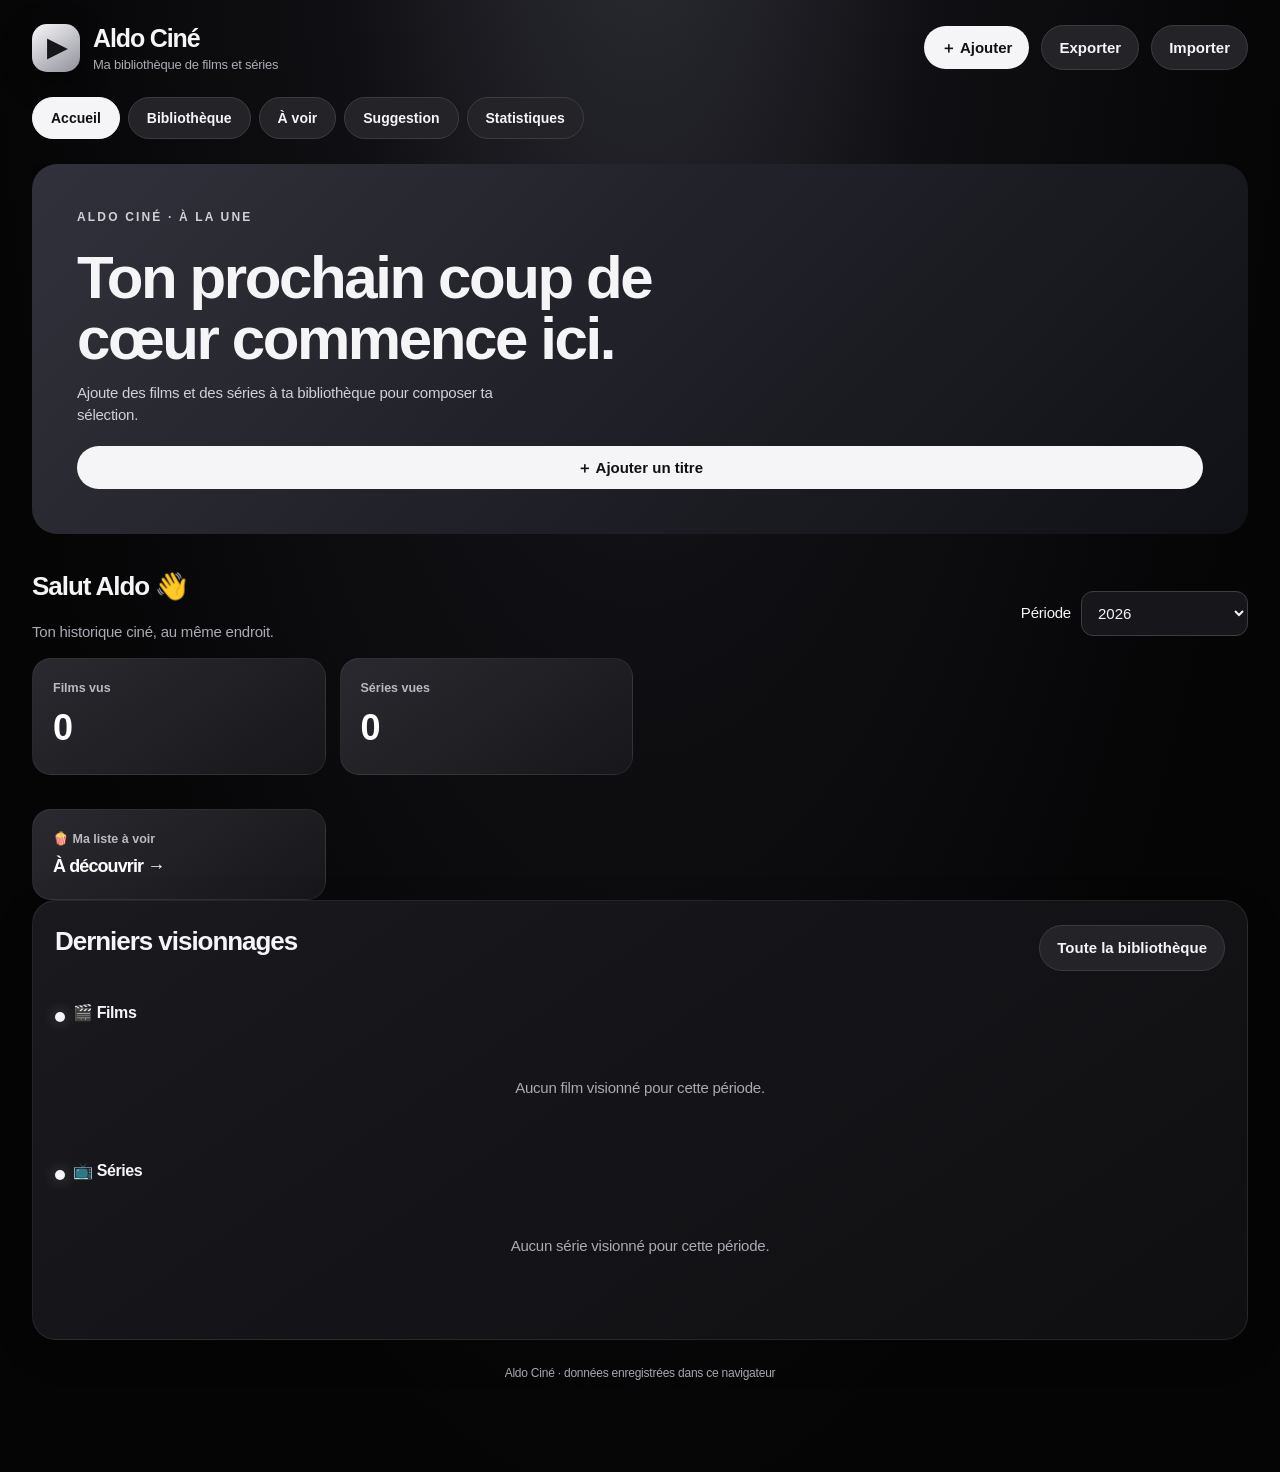
==== index.html @ 4f254c63 "Fix Aldo Cine JSON import and export" ====
<!doctype html>
<html lang="fr"><head><meta charset="utf-8"><meta name="viewport" content="width=device-width,initial-scale=1"><meta name="theme-color" content="#7f102b"><meta name="description" content="Bibliothèque personnelle de films et séries"><link rel="manifest" href="/manifest.json"><title>Aldo Ciné</title>
<style>
:root{color-scheme:dark;--bg:#100b0e;--panel:#21151b;--panel2:#302029;--text:#fff4f6;--muted:#c9aeb8;--line:#57303d;--red:#f04462;--red2:#9e1234}*{box-sizing:border-box}body{margin:0;background:radial-gradient(ellipse at top,#421b2b,#100b0e 62%);color:var(--text);font:15px/1.45 system-ui,sans-serif;min-height:100vh}button,input,select{font:inherit}button{border:0;border-radius:11px;padding:10px 14px;background:linear-gradient(135deg,var(--red),var(--red2));color:white;font-weight:750;cursor:pointer}button.secondary{background:var(--panel2);border:1px solid var(--line);color:var(--text)}.app{max-width:1150px;margin:auto;padding:18px 15px 65px}.top,.row{display:flex;align-items:center;justify-content:space-between;gap:12px;flex-wrap:wrap}.top{margin-bottom:20px}.brand{display:flex;align-items:center;gap:12px}.logo{width:48px;height:48px;border-radius:15px;background:linear-gradient(135deg,var(--red),var(--red2));display:grid;place-items:center;color:white;font-size:25px;font-weight:900}.brand h1{font-size:23px;margin:0}.brand p{margin:0;color:var(--muted);font-size:12px}.nav{display:flex;gap:7px;flex-wrap:wrap;margin-bottom:20px}.nav button{background:transparent;border:1px solid var(--line);color:var(--muted)}.nav button.active{background:linear-gradient(135deg,var(--red),var(--red2));color:white}.panel{background:#21151bea;border:1px solid var(--line);border-radius:18px;padding:17px;margin-bottom:16px}h2{font-size:21px;margin:0 0 12px}h3{font-size:16px;margin:0 0 8px}.muted{color:var(--muted)}.stats{display:grid;grid-template-columns:repeat(2,minmax(0,1fr));gap:12px}.counter{width:100%;text-align:left;background:linear-gradient(145deg,#472130,#28171f);border:1px solid #713447;padding:17px;border-radius:16px}.counter small{display:block;color:#efbdca;font-weight:600}.counter strong{display:block;font-size:34px;margin-top:5px}.filters{display:grid;grid-template-columns:repeat(auto-fit,minmax(145px,1fr));gap:10px;margin:14px 0}.field label{display:block;font-size:12px;color:var(--muted);margin:0 0 5px}.field input,.field select{width:100%;background:#120d10;border:1px solid var(--line);border-radius:10px;padding:10px;color:var(--text)}.cards{display:grid;grid-template-columns:repeat(auto-fill,minmax(230px,1fr));gap:12px}.item{display:flex;gap:12px;padding:12px;background:#171015;border:1px solid var(--line);border-radius:14px;min-width:0}.poster{width:66px;height:98px;object-fit:cover;background:var(--panel2);border-radius:8px;flex-shrink:0}.itembody{min-width:0;flex:1}.item h3{overflow-wrap:anywhere}.pill{display:inline-block;border-radius:99px;padding:3px 8px;font-size:11px;font-weight:800;margin:2px 3px 4px 0;background:#462331;color:#ffbac7}.pill.todo{background:#26374b;color:#b9ddff}.pill.rewatch{background:#44304d;color:#e9c6ff}.itemactions{display:flex;gap:6px;flex-wrap:wrap;margin-top:8px}.itemactions button{font-size:12px;padding:7px 9px}.section{margin:18px 0}.sectionhead{display:flex;align-items:center;gap:8px;margin-bottom:10px}.dot{width:10px;height:10px;border-radius:50%;background:var(--red);flex-shrink:0}.empty{padding:28px;text-align:center;color:var(--muted)}.calendar{display:grid;grid-template-columns:repeat(7,minmax(0,1fr));gap:5px}.day{min-height:64px;border:1px solid var(--line);border-radius:9px;padding:5px;font-size:12px;background:#171116}.day.today{outline:2px solid var(--red)}.day .mark{display:block;color:#ff9daf;overflow:hidden;white-space:nowrap;text-overflow:ellipsis}.monthbar{display:flex;align-items:center;justify-content:space-between;margin-bottom:12px}.check{display:flex;gap:7px;align-items:center;color:var(--muted);font-size:13px;margin-top:8px}.check input{accent-color:var(--red)}.hidden{display:none!important}.toast{position:fixed;bottom:18px;left:50%;transform:translateX(-50%);background:#351c28;border:1px solid var(--red);padding:11px 17px;border-radius:12px;z-index:10}.yearrow{display:flex;align-items:center;gap:10px;flex-wrap:wrap}.yearrow select{background:#120e12;border:1px solid var(--line);border-radius:10px;padding:8px;color:var(--text)}@media(min-width:700px){.stats{grid-template-columns:repeat(4,minmax(0,1fr))}}@media(max-width:430px){.app{padding:12px 10px 60px}.panel{padding:13px}.counter strong{font-size:29px}.nav{display:grid;grid-template-columns:repeat(3,1fr)}.nav button{padding:9px 5px;font-size:13px}.item{gap:9px}.poster{width:55px;height:82px}}
/* High contrast */:root{color-scheme:dark;--panel:#202127;--panel2:#30333c;--text:#fff;--muted:#e0e2e8;--line:#666a75;--red:#ff3658;--red2:#c20f37}body{background:#101116;color:#fff}.panel{background:#202127;border-color:#686b76}button{background:#e51f45;color:#fff}button.secondary,.nav button{background:#30333c;border:1px solid #858894;color:#fff}.nav button.active{background:#e51f45;border-color:#ff7188;color:#fff}.brand p,.muted,.field label,.check{color:#e0e2e8}.logo{background:#e51f45;color:#fff}.counter{background:#292b33;border:1px solid #858894;color:#fff}.counter small{color:#fff}.counter:hover,button.secondary:hover,.nav button:hover{background:#444752}.field input,.field select,.yearrow select{background:#111217;border:1px solid #858894;color:#fff}.item{background:#17181e;border-color:#686b76}.pill{background:#8b1832;color:#fff;border:1px solid #ff6b88}.pill.todo{background:#164c78;color:#fff;border:1px solid #77c6ff}.pill.rewatch{background:#593078;color:#fff;border:1px solid #d6a5ff}.day{background:#191a20;border-color:#686b76;color:#fff}.day .mark{color:#ff91a7}.toast{background:#292b33;border-color:#ff3658;color:#fff}

.viewing-dialog{position:fixed;z-index:30;inset:0;background:#000b;display:flex;align-items:center;justify-content:center;padding:16px}.edit-poster-preview{width:90px;height:135px;object-fit:cover;border-radius:9px}.edit-poster-fallback{margin-top:12px}.edit-poster-results{display:grid;grid-template-columns:repeat(auto-fit,minmax(125px,1fr));gap:10px;margin-top:12px}.edit-poster-option{background:#17181e;border:1px solid #686b76;border-radius:10px;padding:8px;color:#fff}.edit-poster-option img{width:72px;height:108px;object-fit:cover;display:block;margin:0 auto 8px}.edit-poster-option.selected{border:2px solid #ff3658}
.viewing-dialog.hidden{display:none!important}.viewing-card{width:min(100%,520px);max-height:90vh;overflow:auto;background:#202127;border:1px solid #858894;border-radius:18px;padding:18px;box-shadow:0 20px 70px #0009}
.viewing-card h2{margin-bottom:14px}.viewing-card .field{margin:12px 0}.viewing-card input,.viewing-card select{width:100%;background:#111217;border:1px solid #858894;border-radius:10px;padding:10px;color:#fff}.viewing-card textarea{width:100%;min-height:120px;resize:vertical;background:#111217;border:1px solid #858894;border-radius:10px;padding:10px;color:#fff;font:inherit;line-height:1.5}
.viewing-card .check{margin:12px 0}.pill.episodes{background:#6b4a12;color:#fff;border:1px solid #ffd36a}.release-info{font-size:12px;line-height:1.4;margin-top:5px;color:#fff}

#searchPanel:not(.hidden){position:fixed;z-index:25;inset:16px auto auto 50%;transform:translateX(-50%);width:min(850px,calc(100% - 32px));max-height:calc(100dvh - 32px);overflow:auto;margin:0;box-shadow:0 0 0 100vmax #000b,0 18px 70px #000c}

/* Apple TV inspired redesign */
:root{color-scheme:dark;--bg:#050506;--panel:#141416;--panel2:#232326;--text:#f5f5f7;--muted:#a1a1aa;--line:#303036;--red:#e6e6eb;--red2:#bfc1ca}
html{background:#050506;scroll-behavior:smooth}body{background:radial-gradient(ellipse at 50% -18%,#303039 0%,#101014 34%,#050506 72%);color:#f5f5f7;font-family:-apple-system,BlinkMacSystemFont,"SF Pro Display","Segoe UI",sans-serif;letter-spacing:-.015em}
.app{max-width:1440px;padding:20px 32px 90px}.top{margin-bottom:22px}.brand{gap:13px}.logo{background:linear-gradient(145deg,#f8f8fa,#8f909a);color:#17171a;border-radius:15px;box-shadow:0 8px 26px #0008}.brand h1{font-size:25px;font-weight:750;letter-spacing:-.045em}.brand p{font-size:13px;color:#aaaab3}
button{background:#f5f5f7;color:#111114;border-radius:999px;padding:11px 17px;transition:transform .18s,background .18s,opacity .18s;box-shadow:none}button:hover{transform:scale(1.025);background:#fff}button.secondary,.nav button{background:#242428;border:1px solid #3b3b42;color:#f5f5f7}.nav{gap:8px;margin:0 0 25px}.nav button{border-radius:999px;padding:10px 18px;font-size:14px}.nav button.active{background:#f5f5f7;border-color:#f5f5f7;color:#101012}
.panel{background:linear-gradient(145deg,#1b1b20ef,#101013f2);border:1px solid #ffffff14;border-radius:24px;padding:22px;box-shadow:0 12px 40px #0002;backdrop-filter:blur(20px)}h2{font-size:26px;font-weight:750;letter-spacing:-.04em}h3{letter-spacing:-.025em}.muted,.brand p,.field label,.check{color:#aaaab4}.stats{gap:14px}.counter{background:linear-gradient(145deg,#29292f,#17171b);border:1px solid #ffffff12;border-radius:19px;padding:20px}.counter small{color:#b9b9c2}.counter strong{font-size:36px;letter-spacing:-.05em}
.filters{gap:12px}.field input,.field select,.yearrow select{background:#17171b;border:1px solid #3c3c43;border-radius:12px;padding:12px;color:#f5f5f7}.field input:focus,.field select:focus{outline:2px solid #bdbdc8;outline-offset:1px}
.section{margin:28px 0}.sectionhead{margin-bottom:13px}.sectionhead .dot{background:#f5f5f7!important;box-shadow:0 0 15px #fff5}.cards{display:flex;overflow-x:auto;gap:15px;padding:3px 2px 18px;scroll-snap-type:x mandatory;scrollbar-width:thin;scrollbar-color:#55555f transparent}.cards::-webkit-scrollbar{height:5px}.cards::-webkit-scrollbar-thumb{background:#55555f;border-radius:8px}.item{display:flex;flex-direction:column;gap:0;flex:0 0 190px;width:190px;padding:0;background:#17171b;border:1px solid #ffffff16;border-radius:16px;overflow:hidden;scroll-snap-align:start;transition:transform .22s,border-color .22s,box-shadow .22s}.item:hover{transform:translateY(-5px);border-color:#ffffff55;box-shadow:0 15px 35px #0008}.poster{width:100%;height:270px;object-fit:cover;border-radius:0;background:#242429}.itembody{padding:12px;display:flex;flex-direction:column;flex:1}.item h3{font-size:15px;line-height:1.3;margin-bottom:5px}.item .muted{font-size:12px}.itemactions{gap:6px;margin-top:auto;padding-top:10px}.itemactions button{font-size:11px;padding:7px 10px}.pill{background:#33333b;color:#f5f5f7;border:1px solid #55555e}.pill.todo{background:#25384a;color:#d2e8ff;border-color:#38516a}.pill.rewatch{background:#3b2e48;color:#f0dcff;border-color:#5c466c}.pill.episodes{background:#514222;color:#ffe4a3;border-color:#786337}
.empty{padding:32px 16px;color:#aaaab4}.calendar{gap:6px}.day{background:#17171b;border:1px solid #303036;border-radius:12px}.day.today{outline:2px solid #f5f5f7}.day .mark{color:#f5f5f7}.toast{background:#26262c;border:1px solid #656570;color:#fff;border-radius:999px;box-shadow:0 10px 30px #0009}.viewing-card{background:#19191e;border:1px solid #414149;border-radius:24px}.viewing-card input,.viewing-card select{background:#101014;border:1px solid #414149;border-radius:12px;color:#fff}.edit-poster-option{background:#202026;border-color:#3e3e46;border-radius:12px}.edit-poster-option.selected{border-color:#f5f5f7}
#searchPanel:not(.hidden){background:#151519;border-color:#ffffff2b;border-radius:24px;box-shadow:0 0 0 100vmax #000c,0 22px 90px #000e}
#appleHero{position:relative;isolation:isolate;min-height:350px;display:flex;align-items:flex-end;overflow:hidden;margin:0 0 24px;padding:clamp(24px,5vw,56px);border-radius:28px;border:1px solid #ffffff19;background:#17171b center 30%/cover no-repeat;box-shadow:0 25px 65px #0008}
#appleHero:before{content:"";position:absolute;z-index:-1;inset:0;background:linear-gradient(90deg,#050506f2 0%,#050506c9 42%,#05050625 100%),linear-gradient(0deg,#050506ef 0%,transparent 70%)}
#appleHero .hero-copy{max-width:620px}#appleHero .hero-kicker{font-size:12px;letter-spacing:.18em;font-weight:800;color:#d4d4dc;margin:0 0 12px;text-transform:uppercase}#appleHero h2{font-size:clamp(32px,5vw,60px);line-height:1.02;margin:0 0 13px;max-width:700px}#appleHero p{color:#d0d0d7;margin:0 0 20px;max-width:470px}#appleHero .hero-actions{display:flex;gap:10px;flex-wrap:wrap}#appleHero .hero-empty{color:#d0d0d7}
#home> .panel:first-of-type{background:transparent;border:0;box-shadow:none;padding:4px 0 18px}
@media(min-width:850px){.item{flex-basis:205px;width:205px}.poster{height:292px}}
@media(max-width:650px){.app{padding:13px 12px 70px}.top{align-items:flex-start}.top .row{gap:6px}.top .row button{padding:9px 11px;font-size:12px}.brand h1{font-size:22px}.nav{display:flex;overflow-x:auto;flex-wrap:nowrap;padding-bottom:4px}.nav button{flex:0 0 auto;padding:9px 14px}.panel{padding:16px;border-radius:20px}h2{font-size:22px}.stats{grid-template-columns:repeat(2,minmax(0,1fr))}.counter{padding:15px}.counter strong{font-size:30px}.item{flex-basis:155px;width:155px}.poster{height:225px}#appleHero{min-height:320px;padding:24px 20px;border-radius:22px;background-position:58% center}#appleHero:before{background:linear-gradient(0deg,#050506f7 0%,#050506a8 58%,#05050628 100%)}#appleHero h2{font-size:35px}.section{margin:22px 0}}

.tmdb-poster-link{display:block;flex-shrink:0;line-height:0;cursor:pointer}.tmdb-poster-link:focus-visible{outline:3px solid var(--red);outline-offset:3px;border-radius:8px}.tmdb-poster-link .poster{display:block}.suggestion-grid{display:grid;grid-template-columns:repeat(auto-fit,minmax(min(100%,330px),1fr));gap:16px;margin-top:12px}.suggestion-card{display:flex;flex-direction:row;align-items:stretch;min-width:0;width:auto;flex:initial;scroll-snap-align:unset}.suggestion-card .poster{width:116px;height:174px;flex:0 0 116px;border-radius:12px;margin:12px 0 12px 12px}.suggestion-card .itembody{min-width:0;padding:14px}.suggestion-card .itembody>p{font-size:13px;line-height:1.4}.suggestion-card .itemactions{padding-top:12px}.suggestion-card .itemactions button{font-size:12px;padding:9px 12px}@media(max-width:480px){.suggestion-card .poster{width:88px;height:132px;flex-basis:88px}.suggestion-card .itembody{padding:10px}.suggestion-card h3{font-size:14px}}</style>
<style>#stats .counter{cursor:pointer;position:relative;transition:transform .12s,box-shadow .12s}#stats .counter:hover,#stats .counter:focus-visible{transform:translateY(-2px);box-shadow:0 4px 16px #0003;outline:2px solid var(--red);outline-offset:2px}#stats .counter:after{content:"↗";position:absolute;right:10px;top:8px;font-size:12px;opacity:.65}
/* Aldo Ciné — animations légères (branche de test uniquement) */
@keyframes acPageIn{from{opacity:0;transform:translateY(9px)}to{opacity:1;transform:translateY(0)}}
@keyframes acCardIn{from{opacity:0;transform:translateY(12px) scale(.985)}to{opacity:1;transform:translateY(0) scale(1)}}
@keyframes acOverlayIn{from{opacity:0}to{opacity:1}}
@keyframes acDialogIn{from{opacity:0;transform:translateY(12px) scale(.975)}to{opacity:1;transform:translateY(0) scale(1)}}
@keyframes acToastIn{from{opacity:0;transform:translate(-50%,12px) scale(.96)}to{opacity:1;transform:translate(-50%,0) scale(1)}}
.page:not(.hidden){animation:acPageIn .34s cubic-bezier(.2,.7,.2,1) both}
.item{animation:acCardIn .42s cubic-bezier(.2,.7,.2,1) both}
.item:nth-child(2){animation-delay:.035s}.item:nth-child(3){animation-delay:.07s}.item:nth-child(4){animation-delay:.105s}.item:nth-child(5){animation-delay:.14s}.item:nth-child(6){animation-delay:.175s}
.item .poster{transition:transform .48s cubic-bezier(.2,.7,.2,1)}
.item:hover .poster{transform:scale(1.035)}
.viewing-dialog:not(.hidden){animation:acOverlayIn .2s ease both}
.viewing-dialog:not(.hidden) .viewing-card{animation:acDialogIn .28s cubic-bezier(.2,.7,.2,1) both}
#searchPanel:not(.hidden){animation:acDialogIn .28s cubic-bezier(.2,.7,.2,1) both}
.toast:not(.hidden){animation:acToastIn .28s cubic-bezier(.2,.7,.2,1) both}
button:active{transform:scale(.97)}
.nav button{transition:background .22s ease,color .22s ease,border-color .22s ease,transform .18s ease}
@media(prefers-reduced-motion:reduce){.page:not(.hidden),.item,.viewing-dialog:not(.hidden),.viewing-dialog:not(.hidden) .viewing-card,#searchPanel:not(.hidden),.toast:not(.hidden){animation:none!important}.item .poster,button,.nav button{transition:none!important}button:active{transform:none}}
</style>

<style id="aldo-disney-hero">
#appleHero{position:relative;isolation:isolate;margin:0 0 30px;padding:0;overflow:visible;background:none;border:0;box-shadow:none;min-height:0;display:block}
.ac-hero-stage{display:grid;grid-template-columns:minmax(0,1fr) minmax(0,10fr) minmax(0,1fr);gap:14px;align-items:center;width:calc(100% + 100px);margin-left:-50px}
.ac-hero-main,.ac-hero-side{height:clamp(420px,42vw,590px);border:1px solid #ffffff20;border-radius:25px;overflow:hidden;background-color:#22232a;background-position:center 28%;background-size:cover;box-shadow:0 20px 55px #0008}
.ac-hero-main{position:relative;display:flex;align-items:flex-end;background-image:linear-gradient(0deg,#08090df5 0%,#08090d80 42%,#08090d08 78%);min-width:0}
.ac-hero-shade{position:absolute;inset:0;background:linear-gradient(90deg,#08090d4d,transparent 65%);pointer-events:none}
.ac-hero-copy{position:relative;z-index:1;padding:clamp(22px,4vw,52px);max-width:760px}
.ac-hero-kicker{font-size:12px;font-weight:850;letter-spacing:.18em;color:#e1e2e9;margin:0 0 13px}
.ac-hero-copy h2{font-size:clamp(32px,5vw,62px);line-height:1.02;letter-spacing:-.045em;margin:0 0 12px;text-shadow:0 3px 22px #0009}
.ac-hero-meta{font-size:15px;color:#e1e2e9;margin:0 0 22px;text-shadow:0 2px 10px #000}
.ac-hero-description{max-width:590px;margin:0 0 22px;color:#f0f0f4;font-size:clamp(14px,1.35vw,17px);line-height:1.55;text-shadow:0 2px 12px #000;display:-webkit-box;-webkit-line-clamp:3;-webkit-box-orient:vertical;overflow:hidden}
 @media(max-width:650px){.ac-hero-description{font-size:13px;line-height:1.45;-webkit-line-clamp:3;margin-bottom:17px}}
.ac-hero-actions{display:flex;align-items:center;gap:12px;flex-wrap:wrap}
.ac-hero-actions button{padding:12px 20px}
.ac-hero-link{color:#fff;text-decoration:none;font-weight:700;padding:11px 15px;border-radius:999px;background:#ffffff20;border:1px solid #ffffff50}
.ac-hero-side{display:block;width:100%;min-width:0;padding:0;opacity:.68;filter:saturate(.78);cursor:pointer;transition:opacity .25s,transform .25s}
.ac-hero-side:hover{opacity:.9;transform:scale(1.015)}
.ac-hero-controls{display:flex;align-items:center;justify-content:center;gap:18px;margin-top:15px}
.ac-hero-controls>button{width:34px;height:34px;padding:0;border-radius:50%;font-size:23px;line-height:1;background:#292a31;color:#fff;border:1px solid #ffffff30}
.ac-hero-dots{display:flex;align-items:center;justify-content:center;gap:7px}
.ac-hero-dots button{width:7px;height:7px;min-width:7px;padding:0;border-radius:50%;background:#686a74;border:0;transition:width .2s,background .2s}
.ac-hero-dots button.active{width:23px;background:#fff}
.ac-hero-empty{min-height:330px;border-radius:25px;padding:45px;background:linear-gradient(135deg,#30313a,#101116);display:flex;flex-direction:column;justify-content:flex-end}
.ac-hero-empty h2{font-size:clamp(30px,5vw,54px);margin:0 0 10px}
.ac-hero-empty p:not(.ac-hero-kicker){color:#d0d1d8;max-width:480px}
@media(max-width:650px){
 #appleHero{margin:0 -12px 25px;overflow:hidden}
 .ac-hero-stage{grid-template-columns:minmax(0,1fr) 86vw minmax(0,1fr);gap:9px;width:calc(100% + 18vw);margin-left:-9vw}
 .ac-hero-main,.ac-hero-side{height:min(118vw,690px);border-radius:22px}
 .ac-hero-main{background-position:center 24%}
 .ac-hero-copy{padding:25px 21px}
 .ac-hero-copy h2{font-size:clamp(32px,9vw,46px)}
 .ac-hero-meta{font-size:13px;margin-bottom:16px}
 .ac-hero-kicker{font-size:10px}
 .ac-hero-side{opacity:.55}
 .ac-hero-controls{margin-top:12px}
 .ac-hero-empty{margin:0 12px;min-height:300px;padding:25px}
}
@media(prefers-reduced-motion:reduce){.ac-hero-side,.ac-hero-dots button{transition:none!important}}
</style>
</head><body><main class="app">
<header class="top"><div class="brand"><div class="logo">▶</div><div><h1>Aldo Ciné</h1><p>Ma bibliothèque de films et séries</p></div></div><div class="row"><button id="searchOpen">＋ Ajouter</button><button class="secondary" id="exportBtn">Exporter</button><button class="secondary" id="importBtn">Importer</button><input id="importFile" type="file" accept="application/json" class="hidden"></div></header>
<nav class="nav" id="nav"><button data-page="home" class="active">Accueil</button><button data-page="library">Bibliothèque</button><button data-page="todo">À voir</button><button data-page="suggestions">Suggestion</button><button data-page="stats">Statistiques</button></nav>
<section id="home" class="page"><div class="panel"><div class="row"><div><h2>Salut Aldo 👋</h2><p class="muted">Ton historique ciné, au même endroit.</p></div><div class="yearrow"><label for="homeYear">Période</label><select id="homeYear"><option value="all">Toutes les années</option></select></div></div><div class="stats" id="counters"></div></div><div class="stats"><button class="counter" id="todoShortcut"><small>🍿 Ma liste à voir</small><strong style="font-size:18px">À découvrir →</strong></button></div><div class="panel"><div class="row"><h2>Derniers visionnages</h2><button class="secondary" data-goto="library">Toute la bibliothèque</button></div><div class="section"><div class="sectionhead"><span class="dot"></span><h3>🎬 Films</h3></div><div id="recentMovies"></div></div><div class="section"><div class="sectionhead"><span class="dot" style="background:#df7b91"></span><h3>📺 Séries</h3></div><div id="recentSeries"></div></div></div></section>
<section id="library" class="page hidden"><div class="panel"><div class="row"><h2>Bibliothèque</h2><strong id="resultCount">0 résultat</strong></div><div class="filters"><div class="field"><label for="filterType">Type</label><select id="filterType"><option value="all">Films et séries (0)</option><option value="movie">Films (0)</option><option value="tv">Séries (0)</option></select></div><div class="field"><label for="filterStatus">Catégorie</label><select id="filterStatus"><option value="all">Toutes les catégories (0)</option><option value="watched">Découvertes (0)</option><option value="rewatch">Revisionnages (0)</option><option value="episodes">Nouveaux épisodes (0)</option><option value="todo">À voir (0)</option></select></div><div class="field"><label for="filterYear">Année du visionnage</label><select id="filterYear"><option value="all">Toutes les années</option></select></div><div class="field"><label for="filterCinema">Cinéma</label><select id="filterCinema"><option value="all">Tous</option><option value="yes">Vu au cinéma</option><option value="no">Pas au cinéma</option></select></div><div class="field"><label for="filterCompany">Avec qui ?</label><select id="filterCompany"><option value="all">Solo et à deux</option><option value="solo">Solo</option><option value="duo">À deux</option></select></div><div class="field"><label for="filterSearch">Rechercher un titre</label><input id="filterSearch" placeholder="Titre…"></div></div><div class="row"><span class="muted" id="filterSummary">Tous les éléments</span><button class="secondary" id="resetFilters">Réinitialiser</button></div></div><div id="libraryList"></div></section>
<section id="todo" class="page hidden"><div class="panel"><div class="row"><h2>Ma liste à voir</h2><button id="addTodo">＋ Ajouter un titre</button></div><p class="muted">Les films et séries que tu veux découvrir.</p><div id="todoList"></div></div></section>

<section id="suggestions" class="page hidden"><div class="panel"><div class="row"><h2>Suggestions du jour</h2><span class="muted" id="suggestionsDate"></span></div><p class="muted">Un film et une série choisis à partir des œuvres de ta bibliothèque. Les suggestions restent les mêmes toute la journée.</p><div id="suggestionsStatus" class="muted" style="padding:10px 0">Préparation de tes suggestions…</div><div id="suggestionsGrid" class="suggestion-grid"></div></div></section><section id="stats" class="page hidden"><div class="panel"><h2>Statistiques</h2><div class="yearrow"><label for="statsYear">Année</label><select id="statsYear"><option value="all">Toutes les années</option></select></div><div class="stats" id="statsCards"></div></div><div class="panel"><h2>Répartition</h2><div id="statsDetails"></div></div></section>
<section id="searchPanel" class="panel hidden"><div class="row"><h2>Ajouter un titre</h2><button class="secondary" id="closeSearch">Fermer</button></div><div class="filters"><div class="field"><label for="searchQuery">Rechercher sur TMDB</label><input id="searchQuery" placeholder="Titre d'un film ou d'une série"></div><div class="field"><label for="searchKind">Type</label><select id="searchKind"><option value="multi">Films et séries</option><option value="movie">Films</option><option value="tv">Séries</option></select></div><div style="align-self:end"><button id="searchBtn">Rechercher</button></div></div><div id="searchResults"></div><hr style="border-color:var(--line);margin:18px 0"><h3>Ou ajouter manuellement</h3><div class="filters"><div class="field"><label for="manualTitle">Titre</label><input id="manualTitle" placeholder="Titre du film ou de la série"></div><div class="field"><label for="manualType">Type</label><select id="manualType"><option value="movie">Film</option><option value="tv">Série</option></select></div><div class="field"><label for="manualYear">Année de sortie</label><input id="manualYear" type="number" placeholder="2026"></div><div class="field"><label for="manualStatus">Catégorie</label><select id="manualStatus"><option value="watched">Découverte</option><option value="rewatch">Revisionnage</option><option value="episodes">Nouveaux épisodes</option><option value="todo">À voir</option></select></div><div class="field"><label for="manualRelease">Date de sortie</label><input id="manualRelease" type="date"></div></div><button id="manualAdd">Ajouter ce titre</button></section>

<div id="viewingDialog" class="viewing-dialog hidden" role="dialog" aria-modal="true" aria-labelledby="viewingTitle"><div class="viewing-card">
<h2 id="viewingTitle">Enregistrer l’œuvre</h2><p id="viewingWorkTitle" class="muted"></p>
<div class="field"><label for="viewingStatus">Catégorie</label><select id="viewingStatus"><option value="watched">Découverte</option><option value="rewatch">Revisionnage</option><option value="episodes">Nouveaux épisodes</option><option value="todo">À voir</option></select></div>
<div class="field"><label for="viewingDate">Date du visionnage</label><input id="viewingDate" type="date"></div>
<div class="field"><label for="viewingRelease">Date de sortie (utile pour « À voir »)</label><input id="viewingRelease" type="date"></div>
<label class="check"><input id="viewingCinema" type="checkbox"> Vu au cinéma</label>
<div class="field"><label for="viewingCompany">Avec qui ?</label><select id="viewingCompany"><option value="solo">En solo</option><option value="duo">À deux</option></select></div>
<div class="row"><button id="confirmViewing">Enregistrer</button><button class="secondary" id="cancelViewing">Annuler</button></div>
</div></div><div id="editDialog" class="viewing-dialog hidden" role="dialog" aria-modal="true"><div class="viewing-card"><h2>Modifier un titre</h2><div class="field"><label for="editTitle">Titre</label><input id="editTitle"></div><div class="field"><label for="editYear">Année</label><input id="editYear" inputmode="numeric" maxlength="4"></div><div class="field"><label for="editOverview">Description / Synopsis</label><textarea id="editOverview" rows="5" placeholder="Ajoute ou modifie le synopsis de cette œuvre…"></textarea></div><div class="field"><label for="editStatus">Catégorie</label><select id="editStatus"><option value="watched">Découverte</option><option value="rewatch">Revisionnage</option><option value="episodes">Nouveaux épisodes</option><option value="todo">À voir</option></select></div><div class="field"><label for="editWatchedAt">Date du visionnage</label><input id="editWatchedAt" type="date"></div><div class="field"><label for="editCompany">Avec qui ?</label><select id="editCompany"><option value="solo">En solo</option><option value="duo">À deux</option></select></div><div class="row"><img id="editPosterPreview" class="edit-poster-preview" alt="Affiche actuelle"><button id="editPosterSearch" type="button">🔄 Rechercher l’affiche sur TMDB</button></div><p id="editPosterMessage" class="muted"></p><div id="editPosterResults" class="edit-poster-results"></div><div id="editPosterFallback" class="hidden"><p class="muted">TMDB n’a rien trouvé ? Essaie Google Images, puis colle ici l’adresse directe de l’image.</p><button id="editGoogleImages" type="button" class="secondary">🔎 Chercher sur Google Images</button><div class="field" style="margin-top:10px"><label for="editPosterUrl">Lien direct vers l’affiche</label><input id="editPosterUrl" type="url" placeholder="https://…"></div><button id="editUsePosterUrl" type="button" class="secondary">Utiliser ce lien comme affiche</button></div><div class="row"><button id="editSave">Enregistrer les modifications</button><button class="secondary" id="editCancel">Annuler</button></div></div></div><div id="toast" class="toast hidden"></div><footer class="muted" style="text-align:center;font-size:12px;margin-top:25px">Aldo Ciné · données enregistrées dans ce navigateur</footer></main>
<script>
const $=id=>document.getElementById(id), labels={watched:"Découverte",rewatch:"Revisionnage",episodes:"Nouveaux épisodes",todo:"À voir"};let entries=[],toastTimer;
try{entries=JSON.parse(localStorage.getItem("aldoCineEntriesV2")||"[]");if(!Array.isArray(entries))entries=[]}catch{entries=[]}
function save(){localStorage.setItem("aldoCineEntriesV2",JSON.stringify(entries));render()}
function notify(s){$("toast").textContent=s;$("toast").classList.remove("hidden");clearTimeout(toastTimer);toastTimer=setTimeout(()=>$("toast").classList.add("hidden"),2400)}
function esc(s){return String(s??"").replace(/[&<>"']/g,c=>({"&":"&amp;","<":"&lt;",">":"&gt;",'"':"&quot;","'":"&#39;"}[c]))}
function year(e){return e.watchedAt?e.watchedAt.slice(0,4):""}
function fillYears(){for(const id of ["homeYear","filterYear","statsYear"]){const el=$(id),old=el.value,ys=[...new Set([...entries.map(year).filter(Boolean),String(new Date().getFullYear())])].sort((a,b)=>b-a);el.innerHTML='<option value="all">Toutes les années</option>'+ys.map(y=>'<option value="'+y+'">'+y+'</option>').join("");if([...el.options].some(o=>o.value===old))el.value=old;else if(id==="homeYear")el.value=String(new Date().getFullYear())}}
function go(page){document.querySelectorAll(".page").forEach(x=>x.classList.add("hidden"));$(page).classList.remove("hidden");document.querySelectorAll("#nav button").forEach(b=>b.classList.toggle("active",b.dataset.page===page));if(page==="library")drawLibrary();if(page==="todo")drawTodo();if(page==="stats")drawStats();if(page==="suggestions")drawSuggestions();window.scrollTo({top:0,behavior:"smooth"})}
document.querySelectorAll("#nav button").forEach(b=>b.addEventListener("click",()=>go(b.dataset.page)));document.querySelectorAll("[data-goto]").forEach(b=>b.addEventListener("click",()=>go(b.dataset.goto)));
$("todoShortcut").addEventListener("click",()=>go("todo"));
function counter(label,num,type){return '<button class="counter" data-counter="'+type+'"><small>'+label+'</small><strong>'+num+'</strong></button>'}
function renderHome(){const yr=$("homeYear").value,seen=entries.filter(e=>e.status!=="todo"&&(yr==="all"||year(e)===yr));$("counters").innerHTML=counter("Films vus",seen.filter(e=>e.type==="movie").length,"movie")+counter("Séries vues",seen.filter(e=>e.type==="tv").length,"tv");$("counters").querySelectorAll("[data-counter]").forEach(b=>b.onclick=()=>{$("filterType").value=b.dataset.counter;$("filterStatus").value="all";$("filterYear").value=yr;$("filterCinema").value="all";$("filterCompany").value="all";$("filterSearch").value="";go("library");drawLibrary()});const recent=entries.filter(e=>e.status!=="todo"&&e.watchedAt&&(yr==="all"||year(e)===yr)).sort((a,b)=>b.watchedAt.localeCompare(a.watchedAt));for(const [type,target,label] of [["movie","recentMovies","film"],["tv","recentSeries","série"]]){const list=recent.filter(e=>e.type===type).slice(0,4);$(target).innerHTML=list.length?'<div class="cards">'+list.map(card).join("")+'</div>':'<div class="empty">Aucun '+label+' visionné pour cette période.</div>';bindCards($(target))}}function card(e){const release=e.releaseDate||"",future=release&&release>new Date().toISOString().slice(0,10),days=future?Math.ceil((new Date(release+"T12:00:00")-new Date(new Date().toISOString().slice(0,10)+"T12:00:00"))/86400000):0;return '<article class="item"><a class="tmdb-poster-link" href="'+tmdbUrl(e)+'" target="_blank" rel="noopener noreferrer" aria-label="Ouvrir '+esc(e.title)+' sur The Movie Database"><img class="poster" src="'+(e.poster?posterSrc(e.poster):'')+'" alt="" onerror="this.style.visibility=\'hidden\'"></a><div class="itembody"><h3>'+esc(e.title)+'</h3><div class="muted">'+(e.type==="movie"?"Film":"Série")+(e.year?" · "+esc(e.year):"")+'</div><span class="pill '+e.status+'">'+labels[e.status]+'</span>'+(e.status!=="todo"&&e.company?'<span class="pill">'+(e.company==="duo"?"👥 À deux":"👤 En solo")+'</span>':'')+(e.watchedAt?'<div class="muted" style="font-size:12px">Vu le '+esc(e.watchedAt.split("-").reverse().join("/"))+'</div>':'')+(e.status==="todo"&&release?'<div class="release-info">Sortie : '+esc(release.split("-").reverse().join("/"))+(future?' · <b>dans '+days+' jour(s)</b>':' · déjà sorti')+'</div>':'')+'<label class="check"><input type="checkbox" data-cinema="'+e.id+'" '+(e.cinema?"checked":"")+'> Vu au cinéma</label><div class="itemactions">'+(e.status==="todo"?'<button data-action="watched" data-id="'+e.id+'">Marquer vu</button>':'<button class="secondary" data-action="toggleCategory" data-id="'+e.id+'">'+(e.status==="rewatch"?"Découverte":"Revisionnage")+'</button>')+'<button class="secondary" data-action="edit" data-id="'+e.id+'">Modifier</button><button class="secondary" data-action="delete" data-id="'+e.id+'">Supprimer</button></div></div></article>'}function bindCards(root){root.querySelectorAll("[data-cinema]").forEach(c=>c.onchange=()=>{const e=entries.find(x=>x.id===c.dataset.cinema);if(e){e.cinema=c.checked;save();notify(c.checked?"Marqué comme vu au cinéma":"Mention cinéma retirée")}});root.querySelectorAll("[data-action]").forEach(b=>b.onclick=()=>{const e=entries.find(x=>x.id===b.dataset.id);if(!e)return;const a=b.dataset.action;if(a==="delete"&&confirm("Supprimer « "+e.title+" » ?")){entries=entries.filter(x=>x.id!==e.id);save();notify("Titre supprimé")}if(a==="watched"){pendingEntry=e;pendingExistingId=e.id;$("viewingWorkTitle").textContent=e.title+" · "+(e.type==="tv"?"Série":"Film");$("viewingStatus").value="watched";$("viewingDate").value=new Date().toISOString().slice(0,10);$("viewingRelease").value=e.releaseDate||"";$("viewingCinema").checked=!!e.cinema;$("viewingCompany").value=e.company==="solo"?"solo":"duo";syncViewingFields();$("viewingDialog").classList.remove("hidden")}if(a==="rewatch"){e.status="rewatch";e.watchedAt=new Date().toISOString().slice(0,10);save();notify("Revisionnage enregistré")}if(a==="toggleCategory"){e.status=e.status==="rewatch"?"watched":"rewatch";save();notify(e.status==="watched"?"Catégorie changée en Découverte":"Catégorie changée en Revisionnage")}if(a==="edit"){openEdit(e)}})}
function drawLibrary(){const type=$("filterType").value,status=$("filterStatus").value,yr=$("filterYear").value,cinema=$("filterCinema").value,company=$("filterCompany").value,q=$("filterSearch").value.toLowerCase().trim();const list=entries.filter(e=>(type==="all"||e.type===type)&&(status==="all"||e.status===status)&&(yr==="all"||year(e)===yr)&&(cinema==="all"||(cinema==="yes"?!!e.cinema:!e.cinema))&&(company==="all"||e.company===company)&&(!q||e.title.toLowerCase().includes(q)));$("resultCount").textContent=list.length+" résultat"+(list.length>1?"s":"");$("filterSummary").textContent=list.length+" titre(s) correspondent aux filtres";const opts=[["filterType",[["all","Films et séries"],["movie","Films"],["tv","Séries"]]],["filterStatus",[["all","Toutes les catégories"],["watched","Découvertes"],["rewatch","Revisionnages"],["episodes","Nouveaux épisodes"],["todo","À voir"]]]];opts.forEach(([id,items])=>{const el=$(id),v=el.value;el.innerHTML=items.map(([val,label])=>{const n=entries.filter(e=>(id==="filterType"?(val==="all"||e.type===val):(val==="all"||e.status===val))&&(id==="filterType"?(status==="all"||e.status===status):(type==="all"||e.type===type))&&(yr==="all"||year(e)===yr)).length;return '<option value="'+val+'">'+label+' ('+n+')</option>'}).join("");el.value=v});if(!list.length){$("libraryList").innerHTML='<div class="panel empty">Aucun titre ne correspond à ces filtres.</div>';return}const types=[["movie","🎬 Films"],["tv","📺 Séries"]],statuses=[["watched","Découvertes"],["rewatch","Revisionnages"],["episodes","Nouveaux épisodes"],["todo","À voir"]];$("libraryList").innerHTML=types.map(([tp,tn])=>{const arr=list.filter(e=>e.type===tp);if(!arr.length)return "";return '<div class="section"><div class="sectionhead"><span class="dot" style="background:'+(tp==="movie"?"var(--red)":"#df7b91")+'"></span><h2>'+tn+' ('+arr.length+')</h2></div>'+statuses.map(([st,label])=>{const g=arr.filter(e=>e.status===st);return g.length?'<div class="section"><div class="sectionhead"><span class="dot" style="background:'+(st==="todo"?"#79b9ff":st==="rewatch"?"#c08aff":st==="episodes"?"#ffd36a":"var(--red)")+'"></span><h3>'+label+' ('+g.length+')</h3></div><div class="cards">'+g.map(card).join("")+'</div></div>':""}).join("")+'</div>'}).join("");bindCards($("libraryList"))}
function drawTodo(){const arr=entries.filter(e=>e.status==="todo");$("todoList").innerHTML=arr.length?["movie","tv"].map(tp=>{const group=arr.filter(e=>e.type===tp);return group.length?'<div class="section"><div class="sectionhead"><span class="dot"></span><h3>'+(tp==="movie"?"🎬 Films":"📺 Séries")+' ('+group.length+')</h3></div><div class="cards">'+group.map(card).join("")+'</div></div>':""}).join(""):'<div class="empty">Ta liste est vide pour le moment. Ajoute un film ou une série à découvrir.</div>';bindCards($("todoList"))}
function drawStats(){const yr=$("statsYear").value,list=entries.filter(e=>e.status!=="todo"&&(yr==="all"||year(e)===yr)),movies=list.filter(e=>e.type==="movie"),series=list.filter(e=>e.type==="tv"),solo=list.filter(e=>e.company==="solo"),duo=list.filter(e=>e.company==="duo");$("statsCards").innerHTML='<div class="counter"><small>Films vus</small><strong>'+movies.length+'</strong></div><div class="counter"><small>Séries suivies</small><strong>'+series.length+'</strong></div><div class="counter"><small>En solo</small><strong>'+solo.length+'</strong></div><div class="counter"><small>À deux</small><strong>'+duo.length+'</strong></div>';const block=(title,items,isMovie)=>'<div class="panel"><h3>'+title+' ('+items.length+')</h3><div class="stats"><div class="counter"><small>✨ Découvertes</small><strong>'+items.filter(e=>e.status==="watched").length+'</strong></div><div class="counter"><small>🔁 Revisionnages</small><strong>'+items.filter(e=>e.status==="rewatch").length+'</strong></div>'+(isMovie?"":'<div class="counter"><small>🆕 Nouveaux épisodes</small><strong>'+items.filter(e=>e.status==="episodes").length+'</strong></div>')+'<div class="counter"><small>👤 En solo</small><strong>'+items.filter(e=>e.company==="solo").length+'</strong></div><div class="counter"><small>👥 À deux</small><strong>'+items.filter(e=>e.company==="duo").length+'</strong></div>'+(isMovie?'<div class="counter"><small>🎬 Vu au cinéma</small><strong>'+items.filter(e=>e.cinema).length+'</strong></div>':'')+'</div></div>';$("statsDetails").innerHTML=block("🎬 Films",movies,true)+block("📺 Séries",series,false)+'<div class="panel"><h3>🍿 Liste à voir</h3><div class="stats"><div class="counter"><small>🎬 Films à voir</small><strong>'+entries.filter(e=>e.status==="todo"&&e.type==="movie").length+'</strong></div><div class="counter"><small>📺 Séries à voir</small><strong>'+entries.filter(e=>e.status==="todo"&&e.type==="tv").length+'</strong></div></div></div>'}
function render(){fillYears();if(!window.aldocineHomeYearInitialized){$("homeYear").value=String(new Date().getFullYear());window.aldocineHomeYearInitialized=true}renderHome();drawLibrary();drawTodo();drawStats()}
$("homeYear").onchange=renderHome;$("statsYear").onchange=drawStats;["filterType","filterStatus","filterYear","filterCinema","filterCompany","filterSearch"].forEach(id=>$(id).addEventListener("input",drawLibrary));$("resetFilters").onclick=()=>{["filterType","filterStatus","filterYear","filterCinema","filterCompany"].forEach(id=>$(id).value="all");$("filterSearch").value="";drawLibrary()};
function openSearch(){$("searchPanel").classList.remove("hidden");$("searchQuery").focus();window.scrollTo({top:0,behavior:"smooth"})}$("searchOpen").onclick=openSearch;$("addTodo").onclick=openSearch;$("closeSearch").onclick=()=>$("searchPanel").classList.add("hidden");
let pendingEntry=null,pendingExistingId=null;let editingEntryId=null,editSelectedPoster="",editSelectedTmdbId="";
function posterSrc(p){return /^https?:\/\//i.test(p||"")?p:"https://image.tmdb.org/t/p/w185"+(p||"")}function tmdbUrl(e){const id=String(e.tmdbId||"").trim();if(/^\d+$/.test(id))return "https://www.themoviedb.org/"+(e.type==="tv"?"tv/":"movie/")+id;return "https://www.themoviedb.org/search?query="+encodeURIComponent(e.title||"")}

function copyWorkTitle(value){
 const title=String(value||"").trim();
 if(!title)return;
 try{
  if(navigator.clipboard&&navigator.clipboard.writeText){
   navigator.clipboard.writeText(title).then(()=>notify("Titre copié dans le presse-papiers")).catch(()=>copyWorkTitleFallback(title));
   return;
  }
 }catch(_){}
 copyWorkTitleFallback(title);
}
function copyWorkTitleFallback(value){
 const field=document.createElement("textarea");
 field.value=value;field.setAttribute("readonly","");
 field.style.position="fixed";field.style.opacity="0";
 document.body.appendChild(field);field.select();
 try{if(!document.execCommand("copy"))notify("Copie du titre impossible automatiquement");}
 catch(_){notify("Copie du titre impossible automatiquement");}
 field.remove();
}
function confirmOpenBetaSeries(entry){
 if(!window.confirm("L’œuvre a bien été enregistrée. Veux-tu l’ouvrir sur BetaSeries ?"))return;
 copyWorkTitle(entry.title);
 openBetaSeriesFiche(entry);
}

async function openBetaSeriesFiche(entry){
 const title=String(entry.title||"").trim();
 const tab=window.open("about:blank","_blank");
 if(!tab){notify("Autorise les fenêtres pop-up pour ouvrir la fiche BetaSeries.");return;}
 const fallback="https://www.betaseries.com/";
 try{
  const kind=entry.type==="tv"?"show":"movie";
  const response=await fetch("/api/betaseries-search?title="+encodeURIComponent(title)+"&type="+kind);
  const data=await response.json();
  if(!response.ok)throw new Error(data.error||"Recherche BetaSeries impossible");
  const normalize=s=>String(s||"").normalize("NFD").replace(/[\u0300-\u036f]/g,"").toLowerCase().replace(/[^a-z0-9]+/g," ").trim();
  const target=normalize(title),year=String(entry.year||"").trim();
  const results=(data.results||[]).filter(x=>x&&x.url);
  const score=x=>{
   const t=normalize(x.title);
   let n=!t?0:(t===target?100:(t.includes(target)||target.includes(t)?80:0));
   if(n&&year&&/^\d{4}$/.test(String(x.year||"")))n+=Math.max(0,100-Math.abs(Number(x.year)-Number(year))*6);
   return n;
  };
  const match=results.map((x,i)=>({x,i,n:score(x)})).filter(item=>item.n>0).sort((a,b)=>b.n-a.n||a.i-b.i)[0]?.x;
  tab.location.replace(match?match.url:fallback);
 }catch(error){tab.location.replace(fallback);}
}
function openEdit(e){editingEntryId=e.id;editSelectedPoster=e.poster||"";editSelectedTmdbId=e.tmdbId||"";$("editTitle").value=e.title||"";$("editYear").value=e.year||"";$("editOverview").value=e.overview||e.description||"";$("editStatus").value=e.status||"todo";$("editWatchedAt").value=e.watchedAt||((e.status==="todo")?"":new Date().toISOString().slice(0,10));$("editWatchedAt").disabled=$("editStatus").value==="todo";$("editCompany").value=e.company==="duo"?"duo":"solo";$("editPosterResults").innerHTML="";$("editPosterFallback").classList.add("hidden");$("editPosterUrl").value="";$("editPosterMessage").textContent="";$("editPosterPreview").src=editSelectedPoster?posterSrc(editSelectedPoster):"";$("editPosterPreview").style.visibility=editSelectedPoster?"visible":"hidden";$("editDialog").classList.remove("hidden")}
$("editCancel").onclick=()=>{$("editDialog").classList.add("hidden");editingEntryId=null};
$("editPosterSearch").onclick=async()=>{const q=$("editTitle").value.trim();if(!q)return notify("Saisis un titre avant de rechercher");const e=entries.find(x=>x.id===editingEntryId);if(!e)return;$("editPosterMessage").textContent="Recherche en cours sur TMDB…";try{const query=q+($("editYear").value.trim()?" "+$("editYear").value.trim():"");const r=await fetch("/api/search?q="+encodeURIComponent(query)+"&type="+encodeURIComponent(e.type||"movie"));const d=await r.json();if(!r.ok)throw Error(d.error||"Recherche impossible");const arr=d.results||[];if(!arr.length){$("editPosterMessage").textContent="Aucun résultat sur TMDB. Tu peux essayer Google Images ci-dessous.";$("editPosterFallback").classList.remove("hidden");return}const root=$("editPosterResults");root.innerHTML=arr.map((x,i)=>'<button type="button" class="edit-poster-option" data-poster-index="'+i+'">'+(x.poster?'<img src="https://image.tmdb.org/t/p/w185'+esc(x.poster)+'" alt="">':'<span>Pas d’affiche</span>')+'<span><b>'+esc(x.title)+'</b>'+(x.year?' · '+esc(x.year):'')+'</span></button>').join("");$("editPosterMessage").textContent="Choisis une affiche, puis enregistre pour l’appliquer.";root.querySelectorAll("[data-poster-index]").forEach((b,i)=>b.onclick=()=>{const x=arr[i];if(!x.poster)return notify("Ce résultat ne possède pas d’affiche");editSelectedPoster=x.poster;editSelectedTmdbId=x.tmdbId||"";root.querySelectorAll("button").forEach(y=>y.classList.remove("selected"));b.classList.add("selected");$("editPosterPreview").src=posterSrc(x.poster);$("editPosterPreview").style.visibility="visible";$("editPosterMessage").textContent="Affiche sélectionnée : "+x.title})}catch(err){$("editPosterMessage").textContent=err.message||"Erreur TMDB"}};
$("editGoogleImages").onclick=()=>{const q=$("editTitle").value.trim()+($("editYear").value.trim()?" "+$("editYear").value.trim():"")+" affiche film série";window.open("https://www.google.com/search?tbm=isch&q="+encodeURIComponent(q),"_blank","noopener")};$("editUsePosterUrl").onclick=()=>{const url=$("editPosterUrl").value.trim();if(!/^https?:\/\//i.test(url))return notify("Colle une adresse d’image commençant par https:// ou http://");editSelectedPoster=url;editSelectedTmdbId="";$("editPosterPreview").src=url;$("editPosterPreview").style.visibility="visible";$("editPosterMessage").textContent="Lien d’affiche sélectionné. Enregistre pour l’appliquer."};$("editStatus").onchange=()=>{const todo=$("editStatus").value==="todo";$("editWatchedAt").disabled=todo;if(todo)$("editWatchedAt").value="";else if(!$("editWatchedAt").value)$("editWatchedAt").value=new Date().toISOString().slice(0,10)};$("editSave").onclick=()=>{const e=entries.find(x=>x.id===editingEntryId);if(!e)return;const title=$("editTitle").value.trim(),yearValue=$("editYear").value.trim(),status=$("editStatus").value;if(!title)return notify("Le titre ne peut pas être vide");if(yearValue&&!/^\d{4}$/.test(yearValue))return notify("L’année doit comporter 4 chiffres");if(status!=="todo"&&!$("editWatchedAt").value)return notify("Choisis la date du visionnage");e.title=title;e.year=yearValue;e.overview=$("editOverview").value.trim();e.status=status;e.watchedAt=status==="todo"?"":$("editWatchedAt").value;e.company=$("editCompany").value;if(editSelectedPoster)e.poster=editSelectedPoster;if(editSelectedTmdbId)e.tmdbId=editSelectedTmdbId;$("editDialog").classList.add("hidden");editingEntryId=null;save();notify("Fiche mise à jour");confirmOpenBetaSeries(e)};

function syncViewingFields(){const todo=$("viewingStatus").value==="todo";$("viewingDate").disabled=todo;$("viewingCinema").disabled=todo;$("viewingCompany").disabled=todo;if(todo){$("viewingDate").value="";$("viewingCinema").checked=false}}
function findDuplicateEntry(data){
 const type=data.type||"movie";
 const normalize=s=>String(s||"").normalize("NFD").replace(/[\u0300-\u036f]/g,"").toLocaleLowerCase().replace(/[^a-z0-9]+/g," ").trim();
 return entries.find(e=>{
  if((e.type||"movie")!==type)return false;
  const sameId=String(e.tmdbId||"").trim()&&String(data.tmdbId||"").trim()&&String(e.tmdbId)===String(data.tmdbId);
  const sameTitle=normalize(e.title)===normalize(data.title)&&normalize(data.title)!=="";
  const sameYear=!e.year||!data.year||String(e.year)===String(data.year);
  return sameId||(sameTitle&&sameYear);
 });
}
function confirmDuplicateEntry(existing,data){
 const where=existing.status==="todo"?"dans ta liste « À voir »":"dans ta bibliothèque";
 return window.confirm("« "+(data.title||"Ce titre")+" » est déjà présent "+where+" dans Aldo Ciné.\n\nVeux-tu quand même l’ajouter ?");
}
function addEntry(data,status="todo"){const existing=findDuplicateEntry(data);if(existing&&!confirmDuplicateEntry(existing,data))return;pendingEntry={...data};$("viewingWorkTitle").textContent=(data.title||"Nouvelle œuvre")+" · "+(data.type==="tv"?"Série":"Film");$("viewingStatus").value=status;$("viewingDate").value=status==="todo"?"":(data.watchedAt||new Date().toISOString().slice(0,10));$("viewingRelease").value=data.releaseDate||"";$("viewingCinema").checked=!!data.cinema;$("viewingCompany").value=data.company||"duo";syncViewingFields();$("viewingDialog").classList.remove("hidden")}
$("viewingStatus").onchange=syncViewingFields;
$("cancelViewing").onclick=()=>{$("viewingDialog").classList.add("hidden");pendingEntry=null;pendingExistingId=null};
$("confirmViewing").onclick=()=>{if(!pendingEntry)return;const status=$("viewingStatus").value,watchedAt=status==="todo"?"":$("viewingDate").value;if(status!=="todo"&&!watchedAt)return notify("Choisis la date du visionnage");const data=pendingEntry,record={tmdbId:data.tmdbId||"",type:data.type||"movie",title:data.title,year:data.year||"",poster:data.poster||"",releaseDate:$("viewingRelease").value||data.releaseDate||"",status,watchedAt,cinema:status==="todo"?false:$("viewingCinema").checked,company:status==="todo"?"":$("viewingCompany").value};const wasEditing=!!pendingExistingId;if(pendingExistingId){const existing=entries.find(e=>e.id===pendingExistingId);if(existing)Object.assign(existing,record)}else{entries.unshift({id:crypto.randomUUID?crypto.randomUUID():String(Date.now()+Math.random()),...record})}pendingEntry=null;pendingExistingId=null;$("viewingDialog").classList.add("hidden");save();confirmOpenBetaSeries(record);if(!wasEditing){notify("Fiche enregistrée")}else{notify(status==="rewatch"?"Revisionnage modifié":status==="episodes"?"Nouveaux épisodes modifiés":status==="watched"?"Visionnage modifié":"Titre modifié")}};
$("searchBtn").onclick=async()=>{const q=$("searchQuery").value.trim();if(!q)return notify("Saisis un titre à rechercher");$("searchResults").innerHTML='<p class="muted">Recherche en cours…</p>';try{const r=await fetch("/api/search?q="+encodeURIComponent(q)+"&type="+$("searchKind").value),d=await r.json();if(!r.ok)throw Error(d.error||"Recherche impossible");const arr=d.results||[];$("searchResults").innerHTML=arr.length?'<div class="cards">'+arr.map(x=>'<article class="item"><img class="poster" src="'+(x.poster?posterSrc(x.poster):'')+'" alt=""><div class="itembody"><h3>'+esc(x.title)+'</h3><p class="muted">'+(x.type==="movie"?"Film":"Série")+(x.year?" · "+esc(x.year):"")+'</p><div class="itemactions"><button data-add="'+esc(JSON.stringify(x))+'">＋ Découverte</button><button class="secondary" data-rewatch="'+esc(JSON.stringify(x))+'">Revisionnage</button><button class="secondary" data-todo="'+esc(JSON.stringify(x))+'">Ajouter à voir</button></div></div></article>').join("")+'</div>':'<div class="empty">Aucun résultat trouvé.</div>';document.querySelectorAll("[data-add],[data-rewatch],[data-todo]").forEach(b=>b.onclick=()=>{let x;try{x=JSON.parse(b.dataset.add||b.dataset.rewatch||b.dataset.todo)}catch{return}addEntry(x,b.hasAttribute("data-todo")?"todo":b.hasAttribute("data-rewatch")?"rewatch":"watched");$("searchPanel").classList.add("hidden")})}catch(e){$("searchResults").innerHTML='<div class="empty">'+esc(e.message||"Erreur de recherche")+'</div>'}};
$("manualAdd").onclick=()=>{const title=$("manualTitle").value.trim();if(!title)return notify("Saisis un titre");addEntry({title,type:$("manualType").value,year:$("manualYear").value,releaseDate:$("manualRelease").value},$("manualStatus").value);$("manualTitle").value="";$("manualYear").value="";$("manualRelease").value="";$("searchPanel").classList.add("hidden")};
$("exportBtn").onclick=()=>{
 const blob=new Blob([JSON.stringify(entries,null,2)],{type:"application/json"});
 const url=URL.createObjectURL(blob),a=document.createElement("a");
 a.href=url;a.download="aldo-cine-bibliotheque.json";
 document.body.appendChild(a);a.click();a.remove();
 setTimeout(()=>URL.revokeObjectURL(url),1000);
 notify("Export téléchargé")
};
$("importBtn").onclick=()=>$("importFile").click();
$("importFile").onchange=async ev=>{
 const f=ev.target.files[0];if(!f)return;
 try{
  const data=JSON.parse(await f.text());
  if(!Array.isArray(data))throw Error("format");
  const valid=data.filter(item=>item&&typeof item==="object"&&!Array.isArray(item)&&String(item.title||"").trim());
  if(!valid.length)throw Error("empty");
  if(confirm("Fusionner "+valid.length+" éléments avec ta bibliothèque actuelle ? Les titres déjà présents seront conservés, sans changer leur catégorie.")){
   let added=0,updated=0;
   const key=s=>String(s||"").normalize("NFD").replace(/[\u0300-\u036f]/g,"").toLocaleLowerCase().replace(/[^a-z0-9]+/g," ").trim();
   const makeId=()=>((crypto.randomUUID&&crypto.randomUUID())||String(Date.now()+Math.random()));
   for(const item of valid){
    const type=item.type||"movie";
    const tmdbId=String(item.tmdbId||"").trim();
    const exists=entries.find(e=>{
     if((e.type||"movie")!==type)return false;
     const existingTmdbId=String(e.tmdbId||"").trim();
     if(tmdbId&&existingTmdbId)return tmdbId===existingTmdbId;
     const sameTitle=key(e.title)===key(item.title)&&key(item.title)!=="";
     return sameTitle&&(!e.year||!item.year||String(e.year)===String(item.year));
    });
    if(!exists){
     let id=item.id||makeId();
     if(entries.some(e=>String(e.id)===String(id)))id=makeId();
     entries.push({...item,id,type,status:item.status||"todo",watchedAt:item.watchedAt||"",cinema:typeof item.cinema==="boolean"?item.cinema:false,company:item.company||""});
     added++;
     continue;
    }
    const hasViewingData=(item.status&&item.status!=="todo")||!!item.watchedAt||item.cinema===true||!!item.company;
    if(!hasViewingData)continue;
    let changed=false;
    if(item.status&&exists.status!==item.status){exists.status=item.status;changed=true}
    if(Object.prototype.hasOwnProperty.call(item,"watchedAt")&&exists.watchedAt!==(item.watchedAt||"")){exists.watchedAt=item.watchedAt||"";changed=true}
    if(typeof item.cinema==="boolean"&&exists.cinema!==item.cinema){exists.cinema=item.cinema;changed=true}
    if(Object.prototype.hasOwnProperty.call(item,"company")&&exists.company!==(item.company||"")){exists.company=item.company||"";changed=true}
    if(changed)updated++;
   }
   save();
   notify(added+" titre(s) ajouté(s), "+updated+" fiche(s) mise(s) à jour")
  }
 }catch{notify("Fichier JSON invalide ou vide")}
 ev.target.value="";
};
 
/* Disney+-inspired featured carousel: 8 works, with the existing library as its source. */
let aldoHeroItems=[];
let aldoHeroIndex=0;
let aldoHeroTimer=null;
function getHeroItems(){
 const yr=$("homeYear")?.value||"all";
 const pool=(entries||[]).filter(e=>e.title&&(yr==="all"||year(e)===yr));
 const sorted=pool.slice().sort((a,b)=>{
  const aDate=a.watchedAt||a.releaseDate||"";
  const bDate=b.watchedAt||b.releaseDate||"";
  if(a.status==="todo"&&b.status!=="todo")return 1;
  if(b.status==="todo"&&a.status!=="todo")return -1;
  return bDate.localeCompare(aDate);
 });
 return sorted.slice(0,8);
}
function heroArtwork(item){
 return item&&item.poster?posterSrc(item.poster):"";
}
function renderHeroCarousel(){
 const home=document.getElementById("home");if(!home)return;
 let hero=document.getElementById("appleHero");
 if(!hero){hero=document.createElement("section");hero.id="appleHero";hero.setAttribute("aria-label","À la une");home.insertBefore(hero,home.firstChild);}
 aldoHeroItems=getHeroItems();
 if(!aldoHeroItems.length){
  hero.innerHTML='<div class="ac-hero-empty"><p class="ac-hero-kicker">ALDO CINÉ · À LA UNE</p><h2>Ton prochain coup de cœur commence ici.</h2><p>Ajoute des films et des séries à ta bibliothèque pour composer ta sélection.</p><button id="appleHeroExplore">＋ Ajouter un titre</button></div>';
  const add=document.getElementById("appleHeroExplore");if(add)add.onclick=()=>document.getElementById("searchOpen").click();
  return;
 }
 aldoHeroIndex=((aldoHeroIndex%aldoHeroItems.length)+aldoHeroItems.length)%aldoHeroItems.length;
 const count=aldoHeroItems.length;
 const current=aldoHeroItems[aldoHeroIndex];
 const previous=aldoHeroItems[(aldoHeroIndex-1+count)%count];
 const next=aldoHeroItems[(aldoHeroIndex+1)%count];
 const side=(item,direction)=>'<button class="ac-hero-side ac-hero-'+direction+'" type="button" data-hero-step="'+(direction==="prev"?-1:1)+'" aria-label="'+(direction==="prev"?"Œuvre précédente":"Œuvre suivante")+'" style="background-image:linear-gradient(0deg,#08090de8,transparent 70%),url(&quot;'+heroArtwork(item).replace(/&/g,"%26").replace(/"/g,"%22")+'&quot;)"></button>';
 const poster=heroArtwork(current);
 const status=current.status==="todo"?"À découvrir":current.status==="rewatch"?"À revoir":current.status==="episodes"?"Nouveaux épisodes":"Dans ta collection";
 hero.innerHTML='<div class="ac-hero-stage">'+side(previous,"prev")+'<article class="ac-hero-main" style="'+(poster?'background-image:linear-gradient(0deg,#08090df5 0%,#08090d8c 38%,#08090d08 78%),url(&quot;'+poster.replace(/&/g,"%26").replace(/"/g,"%22")+'&quot;)':'')+'"><div class="ac-hero-shade"></div><div class="ac-hero-copy"><p class="ac-hero-kicker">✦ TA SÉLECTION · '+(aldoHeroIndex+1)+' / '+count+'</p><h2>'+esc(current.title||"À découvrir")+'</h2><p class="ac-hero-meta">'+(current.type==="tv"?"Série":"Film")+(current.year?" · "+esc(String(current.year)):"")+' · '+status+'</p>'+(current.overview||current.description?'<p class="ac-hero-description">'+esc(current.overview||current.description)+'</p>':'')+'<div class="ac-hero-actions"><button type="button" id="appleHeroLibrary">Explorer ma bibliothèque</button>'+(current.tmdbId?'<a class="ac-hero-link" href="'+tmdbUrl(current)+'" target="_blank" rel="noopener noreferrer">Fiche TMDB ↗</a>':'')+'</div></div></article>'+side(next,"next")+'</div><div class="ac-hero-controls"><button type="button" data-hero-step="-1" aria-label="Œuvre précédente">‹</button><div class="ac-hero-dots">'+aldoHeroItems.map((item,i)=>'<button type="button" data-hero-index="'+i+'" class="'+(i===aldoHeroIndex?"active":"")+'" aria-label="Afficher '+esc(item.title)+'"></button>').join("")+'</div><button type="button" data-hero-step="1" aria-label="Œuvre suivante">›</button></div>';
 const lib=document.getElementById("appleHeroLibrary");if(lib)lib.onclick=()=>document.querySelector('[data-page="library"]').click();
 hero.querySelectorAll("[data-hero-step]").forEach(b=>b.addEventListener("click",()=>{aldoHeroIndex=(aldoHeroIndex+Number(b.dataset.heroStep)+count)%count;renderHeroCarousel();}));
 hero.querySelectorAll("[data-hero-index]").forEach(b=>b.addEventListener("click",()=>{aldoHeroIndex=Number(b.dataset.heroIndex);renderHeroCarousel();}));
 if(!aldoHeroTimer)aldoHeroTimer=setInterval(()=>{if(document.hidden||document.getElementById("home")?.classList.contains("hidden"))return;aldoHeroIndex=(aldoHeroIndex+1)%Math.max(1,aldoHeroItems.length);renderHeroCarousel();},6500);
}
const appleOriginalRender=render;
render=function(){appleOriginalRender();renderHeroCarousel();};


const SUGGESTIONS_STORAGE_KEY="aldoCineDailySuggestionsV1";
function localDateKey(){const d=new Date();return d.getFullYear()+"-"+String(d.getMonth()+1).padStart(2,"0")+"-"+String(d.getDate()).padStart(2,"0")}
function suggestionHash(value){let h=2166136261;for(let i=0;i<value.length;i++){h^=value.charCodeAt(i);h=Math.imul(h,16777619)}return h>>>0}
function readSuggestionHistory(){try{const x=JSON.parse(localStorage.getItem(SUGGESTIONS_STORAGE_KEY)||"{}");return x&&typeof x==="object"?x:{}}catch{return {}}}
function suggestionCard(item,label,index){const poster=item.poster?posterSrc(item.poster):"";return '<article class="item suggestion-card">'+(poster?'<img class="poster" src="'+esc(poster)+'" alt="" loading="lazy">':'<div class="poster" aria-hidden="true"></div>')+'<div class="itembody"><span class="pill">'+label+'</span><h3>'+esc(item.title||"Sans titre")+'</h3><p class="muted">'+(item.year?esc(item.year)+" · ":"")+(item.type==="tv"?"Série":"Film")+'</p>'+(item.overview?'<p class="muted">'+esc(item.overview)+'</p>':'<p class="muted">Une découverte à explorer.</p>')+'<div class="itemactions"><button type="button" data-daily-suggestion="'+index+'">＋ Ajouter dans À voir</button></div></div></article>'}
function addSuggestionToTodo(item){const exists=findDuplicateEntry(item);if(exists&&!confirmDuplicateEntry(exists,item))return;const record={id:crypto.randomUUID?crypto.randomUUID():String(Date.now()+Math.random()),tmdbId:item.tmdbId||"",type:item.type||"movie",title:item.title||"",year:item.year||"",poster:item.poster||"",releaseDate:item.releaseDate||"",status:"todo",watchedAt:"",cinema:false,company:""};entries.unshift(record);save();notify(exists?"Ajouté malgré le doublon dans À voir":"Ajouté dans À voir")}
async function drawSuggestions(){const status=$("suggestionsStatus"),grid=$("suggestionsGrid"),date=$("suggestionsDate");if(!status||!grid)return;const today=localDateKey();if(date)date.textContent=new Date().toLocaleDateString("fr-FR",{weekday:"long",day:"numeric",month:"long"});grid.innerHTML="";status.textContent="Recherche de deux idées à partir de ta bibliothèque…";const history=readSuggestionHistory(),cached=history[today];if(cached&&cached.movie&&cached.tv){renderDailySuggestions(cached);return}const library=entries.filter(e=>e.tmdbId&&/^\d+$/.test(String(e.tmdbId))).slice(0,18).map(e=>({id:String(e.tmdbId),type:e.type==="tv"?"tv":"movie",status:e.status||"todo"}));const excluded=entries.filter(e=>e.tmdbId).map(e=>(e.type==="tv"?"tv":"movie")+":"+String(e.tmdbId));Object.keys(history).sort().slice(-30).forEach(day=>{const p=history[day]||{};["movie","tv"].forEach(type=>{if(p[type]&&p[type].tmdbId)excluded.push(type+":"+p[type].tmdbId)})});try{const url="/api/suggestions?items="+encodeURIComponent(JSON.stringify(library))+"&exclude="+encodeURIComponent([...new Set(excluded)].join(","));const response=await fetch(url);const data=await response.json();if(!response.ok)throw new Error(data.error||"Impossible de préparer les suggestions");const pick=(arr,type)=>{if(!Array.isArray(arr)||!arr.length)return null;const unique=arr.filter((x,i,a)=>x&&x.tmdbId&&!a.slice(0,i).some(y=>String(y.tmdbId)===String(x.tmdbId)));if(!unique.length)return null;const seed=suggestionHash(today+":"+type+":"+entries.map(e=>(e.type||"")+":"+(e.tmdbId||e.title)).join("|"));return unique[seed%unique.length]};const pair={date:today,movie:pick(data.movie,"movie"),tv:pick(data.tv,"tv")};if(!pair.movie||!pair.tv)throw new Error("Je n’ai pas trouvé assez de suggestions. Réessaie un peu plus tard.");history[today]=pair;const keys=Object.keys(history).sort();while(keys.length>45)delete history[keys.shift()];localStorage.setItem(SUGGESTIONS_STORAGE_KEY,JSON.stringify(history));renderDailySuggestions(pair)}catch(error){status.textContent=error.message||"Erreur pendant la recherche.";grid.innerHTML='<button class="secondary" id="retrySuggestions" type="button">Réessayer</button>';const retry=$("retrySuggestions");if(retry)retry.onclick=drawSuggestions}}
function renderDailySuggestions(pair){const status=$("suggestionsStatus"),grid=$("suggestionsGrid");if(!grid)return;if(status)status.textContent="Tes deux idées du jour";grid.innerHTML=suggestionCard(pair.movie,"🎬 Film du jour","movie")+suggestionCard(pair.tv,"📺 Série du jour","tv");grid.querySelectorAll("[data-daily-suggestion]").forEach(button=>button.onclick=()=>addSuggestionToTodo(button.dataset.dailySuggestion==="movie"?pair.movie:pair.tv))}

render();
if("serviceWorker"in navigator)window.addEventListener("load",()=>navigator.serviceWorker.register("/sw.js").catch(()=>{}));
</script>
<script>(()=>{const root=document.getElementById("stats");if(!root||root.dataset.statsLinksReady)return;root.dataset.statsLinksReady="1";const m={"Films vus":{type:"movie"},"Séries suivies":{type:"tv"},"En solo":{company:"solo"},"À deux":{company:"duo"},"✨ Découvertes":{status:"watched"},"🔁 Revisionnages":{status:"rewatch"},"🆕 Nouveaux épisodes":{status:"episodes"},"👤 En solo":{company:"solo"},"👥 À deux":{company:"duo"},"🎬 Vu au cinéma":{cinema:"yes"},"🎬 Films à voir":{type:"movie",status:"todo"},"📺 Séries à voir":{type:"tv",status:"todo"}};function goCard(c){const k=(c.querySelector("small")?.textContent||"").trim().replace(/\s+/g," "),r=m[k];if(!r)return;const y=document.getElementById("statsYear")?.value||"all";const s=(id,v)=>{const e=document.getElementById(id);if(e)e.value=v};s("filterType",r.type||"all");s("filterStatus",r.status||"all");s("filterCompany",r.company||"all");s("filterCinema",r.cinema||"all");s("filterYear",y);s("filterSearch","");go("library")}const a=()=>root.querySelectorAll(".counter").forEach(c=>{c.setAttribute("role","button");c.setAttribute("tabindex","0")});root.addEventListener("click",e=>{const c=e.target.closest(".counter");if(c)goCard(c)});root.addEventListener("keydown",e=>{const c=e.target.closest(".counter");if(c&&(e.key==="Enter"||e.key===" ")){e.preventDefault();goCard(c)}});a();new MutationObserver(a).observe(root,{childList:true,subtree:true})})();</script>
</body></html>
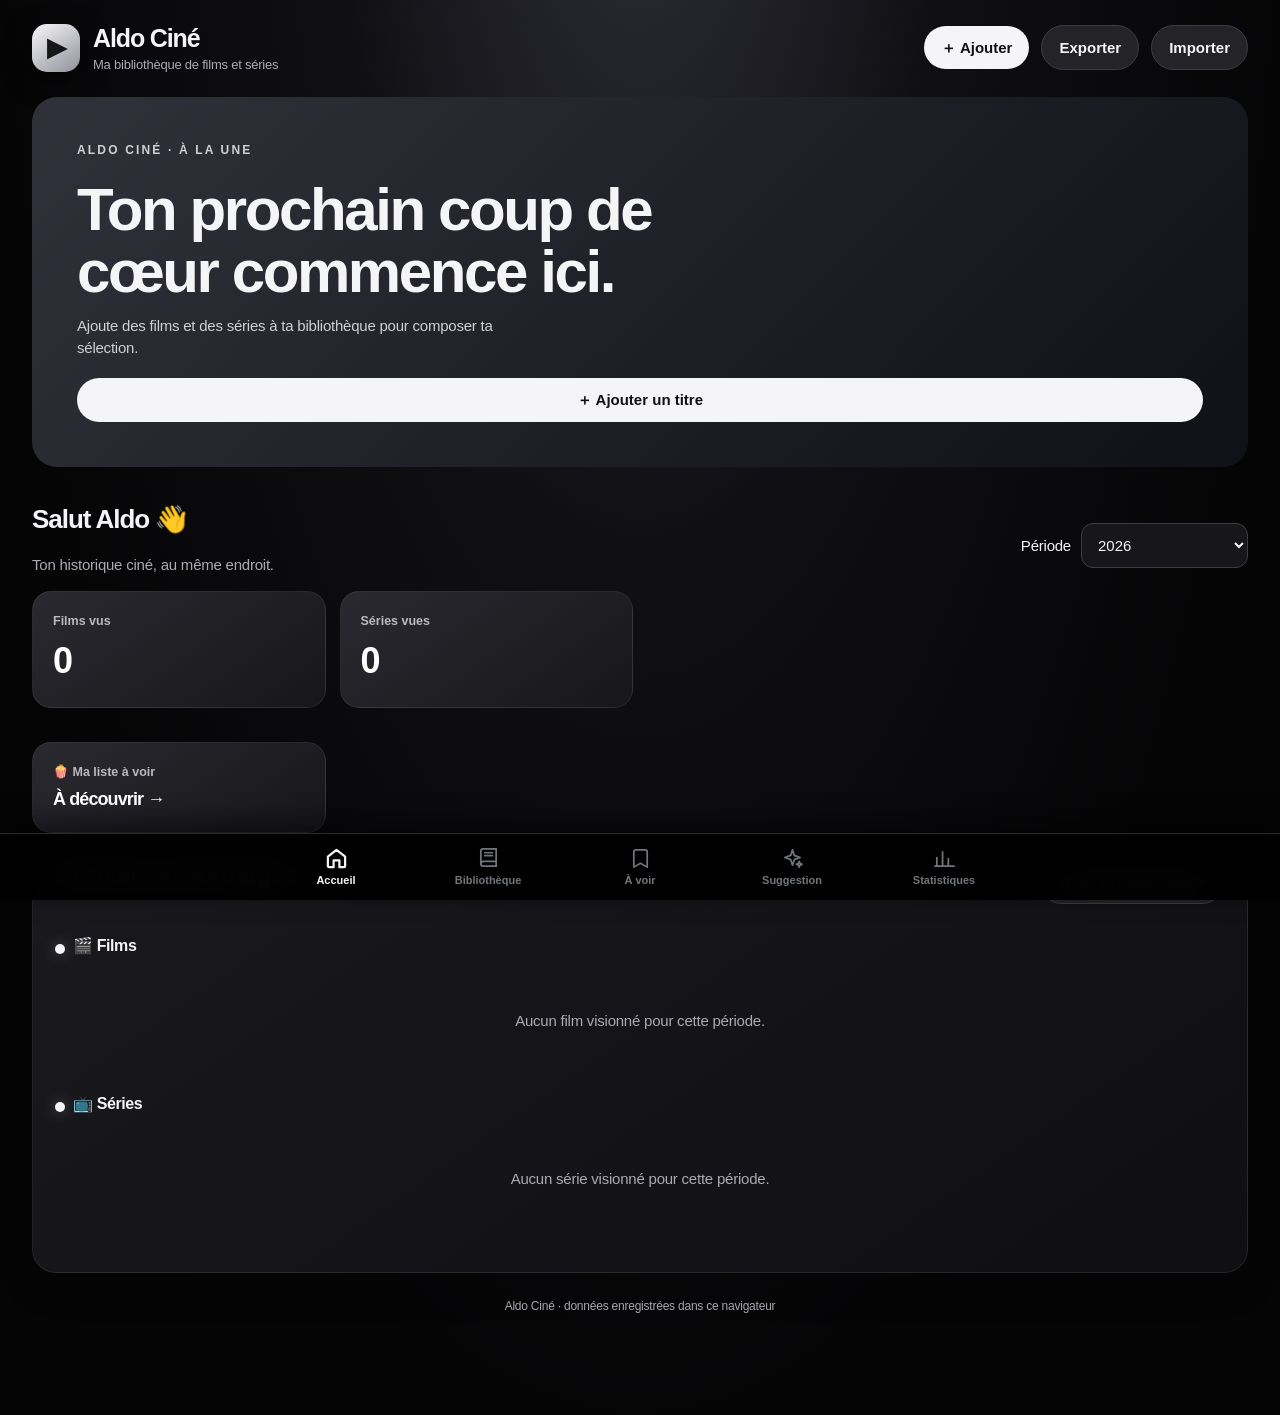
==== commit 716ba555: "Fix import/export library merge without losing viewing metadata" ====
--- a/index.html
+++ b/index.html
@@ -90,15 +90,40 @@
 }
 @media(prefers-reduced-motion:reduce){.ac-hero-side,.ac-hero-dots button{transition:none!important}}
 </style>
-</head><body><main class="app">
+<style id="mobile-add-modal-fix">@media(max-width:650px){#searchPanel:not(.hidden){inset:8px 8px auto!important;transform:none!important;width:auto!important;max-height:calc(100dvh - 16px)!important;overflow-y:auto!important;overscroll-behavior:contain;padding:14px!important;border-radius:18px!important}.viewing-dialog{padding:8px;align-items:flex-start}.viewing-card{width:100%;max-height:calc(100dvh - 16px);overflow-y:auto;padding:14px;border-radius:18px}.viewing-card .field{margin:9px 0}.viewing-card textarea{min-height:76px}#searchPanel .filters{grid-template-columns:minmax(0,1fr);gap:9px;margin:10px 0}#searchPanel .filters .field{margin:0}#searchPanel .filters .field input,#searchPanel .filters .field select{padding:10px}.manual-add{border-top:1px solid var(--line);margin-top:14px;padding-top:12px}.manual-add summary{cursor:pointer;font-weight:700;color:var(--muted);padding:5px 0 8px}.manual-add[open] summary{margin-bottom:8px}#searchResults .cards{max-height:42dvh;overflow-y:auto;display:flex;flex-direction:column;scroll-snap-type:none}#searchResults .item{width:100%;flex-direction:row;flex:0 0 auto}#searchResults .poster{width:62px;height:92px;flex:0 0 62px;border-radius:8px}#searchResults .itembody{padding:9px}#searchResults .itemactions{flex-wrap:wrap}}@media(max-height:700px){#searchPanel:not(.hidden){max-height:calc(100dvh - 12px)!important;inset:6px 8px auto!important}.viewing-dialog{padding:6px}.viewing-card{max-height:calc(100dvh - 12px)}} </style>
+<style id="x-bottom-navigation">
+/* Navigation fixe inspirée de X */
+.bottom-nav{position:fixed!important;z-index:50;left:0;right:0;bottom:0;margin:0!important;padding:7px 8px calc(7px + env(safe-area-inset-bottom))!important;display:grid!important;grid-template-columns:repeat(5,minmax(0,1fr));gap:0!important;align-items:center;justify-content:stretch;background:rgba(0,0,0,.96)!important;border:0!important;border-top:1px solid #292929!important;border-radius:0!important;box-shadow:0 -8px 28px #0008;backdrop-filter:blur(18px);-webkit-backdrop-filter:blur(18px)}
+.bottom-nav button{min-width:0;min-height:52px;padding:5px 2px!important;display:flex;flex-direction:column;align-items:center;justify-content:center;gap:4px;border:0!important;border-radius:12px!important;background:transparent!important;color:#71767b!important;box-shadow:none!important;transform:none!important;font-size:10px;font-weight:600;line-height:1.1;white-space:nowrap}
+.bottom-nav button svg{width:23px;height:23px;fill:none;stroke:currentColor;stroke-width:1.8;stroke-linecap:round;stroke-linejoin:round;flex:none}
+.bottom-nav button.active{color:#f5f5f5!important;background:transparent!important}
+.bottom-nav button.active svg{stroke-width:2.3}
+.bottom-nav button span{overflow:hidden;text-overflow:ellipsis;max-width:100%}
+.app{padding-bottom:calc(100px + env(safe-area-inset-bottom))!important}
+@media(min-width:700px){.bottom-nav{padding-left:max(8px,calc((100vw - 760px)/2))!important;padding-right:max(8px,calc((100vw - 760px)/2))!important}.bottom-nav button{font-size:11px}}
+@media(max-width:360px){.bottom-nav button{font-size:9px}.bottom-nav button svg{width:21px;height:21px}}
+</style>
+<style id="edit-dialog-above-bottom-nav">
+/* Les deux fenêtres recouvrent la navigation fixe et gardent leurs actions visibles. */
+#viewingDialog,#editDialog{position:fixed!important;z-index:1000!important;inset:0!important;padding:12px 12px calc(12px + env(safe-area-inset-bottom))!important;align-items:center!important}
+#viewingDialog .viewing-card,#editDialog .viewing-card{position:relative;z-index:1001;width:min(100%,520px);max-height:calc(100dvh - 24px - env(safe-area-inset-bottom));overflow-y:auto;overscroll-behavior:contain;padding-bottom:18px}
+#viewingDialog .viewing-card>.row:last-child,#editDialog .viewing-card>.row:last-child{position:sticky;bottom:-1px;z-index:2;display:flex;gap:10px;padding:14px 0 2px;background:#19191e}
+#viewingDialog .viewing-card>.row:last-child button,#editDialog .viewing-card>.row:last-child button{flex:1;min-width:0;min-height:46px}
+</style></head><body><main class="app">
 <header class="top"><div class="brand"><div class="logo">▶</div><div><h1>Aldo Ciné</h1><p>Ma bibliothèque de films et séries</p></div></div><div class="row"><button id="searchOpen">＋ Ajouter</button><button class="secondary" id="exportBtn">Exporter</button><button class="secondary" id="importBtn">Importer</button><input id="importFile" type="file" accept="application/json" class="hidden"></div></header>
-<nav class="nav" id="nav"><button data-page="home" class="active">Accueil</button><button data-page="library">Bibliothèque</button><button data-page="todo">À voir</button><button data-page="suggestions">Suggestion</button><button data-page="stats">Statistiques</button></nav>
+<nav class="nav bottom-nav" id="nav" aria-label="Navigation principale">
+<button data-page="home" class="active" aria-label="Accueil"><svg viewBox="0 0 24 24" aria-hidden="true"><path d="m3 10 9-7 9 7v10a1 1 0 0 1-1 1h-5v-7H9v7H4a1 1 0 0 1-1-1z"/></svg><span>Accueil</span></button>
+<button data-page="library" aria-label="Bibliothèque"><svg viewBox="0 0 24 24" aria-hidden="true"><path d="M4 4.5A2.5 2.5 0 0 1 6.5 2H20v18H6.5A2.5 2.5 0 0 1 4 17.5z"/><path d="M4 17.5A2.5 2.5 0 0 1 6.5 15H20M8 6h8M8 9h8"/></svg><span>Bibliothèque</span></button>
+<button data-page="todo" aria-label="À voir"><svg viewBox="0 0 24 24" aria-hidden="true"><path d="M7 3h10a2 2 0 0 1 2 2v16l-7-4-7 4V5a2 2 0 0 1 2-2z"/></svg><span>À voir</span></button>
+<button data-page="suggestions" aria-label="Suggestion"><svg viewBox="0 0 24 24" aria-hidden="true"><path d="m12 3 1.9 5.8L20 11l-6.1 2.2L12 19l-1.9-5.8L4 11l6.1-2.2z"/><path d="m19 15 .9 2.1L22 18l-2.1.9L19 21l-.9-2.1L16 18l2.1-.9z"/></svg><span>Suggestion</span></button>
+<button data-page="stats" aria-label="Statistiques"><svg viewBox="0 0 24 24" aria-hidden="true"><path d="M4 20V11M10 20V5M16 20v-8M22 20H2"/></svg><span>Statistiques</span></button>
+</nav>
 <section id="home" class="page"><div class="panel"><div class="row"><div><h2>Salut Aldo 👋</h2><p class="muted">Ton historique ciné, au même endroit.</p></div><div class="yearrow"><label for="homeYear">Période</label><select id="homeYear"><option value="all">Toutes les années</option></select></div></div><div class="stats" id="counters"></div></div><div class="stats"><button class="counter" id="todoShortcut"><small>🍿 Ma liste à voir</small><strong style="font-size:18px">À découvrir →</strong></button></div><div class="panel"><div class="row"><h2>Derniers visionnages</h2><button class="secondary" data-goto="library">Toute la bibliothèque</button></div><div class="section"><div class="sectionhead"><span class="dot"></span><h3>🎬 Films</h3></div><div id="recentMovies"></div></div><div class="section"><div class="sectionhead"><span class="dot" style="background:#df7b91"></span><h3>📺 Séries</h3></div><div id="recentSeries"></div></div></div></section>
 <section id="library" class="page hidden"><div class="panel"><div class="row"><h2>Bibliothèque</h2><strong id="resultCount">0 résultat</strong></div><div class="filters"><div class="field"><label for="filterType">Type</label><select id="filterType"><option value="all">Films et séries (0)</option><option value="movie">Films (0)</option><option value="tv">Séries (0)</option></select></div><div class="field"><label for="filterStatus">Catégorie</label><select id="filterStatus"><option value="all">Toutes les catégories (0)</option><option value="watched">Découvertes (0)</option><option value="rewatch">Revisionnages (0)</option><option value="episodes">Nouveaux épisodes (0)</option><option value="todo">À voir (0)</option></select></div><div class="field"><label for="filterYear">Année du visionnage</label><select id="filterYear"><option value="all">Toutes les années</option></select></div><div class="field"><label for="filterCinema">Cinéma</label><select id="filterCinema"><option value="all">Tous</option><option value="yes">Vu au cinéma</option><option value="no">Pas au cinéma</option></select></div><div class="field"><label for="filterCompany">Avec qui ?</label><select id="filterCompany"><option value="all">Solo et à deux</option><option value="solo">Solo</option><option value="duo">À deux</option></select></div><div class="field"><label for="filterSearch">Rechercher un titre</label><input id="filterSearch" placeholder="Titre…"></div></div><div class="row"><span class="muted" id="filterSummary">Tous les éléments</span><button class="secondary" id="resetFilters">Réinitialiser</button></div></div><div id="libraryList"></div></section>
 <section id="todo" class="page hidden"><div class="panel"><div class="row"><h2>Ma liste à voir</h2><button id="addTodo">＋ Ajouter un titre</button></div><p class="muted">Les films et séries que tu veux découvrir.</p><div id="todoList"></div></div></section>
 
-<section id="suggestions" class="page hidden"><div class="panel"><div class="row"><h2>Suggestions du jour</h2><span class="muted" id="suggestionsDate"></span></div><p class="muted">Un film et une série choisis à partir des œuvres de ta bibliothèque. Les suggestions restent les mêmes toute la journée.</p><div id="suggestionsStatus" class="muted" style="padding:10px 0">Préparation de tes suggestions…</div><div id="suggestionsGrid" class="suggestion-grid"></div></div></section><section id="stats" class="page hidden"><div class="panel"><h2>Statistiques</h2><div class="yearrow"><label for="statsYear">Année</label><select id="statsYear"><option value="all">Toutes les années</option></select></div><div class="stats" id="statsCards"></div></div><div class="panel"><h2>Répartition</h2><div id="statsDetails"></div></div></section>
-<section id="searchPanel" class="panel hidden"><div class="row"><h2>Ajouter un titre</h2><button class="secondary" id="closeSearch">Fermer</button></div><div class="filters"><div class="field"><label for="searchQuery">Rechercher sur TMDB</label><input id="searchQuery" placeholder="Titre d'un film ou d'une série"></div><div class="field"><label for="searchKind">Type</label><select id="searchKind"><option value="multi">Films et séries</option><option value="movie">Films</option><option value="tv">Séries</option></select></div><div style="align-self:end"><button id="searchBtn">Rechercher</button></div></div><div id="searchResults"></div><hr style="border-color:var(--line);margin:18px 0"><h3>Ou ajouter manuellement</h3><div class="filters"><div class="field"><label for="manualTitle">Titre</label><input id="manualTitle" placeholder="Titre du film ou de la série"></div><div class="field"><label for="manualType">Type</label><select id="manualType"><option value="movie">Film</option><option value="tv">Série</option></select></div><div class="field"><label for="manualYear">Année de sortie</label><input id="manualYear" type="number" placeholder="2026"></div><div class="field"><label for="manualStatus">Catégorie</label><select id="manualStatus"><option value="watched">Découverte</option><option value="rewatch">Revisionnage</option><option value="episodes">Nouveaux épisodes</option><option value="todo">À voir</option></select></div><div class="field"><label for="manualRelease">Date de sortie</label><input id="manualRelease" type="date"></div></div><button id="manualAdd">Ajouter ce titre</button></section>
+<section id="suggestions" class="page hidden"><div class="panel"><div class="row"><h2>Suggestions du jour</h2><span class="muted" id="suggestionsDate"></span></div><p class="muted">Un film et une série choisis à partir des œuvres de ta bibliothèque. Les suggestions restent les mêmes toute la journée.</p><div id="suggestionsStatus" class="muted" style="padding:10px 0">Préparation de tes suggestions…</div><div id="suggestionsGrid" class="suggestion-grid"></div></div></section><section id="stats" class="page hidden"><div class="panel"><h2>Statistiques</h2><div class="yearrow"><label for="statsYear">Année</label><select id="statsYear"><option value="all">Toutes les années</option></select></div><div class="stats" id="statsCards"></div></div><div class="panel"><div class="row"><div><h2>Aldo Ciné Wrapped</h2><p class="muted">Revisite ton année de films et de séries, façon Spotify Wrapped.</p></div><button id="openAldoWrapped">✨ Voir mon Wrapped</button></div></div><div class="panel"><h2>Répartition</h2><div id="statsDetails"></div></div></section>
+<section id="searchPanel" class="panel hidden"><div class="row"><h2>Ajouter un titre</h2><button class="secondary" id="closeSearch">Fermer</button></div><div class="filters"><div class="field"><label for="searchQuery">Rechercher sur TMDB</label><input id="searchQuery" placeholder="Titre d'un film ou d'une série"></div><div class="field"><label for="searchKind">Type</label><select id="searchKind"><option value="multi">Films et séries</option><option value="movie">Films</option><option value="tv">Séries</option></select></div><div style="align-self:end"><button id="searchBtn">Rechercher</button></div></div><div id="searchResults"></div><details class="manual-add"><summary>Ou ajouter manuellement</summary><div class="filters"><div class="field"><label for="manualTitle">Titre</label><input id="manualTitle" placeholder="Titre du film ou de la série"></div><div class="field"><label for="manualType">Type</label><select id="manualType"><option value="movie">Film</option><option value="tv">Série</option></select></div><div class="field"><label for="manualYear">Année de sortie</label><input id="manualYear" type="number" placeholder="2026"></div><div class="field"><label for="manualStatus">Catégorie</label><select id="manualStatus"><option value="watched">Découverte</option><option value="rewatch">Revisionnage</option><option value="episodes">Nouveaux épisodes</option><option value="todo">À voir</option></select></div><div class="field"><label for="manualRelease">Date de sortie</label><input id="manualRelease" type="date"></div></div><button id="manualAdd">Ajouter ce titre</button></details></section>
 
 <div id="viewingDialog" class="viewing-dialog hidden" role="dialog" aria-modal="true" aria-labelledby="viewingTitle"><div class="viewing-card">
 <h2 id="viewingTitle">Enregistrer l’œuvre</h2><p id="viewingWorkTitle" class="muted"></p>
@@ -204,62 +229,11 @@
 function addEntry(data,status="todo"){const existing=findDuplicateEntry(data);if(existing&&!confirmDuplicateEntry(existing,data))return;pendingEntry={...data};$("viewingWorkTitle").textContent=(data.title||"Nouvelle œuvre")+" · "+(data.type==="tv"?"Série":"Film");$("viewingStatus").value=status;$("viewingDate").value=status==="todo"?"":(data.watchedAt||new Date().toISOString().slice(0,10));$("viewingRelease").value=data.releaseDate||"";$("viewingCinema").checked=!!data.cinema;$("viewingCompany").value=data.company||"duo";syncViewingFields();$("viewingDialog").classList.remove("hidden")}
 $("viewingStatus").onchange=syncViewingFields;
 $("cancelViewing").onclick=()=>{$("viewingDialog").classList.add("hidden");pendingEntry=null;pendingExistingId=null};
-$("confirmViewing").onclick=()=>{if(!pendingEntry)return;const status=$("viewingStatus").value,watchedAt=status==="todo"?"":$("viewingDate").value;if(status!=="todo"&&!watchedAt)return notify("Choisis la date du visionnage");const data=pendingEntry,record={tmdbId:data.tmdbId||"",type:data.type||"movie",title:data.title,year:data.year||"",poster:data.poster||"",releaseDate:$("viewingRelease").value||data.releaseDate||"",status,watchedAt,cinema:status==="todo"?false:$("viewingCinema").checked,company:status==="todo"?"":$("viewingCompany").value};const wasEditing=!!pendingExistingId;if(pendingExistingId){const existing=entries.find(e=>e.id===pendingExistingId);if(existing)Object.assign(existing,record)}else{entries.unshift({id:crypto.randomUUID?crypto.randomUUID():String(Date.now()+Math.random()),...record})}pendingEntry=null;pendingExistingId=null;$("viewingDialog").classList.add("hidden");save();confirmOpenBetaSeries(record);if(!wasEditing){notify("Fiche enregistrée")}else{notify(status==="rewatch"?"Revisionnage modifié":status==="episodes"?"Nouveaux épisodes modifiés":status==="watched"?"Visionnage modifié":"Titre modifié")}};
+$("confirmViewing").onclick=()=>{if(!pendingEntry)return;const status=$("viewingStatus").value,watchedAt=status==="todo"?"":$("viewingDate").value;if(status!=="todo"&&!watchedAt)return notify("Choisis la date du visionnage");const data=pendingEntry,record={tmdbId:data.tmdbId||"",type:data.type||"movie",title:data.title,year:data.year||"",poster:data.poster||"",overview:String(data.overview||""),releaseDate:$("viewingRelease").value||data.releaseDate||"",status,watchedAt,cinema:status==="todo"?false:$("viewingCinema").checked,company:status==="todo"?"":$("viewingCompany").value};const wasEditing=!!pendingExistingId;if(pendingExistingId){const existing=entries.find(e=>e.id===pendingExistingId);if(existing)Object.assign(existing,record)}else{entries.unshift({id:crypto.randomUUID?crypto.randomUUID():String(Date.now()+Math.random()),...record})}pendingEntry=null;pendingExistingId=null;$("viewingDialog").classList.add("hidden");save();confirmOpenBetaSeries(record);if(!wasEditing){notify("Fiche enregistrée")}else{notify(status==="rewatch"?"Revisionnage modifié":status==="episodes"?"Nouveaux épisodes modifiés":status==="watched"?"Visionnage modifié":"Titre modifié")}};
 $("searchBtn").onclick=async()=>{const q=$("searchQuery").value.trim();if(!q)return notify("Saisis un titre à rechercher");$("searchResults").innerHTML='<p class="muted">Recherche en cours…</p>';try{const r=await fetch("/api/search?q="+encodeURIComponent(q)+"&type="+$("searchKind").value),d=await r.json();if(!r.ok)throw Error(d.error||"Recherche impossible");const arr=d.results||[];$("searchResults").innerHTML=arr.length?'<div class="cards">'+arr.map(x=>'<article class="item"><img class="poster" src="'+(x.poster?posterSrc(x.poster):'')+'" alt=""><div class="itembody"><h3>'+esc(x.title)+'</h3><p class="muted">'+(x.type==="movie"?"Film":"Série")+(x.year?" · "+esc(x.year):"")+'</p><div class="itemactions"><button data-add="'+esc(JSON.stringify(x))+'">＋ Découverte</button><button class="secondary" data-rewatch="'+esc(JSON.stringify(x))+'">Revisionnage</button><button class="secondary" data-todo="'+esc(JSON.stringify(x))+'">Ajouter à voir</button></div></div></article>').join("")+'</div>':'<div class="empty">Aucun résultat trouvé.</div>';document.querySelectorAll("[data-add],[data-rewatch],[data-todo]").forEach(b=>b.onclick=()=>{let x;try{x=JSON.parse(b.dataset.add||b.dataset.rewatch||b.dataset.todo)}catch{return}addEntry(x,b.hasAttribute("data-todo")?"todo":b.hasAttribute("data-rewatch")?"rewatch":"watched");$("searchPanel").classList.add("hidden")})}catch(e){$("searchResults").innerHTML='<div class="empty">'+esc(e.message||"Erreur de recherche")+'</div>'}};
 $("manualAdd").onclick=()=>{const title=$("manualTitle").value.trim();if(!title)return notify("Saisis un titre");addEntry({title,type:$("manualType").value,year:$("manualYear").value,releaseDate:$("manualRelease").value},$("manualStatus").value);$("manualTitle").value="";$("manualYear").value="";$("manualRelease").value="";$("searchPanel").classList.add("hidden")};
-$("exportBtn").onclick=()=>{
- const blob=new Blob([JSON.stringify(entries,null,2)],{type:"application/json"});
- const url=URL.createObjectURL(blob),a=document.createElement("a");
- a.href=url;a.download="aldo-cine-bibliotheque.json";
- document.body.appendChild(a);a.click();a.remove();
- setTimeout(()=>URL.revokeObjectURL(url),1000);
- notify("Export téléchargé")
-};
-$("importBtn").onclick=()=>$("importFile").click();
-$("importFile").onchange=async ev=>{
- const f=ev.target.files[0];if(!f)return;
- try{
-  const data=JSON.parse(await f.text());
-  if(!Array.isArray(data))throw Error("format");
-  const valid=data.filter(item=>item&&typeof item==="object"&&!Array.isArray(item)&&String(item.title||"").trim());
-  if(!valid.length)throw Error("empty");
-  if(confirm("Fusionner "+valid.length+" éléments avec ta bibliothèque actuelle ? Les titres déjà présents seront conservés, sans changer leur catégorie.")){
-   let added=0,updated=0;
-   const key=s=>String(s||"").normalize("NFD").replace(/[\u0300-\u036f]/g,"").toLocaleLowerCase().replace(/[^a-z0-9]+/g," ").trim();
-   const makeId=()=>((crypto.randomUUID&&crypto.randomUUID())||String(Date.now()+Math.random()));
-   for(const item of valid){
-    const type=item.type||"movie";
-    const tmdbId=String(item.tmdbId||"").trim();
-    const exists=entries.find(e=>{
-     if((e.type||"movie")!==type)return false;
-     const existingTmdbId=String(e.tmdbId||"").trim();
-     if(tmdbId&&existingTmdbId)return tmdbId===existingTmdbId;
-     const sameTitle=key(e.title)===key(item.title)&&key(item.title)!=="";
-     return sameTitle&&(!e.year||!item.year||String(e.year)===String(item.year));
-    });
-    if(!exists){
-     let id=item.id||makeId();
-     if(entries.some(e=>String(e.id)===String(id)))id=makeId();
-     entries.push({...item,id,type,status:item.status||"todo",watchedAt:item.watchedAt||"",cinema:typeof item.cinema==="boolean"?item.cinema:false,company:item.company||""});
-     added++;
-     continue;
-    }
-    const hasViewingData=(item.status&&item.status!=="todo")||!!item.watchedAt||item.cinema===true||!!item.company;
-    if(!hasViewingData)continue;
-    let changed=false;
-    if(item.status&&exists.status!==item.status){exists.status=item.status;changed=true}
-    if(Object.prototype.hasOwnProperty.call(item,"watchedAt")&&exists.watchedAt!==(item.watchedAt||"")){exists.watchedAt=item.watchedAt||"";changed=true}
-    if(typeof item.cinema==="boolean"&&exists.cinema!==item.cinema){exists.cinema=item.cinema;changed=true}
-    if(Object.prototype.hasOwnProperty.call(item,"company")&&exists.company!==(item.company||"")){exists.company=item.company||"";changed=true}
-    if(changed)updated++;
-   }
-   save();
-   notify(added+" titre(s) ajouté(s), "+updated+" fiche(s) mise(s) à jour")
-  }
- }catch{notify("Fichier JSON invalide ou vide")}
- ev.target.value="";
-};
- 
+$("exportBtn").onclick=()=>{try{const blob=new Blob([JSON.stringify(entries,null,2)],{type:"application/json"}),url=URL.createObjectURL(blob),a=document.createElement("a");a.href=url;a.download="aldo-cine-bibliotheque.json";document.body.appendChild(a);a.click();a.remove();setTimeout(()=>URL.revokeObjectURL(url),1000);notify("Export téléchargé")}catch(error){notify("Impossible de créer l’export")}};$("importBtn").onclick=()=>$("importFile").click();$("importFile").onchange=async ev=>{const file=ev.target.files&&ev.target.files[0];if(!file)return;try{const data=JSON.parse(await file.text());if(!Array.isArray(data)||!data.every(x=>x&&typeof x==="object"&&!Array.isArray(x)&&typeof x.title==="string"))throw Error("format");if(!confirm("Fusionner "+data.length+" éléments avec ta bibliothèque actuelle ? Les titres existants seront mis à jour avec les informations présentes dans le fichier, sans créer de doublons."))return;const normalize=s=>String(s||"").normalize("NFD").replace(/[\\u0300-\\u036f]/g,"").toLowerCase().replace(/[^a-z0-9]+/g," ").trim();const validStatuses=["watched","rewatch","episodes","todo"];const validCompanies=["solo","duo"];const usedIds=new Set(entries.map(e=>String(e.id)));let added=0,updated=0,skipped=0;const makeId=()=>crypto.randomUUID?crypto.randomUUID():"aldo-import-"+Date.now()+"-"+Math.random().toString(36).slice(2);const findMatch=item=>{const type=item.type==="tv"?"tv":"movie",tmdb=String(item.tmdbId||"").trim(),title=normalize(item.title),year=String(item.year||"").trim();return entries.find(e=>{if((e.type==="tv"?"tv":"movie")!==type)return false;const other=String(e.tmdbId||"").trim();if(tmdb&&other)return tmdb===other;if(normalize(e.title)!==title)return false;const otherYear=String(e.year||"").trim();return !year||!otherYear||year===otherYear})};for(const item of data){if(!item.title.trim()){skipped++;continue}const type=item.type==="tv"?"tv":"movie",existing=findMatch(item);if(existing){let changed=false;const set=(field,value)=>{if(existing[field]!==value){existing[field]=value;changed=true}};for(const field of ["title","year","poster","overview","releaseDate","tmdbId"]){if(item[field]!==undefined&&item[field]!==null&&String(item[field]).trim()!=="")set(field,item[field])}if(validStatuses.includes(item.status))set("status",item.status);if(typeof item.watchedAt==="string"&&item.watchedAt.trim())set("watchedAt",item.watchedAt);else if(item.status==="todo"&&typeof item.watchedAt==="string")set("watchedAt","");if(typeof item.cinema==="boolean")set("cinema",item.cinema);if(validCompanies.includes(item.company))set("company",item.company);if(changed)updated++;else skipped++}else{let id=String(item.id||"");if(!id||usedIds.has(id))id=makeId();usedIds.add(id);entries.push({...item,id,type,status:validStatuses.includes(item.status)?item.status:"todo",watchedAt:typeof item.watchedAt==="string"?item.watchedAt:"",cinema:typeof item.cinema==="boolean"?item.cinema:false,company:validCompanies.includes(item.company)?item.company:""});added++}}save();notify(added+" ajouté(s), "+updated+" mis à jour, "+skipped+" inchangé(s)")}catch(error){notify("Fichier JSON invalide ou incompatible")}finally{ev.target.value=""}};
+
 /* Disney+-inspired featured carousel: 8 works, with the existing library as its source. */
 let aldoHeroItems=[];
 let aldoHeroIndex=0;
@@ -312,7 +286,7 @@
 function suggestionHash(value){let h=2166136261;for(let i=0;i<value.length;i++){h^=value.charCodeAt(i);h=Math.imul(h,16777619)}return h>>>0}
 function readSuggestionHistory(){try{const x=JSON.parse(localStorage.getItem(SUGGESTIONS_STORAGE_KEY)||"{}");return x&&typeof x==="object"?x:{}}catch{return {}}}
 function suggestionCard(item,label,index){const poster=item.poster?posterSrc(item.poster):"";return '<article class="item suggestion-card">'+(poster?'<img class="poster" src="'+esc(poster)+'" alt="" loading="lazy">':'<div class="poster" aria-hidden="true"></div>')+'<div class="itembody"><span class="pill">'+label+'</span><h3>'+esc(item.title||"Sans titre")+'</h3><p class="muted">'+(item.year?esc(item.year)+" · ":"")+(item.type==="tv"?"Série":"Film")+'</p>'+(item.overview?'<p class="muted">'+esc(item.overview)+'</p>':'<p class="muted">Une découverte à explorer.</p>')+'<div class="itemactions"><button type="button" data-daily-suggestion="'+index+'">＋ Ajouter dans À voir</button></div></div></article>'}
-function addSuggestionToTodo(item){const exists=findDuplicateEntry(item);if(exists&&!confirmDuplicateEntry(exists,item))return;const record={id:crypto.randomUUID?crypto.randomUUID():String(Date.now()+Math.random()),tmdbId:item.tmdbId||"",type:item.type||"movie",title:item.title||"",year:item.year||"",poster:item.poster||"",releaseDate:item.releaseDate||"",status:"todo",watchedAt:"",cinema:false,company:""};entries.unshift(record);save();notify(exists?"Ajouté malgré le doublon dans À voir":"Ajouté dans À voir")}
+function addSuggestionToTodo(item){const exists=findDuplicateEntry(item);if(exists&&!confirmDuplicateEntry(exists,item))return;const record={id:crypto.randomUUID?crypto.randomUUID():String(Date.now()+Math.random()),tmdbId:item.tmdbId||"",type:item.type||"movie",title:item.title||"",year:item.year||"",poster:item.poster||"",overview:String(item.overview||""),releaseDate:item.releaseDate||"",status:"todo",watchedAt:"",cinema:false,company:""};entries.unshift(record);save();notify(exists?"Ajouté malgré le doublon dans À voir":"Ajouté dans À voir")}
 async function drawSuggestions(){const status=$("suggestionsStatus"),grid=$("suggestionsGrid"),date=$("suggestionsDate");if(!status||!grid)return;const today=localDateKey();if(date)date.textContent=new Date().toLocaleDateString("fr-FR",{weekday:"long",day:"numeric",month:"long"});grid.innerHTML="";status.textContent="Recherche de deux idées à partir de ta bibliothèque…";const history=readSuggestionHistory(),cached=history[today];if(cached&&cached.movie&&cached.tv){renderDailySuggestions(cached);return}const library=entries.filter(e=>e.tmdbId&&/^\d+$/.test(String(e.tmdbId))).slice(0,18).map(e=>({id:String(e.tmdbId),type:e.type==="tv"?"tv":"movie",status:e.status||"todo"}));const excluded=entries.filter(e=>e.tmdbId).map(e=>(e.type==="tv"?"tv":"movie")+":"+String(e.tmdbId));Object.keys(history).sort().slice(-30).forEach(day=>{const p=history[day]||{};["movie","tv"].forEach(type=>{if(p[type]&&p[type].tmdbId)excluded.push(type+":"+p[type].tmdbId)})});try{const url="/api/suggestions?items="+encodeURIComponent(JSON.stringify(library))+"&exclude="+encodeURIComponent([...new Set(excluded)].join(","));const response=await fetch(url);const data=await response.json();if(!response.ok)throw new Error(data.error||"Impossible de préparer les suggestions");const pick=(arr,type)=>{if(!Array.isArray(arr)||!arr.length)return null;const unique=arr.filter((x,i,a)=>x&&x.tmdbId&&!a.slice(0,i).some(y=>String(y.tmdbId)===String(x.tmdbId)));if(!unique.length)return null;const seed=suggestionHash(today+":"+type+":"+entries.map(e=>(e.type||"")+":"+(e.tmdbId||e.title)).join("|"));return unique[seed%unique.length]};const pair={date:today,movie:pick(data.movie,"movie"),tv:pick(data.tv,"tv")};if(!pair.movie||!pair.tv)throw new Error("Je n’ai pas trouvé assez de suggestions. Réessaie un peu plus tard.");history[today]=pair;const keys=Object.keys(history).sort();while(keys.length>45)delete history[keys.shift()];localStorage.setItem(SUGGESTIONS_STORAGE_KEY,JSON.stringify(history));renderDailySuggestions(pair)}catch(error){status.textContent=error.message||"Erreur pendant la recherche.";grid.innerHTML='<button class="secondary" id="retrySuggestions" type="button">Réessayer</button>';const retry=$("retrySuggestions");if(retry)retry.onclick=drawSuggestions}}
 function renderDailySuggestions(pair){const status=$("suggestionsStatus"),grid=$("suggestionsGrid");if(!grid)return;if(status)status.textContent="Tes deux idées du jour";grid.innerHTML=suggestionCard(pair.movie,"🎬 Film du jour","movie")+suggestionCard(pair.tv,"📺 Série du jour","tv");grid.querySelectorAll("[data-daily-suggestion]").forEach(button=>button.onclick=()=>addSuggestionToTodo(button.dataset.dailySuggestion==="movie"?pair.movie:pair.tv))}
 
@@ -320,4 +294,104 @@
 if("serviceWorker"in navigator)window.addEventListener("load",()=>navigator.serviceWorker.register("/sw.js").catch(()=>{}));
 </script>
 <script>(()=>{const root=document.getElementById("stats");if(!root||root.dataset.statsLinksReady)return;root.dataset.statsLinksReady="1";const m={"Films vus":{type:"movie"},"Séries suivies":{type:"tv"},"En solo":{company:"solo"},"À deux":{company:"duo"},"✨ Découvertes":{status:"watched"},"🔁 Revisionnages":{status:"rewatch"},"🆕 Nouveaux épisodes":{status:"episodes"},"👤 En solo":{company:"solo"},"👥 À deux":{company:"duo"},"🎬 Vu au cinéma":{cinema:"yes"},"🎬 Films à voir":{type:"movie",status:"todo"},"📺 Séries à voir":{type:"tv",status:"todo"}};function goCard(c){const k=(c.querySelector("small")?.textContent||"").trim().replace(/\s+/g," "),r=m[k];if(!r)return;const y=document.getElementById("statsYear")?.value||"all";const s=(id,v)=>{const e=document.getElementById(id);if(e)e.value=v};s("filterType",r.type||"all");s("filterStatus",r.status||"all");s("filterCompany",r.company||"all");s("filterCinema",r.cinema||"all");s("filterYear",y);s("filterSearch","");go("library")}const a=()=>root.querySelectorAll(".counter").forEach(c=>{c.setAttribute("role","button");c.setAttribute("tabindex","0")});root.addEventListener("click",e=>{const c=e.target.closest(".counter");if(c)goCard(c)});root.addEventListener("keydown",e=>{const c=e.target.closest(".counter");if(c&&(e.key==="Enter"||e.key===" ")){e.preventDefault();goCard(c)}});a();new MutationObserver(a).observe(root,{childList:true,subtree:true})})();</script>
+
+<style id="aldo-wrapped-styles">
+#aldoWrappedPage{position:fixed;z-index:80;inset:0;background:#08090d;color:#fff;overflow:auto;padding:18px 14px 30px}
+.aw-shell{max-width:760px;margin:0 auto}
+.aw-top{display:flex;justify-content:space-between;align-items:center;gap:12px;margin-bottom:14px}
+.aw-top h2{font-size:22px;margin:0;letter-spacing:-.04em}
+.aw-controls{display:grid;grid-template-columns:1fr 1fr;gap:10px;background:#17181f;border:1px solid #ffffff20;border-radius:18px;padding:14px;margin-bottom:14px}
+.aw-controls .field{min-width:0}.aw-controls label{display:block;font-size:12px;color:#b9bac5;margin-bottom:5px}
+.aw-controls select,.aw-controls input{width:100%;background:#252630;border:1px solid #555866;border-radius:10px;padding:10px;color:#fff}
+.aw-range{grid-column:1/-1;display:grid;grid-template-columns:1fr 1fr;gap:10px}
+.aw-story{position:relative;min-height:min(68vh,690px);border-radius:0;overflow:hidden;background:linear-gradient(145deg,#39213d,#12141e 65%,#251e3a);border:1px solid #ffffff24;box-shadow:0 20px 70px #0009}
+.aw-gallery{display:grid;grid-template-columns:repeat(auto-fill,minmax(76px,1fr));gap:7px;margin:14px 0 18px}
+.aw-gallery img{display:block;width:100%;aspect-ratio:2/3;object-fit:cover;border-radius:7px;background:#21151b}
+.aw-gallery:empty{display:none}
+.aw-gallery-inside{position:absolute;inset:0;z-index:0;display:grid;grid-template-columns:repeat(auto-fill,minmax(76px,1fr));align-content:center;gap:7px;padding:20px; margin:0;opacity:.42;filter:none;pointer-events:none}.aw-gallery-inside img{width:100%;height:auto;aspect-ratio:2/3;object-fit:cover;border-radius:5px}.aw-content{position:relative;z-index:2;background:linear-gradient(90deg,rgba(15,14,25,.78),rgba(15,14,25,.52))}
+.aw-content{min-height:min(68vh,690px);display:flex;flex-direction:column;justify-content:space-between;padding:clamp(30px,7vw,64px)}
+.aw-kicker{font-size:12px;font-weight:850;letter-spacing:.2em;color:#e6d5ff;text-transform:uppercase;margin-bottom:auto}
+.aw-number{display:none}.aw-title{display:none}.aw-stats{display:grid;gap:clamp(22px,4vh,38px);margin-top:auto;padding-top:30px}.aw-stat{font-size:clamp(22px,4.4vw,31px);line-height:1.22;font-weight:700;color:var(--aw-text-color)}.aw-stat strong{font-size:1.35em;margin-right:10px;font-weight:900}.aw-stat.primary{font-size:clamp(28px,5.4vw,39px);font-weight:850}.aw-stat.primary strong{font-size:1.85em;letter-spacing:-.06em}.aw-desc{font-size:clamp(18px,3.2vw,23px);line-height:1.5;color:#d5d3df;margin-top:clamp(38px,7vh,70px);padding-top:24px;border-top:1px solid #ffffff35;font-style:italic}
+.aw-title{font-size:clamp(27px,7vw,48px);line-height:1.02;font-weight:850;letter-spacing:-.055em;margin:0 0 12px}
+.aw-desc{font-size:clamp(18px,3.2vw,23px);line-height:1.5;color:#e0deea;max-width:650px;margin:0}
+.aw-count{font-size:12px;color:#d1c9df;margin-top:24px}
+.aw-nav{display:flex;align-items:center;justify-content:space-between;gap:10px;margin:14px 0}
+.aw-nav button{flex:1}.aw-dots{display:flex;gap:5px;justify-content:center;flex-wrap:wrap;margin:8px 0 14px}
+.aw-dots span{height:5px;width:16px;border-radius:8px;background:#555765}.aw-dots span.active{background:#fff;width:27px}
+.aw-actions{display:flex;gap:9px;flex-wrap:wrap}.aw-actions button{flex:1;min-width:150px}
+.aw-note{font-size:12px;color:#aeb0bb;margin-top:10px}
+@media(max-width:480px){#aldoWrappedPage{padding:12px 10px 24px}.aw-controls{grid-template-columns:1fr 1fr}.aw-story,.aw-content{min-height:68vh}.aw-content{padding:30px 24px}.aw-stat{font-size:clamp(21px,5.3vw,27px)}.aw-stat.primary{font-size:clamp(27px,6vw,34px)}.aw-desc{font-size:19px;line-height:1.5;margin-top:38px}}
+</style>
+<section id="aldoWrappedPage" class="hidden" aria-label="Aldo Ciné Wrapped">
+ <div class="aw-shell">
+  <div class="aw-top"><div><p class="aw-kicker" style="margin:0 0 5px">ALDO CINÉ · WRAPPED</p><h2>Ton année à l’écran</h2></div><button class="secondary" id="closeAldoWrapped">Fermer</button></div>
+  <div class="aw-controls">
+   <div class="field"><label for="awMode">Type de période</label><select id="awMode"><option value="year">Une année</option><option value="range">Période personnalisée</option></select></div>
+   <div class="field" id="awYearField"><label for="awYear">Année</label><select id="awYear"></select></div>
+   <div class="aw-range hidden" id="awRange"><div class="field"><label for="awStart">Du</label><input id="awStart" type="date"></div><div class="field"><label for="awEnd">Au</label><input id="awEnd" type="date"></div></div>
+  </div>
+  <div class="aw-story" id="awStory"><div class="aw-content"><div class="aw-stats" id="awStats"></div><p class="aw-desc" id="awDesc"></p></div><div class="aw-gallery aw-gallery-inside" id="awGalleryInside" aria-label="Affiches dans cette fiche"></div></div>
+  <div class="aw-nav"><button class="secondary" id="awPrev">← Précédente</button><button class="secondary" id="awNext">Suivante →</button></div>
+  <div class="aw-gallery" id="awGallery" aria-label="Affiches des titres de cette fiche"></div>
+  <div class="aw-dots" id="awDots"></div>
+ </div>
+</section>
+<script id="aldo-wrapped-script">
+(()=>{
+ const $=id=>document.getElementById(id), page=$("aldoWrappedPage");
+ if(!page||page.dataset.ready)return;page.dataset.ready="1";
+ let slides=[],index=0;
+ const norm=e=>String(e.tmdbId||e.title||"").toLowerCase().trim();
+ const unique=arr=>{const seen=new Set();return arr.filter(e=>{const k=norm(e);if(!k||seen.has(k))return false;seen.add(k);return true})};
+ const dateOf=e=>String(e.watchedAt||"").slice(0,10);
+ const inPeriod=(e,start,end)=>{const d=dateOf(e);return d&&d>=start&&d<=end};
+ const years=()=>[...new Set((entries||[]).map(e=>dateOf(e).slice(0,4)).filter(y=>/^\d{4}$/.test(y)))].sort((a,b)=>b.localeCompare(a));
+ function period(){if($("awMode").value==="year"){const y=$("awYear").value;return [y+"-01-01",y+"-12-31",y]}return [$("awStart").value,$("awEnd").value,"Période personnalisée"]}
+ function makeSlides(){
+  const [start,end,label]=period();
+  if(!start||!end||start>end){$("awNote").textContent="Choisis une période valide.";return}
+  const all=unique((entries||[]).filter(e=>e.status!=="todo"&&inPeriod(e,start,end)));
+  const series=all.filter(e=>e.type==="tv"),movies=all.filter(e=>e.type!=="tv");
+  const seriesRewatch=series.filter(e=>e.status==="rewatch"),seriesNew=series.filter(e=>e.status==="watched");
+  const seriesContinue=series.filter(e=>e.status!=="rewatch"&&e.status!=="watched");
+  const movieRewatch=movies.filter(e=>e.status==="rewatch"),movieNew=movies.filter(e=>e.status==="watched"),movieCinema=movies.filter(e=>!!e.cinema);
+  const soloSeries=series.filter(e=>e.company==="solo"),duoSeries=series.filter(e=>e.company==="duo");
+  const soloMovies=movies.filter(e=>e.company==="solo"),duoMovies=movies.filter(e=>e.company==="duo");
+  const periodText=$("awMode").value==="year"?"en "+label:"sur la période";
+  const defs=[
+   ["SÉRIES",series,[[series.length,"séries vues "+periodText],[soloSeries.length,"en solo"],[duoSeries.length,"avec Emma"]],"#9ee7ff","À ce rythme-là, le canapé va finir par demander une carte de fidélité."],
+   ["SÉRIES",series,[[seriesContinue.length,"séries continuées"],[seriesNew.length,"découvertes"],[seriesRewatch.length,"recommencées"]],"#d9b4ff","Entre les découvertes et les retours, tu connais mieux les génériques que les prénoms de tes voisins."],
+   ["FILMS",movies,[[movies.length,"films vus "+periodText],[duoMovies.length,"avec Emma"],[soloMovies.length,"tout seul"]],"#ffd18a","Le pop-corn n’a pas demandé autant de congés, mais il a bien suivi."],
+   ["FILMS",movies,[[movieRewatch.length,"revisionnages"],[movieNew.length,"découvertes"],[movieCinema.length,"vus au cinéma"]],"#ff9fbd","Tu explores, tu revois, tu vas au cinéma : les plateformes commencent à prendre des notes."]
+  ];
+  slides=defs.map(([group,items,stats,color,desc])=>({group,items:unique(items),stats,label,color,desc}));
+  index=0;render();
+ }
+ function posterUrl(e){const p=e.poster||"";return !p?"":/^https?:\/\//i.test(p)?p:"https://image.tmdb.org/t/p/w500"+p}
+ function render(){
+  const x=slides[index];if(!x)return;
+  $("awDesc").style.color=x.color;$("awStats").style.setProperty("--aw-text-color",x.color);
+  $("awStats").innerHTML=x.stats.map(([n,label],i)=>'<div class="aw-stat '+(i===0?"primary":"")+'"><strong>'+n.toLocaleString("fr-FR")+'</strong>'+label+'</div>').join("");
+  $("awDesc").textContent=x.desc;
+  const galleries=[$("awGalleryInside"),$("awGallery")];
+  galleries.forEach(gallery=>{gallery.innerHTML="";
+   x.items.filter(e=>posterUrl(e)).forEach(e=>{
+    const img=document.createElement("img");
+    img.alt="";img.loading="lazy";img.decoding="async";
+    img.src=posterUrl(e);img.onerror=()=>img.remove();
+    gallery.appendChild(img);
+   });
+  });
+  $("awDots").innerHTML=slides.map((_,i)=>'<span class="'+(i===index?"active":"")+'"></span>').join("");
+  $("awPrev").disabled=index===0;$("awNext").disabled=index===slides.length-1;
+ }
+ $("openAldoWrapped").onclick=()=>{page.classList.remove("hidden");document.body.style.overflow="hidden";makeSlides()};
+ $("closeAldoWrapped").onclick=()=>{page.classList.add("hidden");document.body.style.overflow=""};
+ $("awMode").onchange=()=>{$("awYearField").classList.toggle("hidden",$("awMode").value!=="year");$("awRange").classList.toggle("hidden",$("awMode").value!=="range");makeSlides()};
+ $("awYear").onchange=makeSlides;$("awStart").onchange=makeSlides;$("awEnd").onchange=makeSlides;
+ $("awPrev").onclick=()=>{if(index>0){index--;render()}};$("awNext").onclick=()=>{if(index<slides.length-1){index++;render()}};
+  const ys=years();$("awYear").innerHTML=ys.map(y=>'<option value="'+y+'">'+y+'</option>').join("")||'<option value="'+new Date().getFullYear()+'">'+new Date().getFullYear()+'</option>';
+ const now=new Date();$("awYear").value=String(now.getFullYear());$("awStart").value=now.getFullYear()+"-01-01";$("awEnd").value=now.toISOString().slice(0,10);
+})();
+</script>
 </body></html>
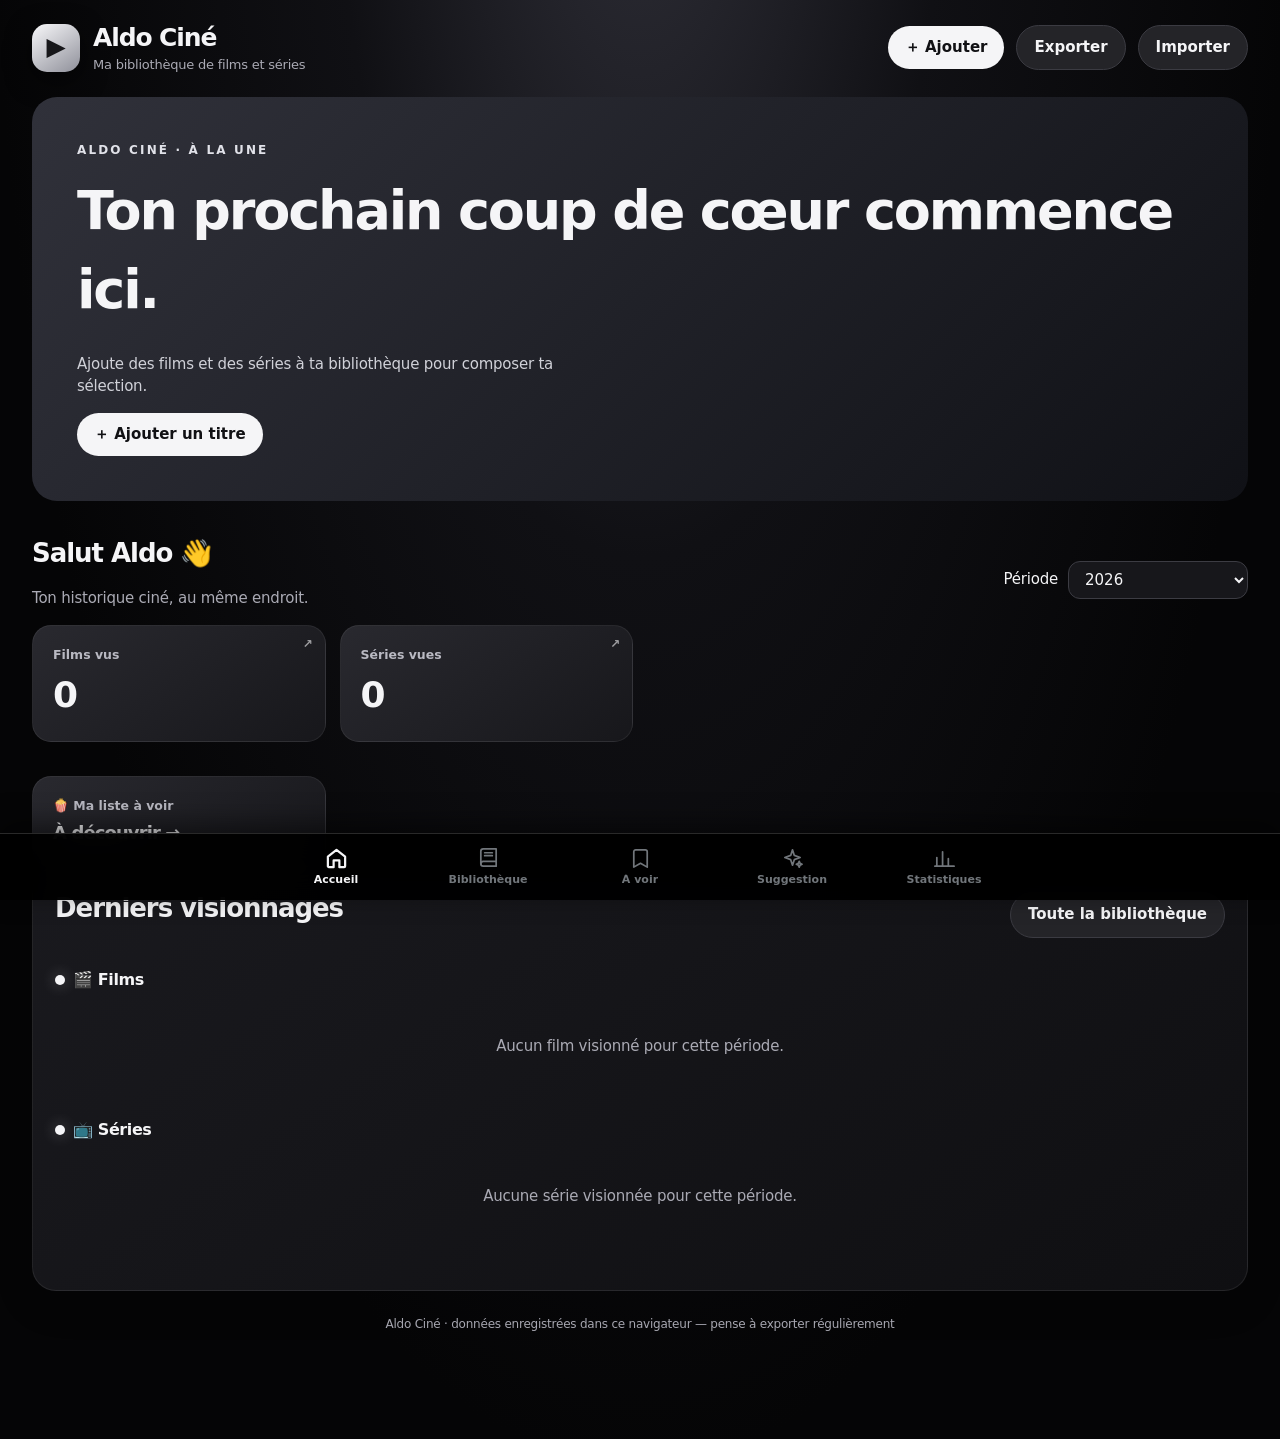
==== commit 40cded3c: "Restructurer Aldo Ciné et ajouter fiches, genres, tri et graphiques - Code séparé : index.html (stru" ====
--- a/index.html
+++ b/index.html
@@ -1,397 +1,215 @@
 <!doctype html>
-<html lang="fr"><head><meta charset="utf-8"><meta name="viewport" content="width=device-width,initial-scale=1"><meta name="theme-color" content="#7f102b"><meta name="description" content="Bibliothèque personnelle de films et séries"><link rel="manifest" href="/manifest.json"><title>Aldo Ciné</title>
-<style>
-:root{color-scheme:dark;--bg:#100b0e;--panel:#21151b;--panel2:#302029;--text:#fff4f6;--muted:#c9aeb8;--line:#57303d;--red:#f04462;--red2:#9e1234}*{box-sizing:border-box}body{margin:0;background:radial-gradient(ellipse at top,#421b2b,#100b0e 62%);color:var(--text);font:15px/1.45 system-ui,sans-serif;min-height:100vh}button,input,select{font:inherit}button{border:0;border-radius:11px;padding:10px 14px;background:linear-gradient(135deg,var(--red),var(--red2));color:white;font-weight:750;cursor:pointer}button.secondary{background:var(--panel2);border:1px solid var(--line);color:var(--text)}.app{max-width:1150px;margin:auto;padding:18px 15px 65px}.top,.row{display:flex;align-items:center;justify-content:space-between;gap:12px;flex-wrap:wrap}.top{margin-bottom:20px}.brand{display:flex;align-items:center;gap:12px}.logo{width:48px;height:48px;border-radius:15px;background:linear-gradient(135deg,var(--red),var(--red2));display:grid;place-items:center;color:white;font-size:25px;font-weight:900}.brand h1{font-size:23px;margin:0}.brand p{margin:0;color:var(--muted);font-size:12px}.nav{display:flex;gap:7px;flex-wrap:wrap;margin-bottom:20px}.nav button{background:transparent;border:1px solid var(--line);color:var(--muted)}.nav button.active{background:linear-gradient(135deg,var(--red),var(--red2));color:white}.panel{background:#21151bea;border:1px solid var(--line);border-radius:18px;padding:17px;margin-bottom:16px}h2{font-size:21px;margin:0 0 12px}h3{font-size:16px;margin:0 0 8px}.muted{color:var(--muted)}.stats{display:grid;grid-template-columns:repeat(2,minmax(0,1fr));gap:12px}.counter{width:100%;text-align:left;background:linear-gradient(145deg,#472130,#28171f);border:1px solid #713447;padding:17px;border-radius:16px}.counter small{display:block;color:#efbdca;font-weight:600}.counter strong{display:block;font-size:34px;margin-top:5px}.filters{display:grid;grid-template-columns:repeat(auto-fit,minmax(145px,1fr));gap:10px;margin:14px 0}.field label{display:block;font-size:12px;color:var(--muted);margin:0 0 5px}.field input,.field select{width:100%;background:#120d10;border:1px solid var(--line);border-radius:10px;padding:10px;color:var(--text)}.cards{display:grid;grid-template-columns:repeat(auto-fill,minmax(230px,1fr));gap:12px}.item{display:flex;gap:12px;padding:12px;background:#171015;border:1px solid var(--line);border-radius:14px;min-width:0}.poster{width:66px;height:98px;object-fit:cover;background:var(--panel2);border-radius:8px;flex-shrink:0}.itembody{min-width:0;flex:1}.item h3{overflow-wrap:anywhere}.pill{display:inline-block;border-radius:99px;padding:3px 8px;font-size:11px;font-weight:800;margin:2px 3px 4px 0;background:#462331;color:#ffbac7}.pill.todo{background:#26374b;color:#b9ddff}.pill.rewatch{background:#44304d;color:#e9c6ff}.itemactions{display:flex;gap:6px;flex-wrap:wrap;margin-top:8px}.itemactions button{font-size:12px;padding:7px 9px}.section{margin:18px 0}.sectionhead{display:flex;align-items:center;gap:8px;margin-bottom:10px}.dot{width:10px;height:10px;border-radius:50%;background:var(--red);flex-shrink:0}.empty{padding:28px;text-align:center;color:var(--muted)}.calendar{display:grid;grid-template-columns:repeat(7,minmax(0,1fr));gap:5px}.day{min-height:64px;border:1px solid var(--line);border-radius:9px;padding:5px;font-size:12px;background:#171116}.day.today{outline:2px solid var(--red)}.day .mark{display:block;color:#ff9daf;overflow:hidden;white-space:nowrap;text-overflow:ellipsis}.monthbar{display:flex;align-items:center;justify-content:space-between;margin-bottom:12px}.check{display:flex;gap:7px;align-items:center;color:var(--muted);font-size:13px;margin-top:8px}.check input{accent-color:var(--red)}.hidden{display:none!important}.toast{position:fixed;bottom:18px;left:50%;transform:translateX(-50%);background:#351c28;border:1px solid var(--red);padding:11px 17px;border-radius:12px;z-index:10}.yearrow{display:flex;align-items:center;gap:10px;flex-wrap:wrap}.yearrow select{background:#120e12;border:1px solid var(--line);border-radius:10px;padding:8px;color:var(--text)}@media(min-width:700px){.stats{grid-template-columns:repeat(4,minmax(0,1fr))}}@media(max-width:430px){.app{padding:12px 10px 60px}.panel{padding:13px}.counter strong{font-size:29px}.nav{display:grid;grid-template-columns:repeat(3,1fr)}.nav button{padding:9px 5px;font-size:13px}.item{gap:9px}.poster{width:55px;height:82px}}
-/* High contrast */:root{color-scheme:dark;--panel:#202127;--panel2:#30333c;--text:#fff;--muted:#e0e2e8;--line:#666a75;--red:#ff3658;--red2:#c20f37}body{background:#101116;color:#fff}.panel{background:#202127;border-color:#686b76}button{background:#e51f45;color:#fff}button.secondary,.nav button{background:#30333c;border:1px solid #858894;color:#fff}.nav button.active{background:#e51f45;border-color:#ff7188;color:#fff}.brand p,.muted,.field label,.check{color:#e0e2e8}.logo{background:#e51f45;color:#fff}.counter{background:#292b33;border:1px solid #858894;color:#fff}.counter small{color:#fff}.counter:hover,button.secondary:hover,.nav button:hover{background:#444752}.field input,.field select,.yearrow select{background:#111217;border:1px solid #858894;color:#fff}.item{background:#17181e;border-color:#686b76}.pill{background:#8b1832;color:#fff;border:1px solid #ff6b88}.pill.todo{background:#164c78;color:#fff;border:1px solid #77c6ff}.pill.rewatch{background:#593078;color:#fff;border:1px solid #d6a5ff}.day{background:#191a20;border-color:#686b76;color:#fff}.day .mark{color:#ff91a7}.toast{background:#292b33;border-color:#ff3658;color:#fff}
-
-.viewing-dialog{position:fixed;z-index:30;inset:0;background:#000b;display:flex;align-items:center;justify-content:center;padding:16px}.edit-poster-preview{width:90px;height:135px;object-fit:cover;border-radius:9px}.edit-poster-fallback{margin-top:12px}.edit-poster-results{display:grid;grid-template-columns:repeat(auto-fit,minmax(125px,1fr));gap:10px;margin-top:12px}.edit-poster-option{background:#17181e;border:1px solid #686b76;border-radius:10px;padding:8px;color:#fff}.edit-poster-option img{width:72px;height:108px;object-fit:cover;display:block;margin:0 auto 8px}.edit-poster-option.selected{border:2px solid #ff3658}
-.viewing-dialog.hidden{display:none!important}.viewing-card{width:min(100%,520px);max-height:90vh;overflow:auto;background:#202127;border:1px solid #858894;border-radius:18px;padding:18px;box-shadow:0 20px 70px #0009}
-.viewing-card h2{margin-bottom:14px}.viewing-card .field{margin:12px 0}.viewing-card input,.viewing-card select{width:100%;background:#111217;border:1px solid #858894;border-radius:10px;padding:10px;color:#fff}.viewing-card textarea{width:100%;min-height:120px;resize:vertical;background:#111217;border:1px solid #858894;border-radius:10px;padding:10px;color:#fff;font:inherit;line-height:1.5}
-.viewing-card .check{margin:12px 0}.pill.episodes{background:#6b4a12;color:#fff;border:1px solid #ffd36a}.release-info{font-size:12px;line-height:1.4;margin-top:5px;color:#fff}
-
-#searchPanel:not(.hidden){position:fixed;z-index:25;inset:16px auto auto 50%;transform:translateX(-50%);width:min(850px,calc(100% - 32px));max-height:calc(100dvh - 32px);overflow:auto;margin:0;box-shadow:0 0 0 100vmax #000b,0 18px 70px #000c}
-
-/* Apple TV inspired redesign */
-:root{color-scheme:dark;--bg:#050506;--panel:#141416;--panel2:#232326;--text:#f5f5f7;--muted:#a1a1aa;--line:#303036;--red:#e6e6eb;--red2:#bfc1ca}
-html{background:#050506;scroll-behavior:smooth}body{background:radial-gradient(ellipse at 50% -18%,#303039 0%,#101014 34%,#050506 72%);color:#f5f5f7;font-family:-apple-system,BlinkMacSystemFont,"SF Pro Display","Segoe UI",sans-serif;letter-spacing:-.015em}
-.app{max-width:1440px;padding:20px 32px 90px}.top{margin-bottom:22px}.brand{gap:13px}.logo{background:linear-gradient(145deg,#f8f8fa,#8f909a);color:#17171a;border-radius:15px;box-shadow:0 8px 26px #0008}.brand h1{font-size:25px;font-weight:750;letter-spacing:-.045em}.brand p{font-size:13px;color:#aaaab3}
-button{background:#f5f5f7;color:#111114;border-radius:999px;padding:11px 17px;transition:transform .18s,background .18s,opacity .18s;box-shadow:none}button:hover{transform:scale(1.025);background:#fff}button.secondary,.nav button{background:#242428;border:1px solid #3b3b42;color:#f5f5f7}.nav{gap:8px;margin:0 0 25px}.nav button{border-radius:999px;padding:10px 18px;font-size:14px}.nav button.active{background:#f5f5f7;border-color:#f5f5f7;color:#101012}
-.panel{background:linear-gradient(145deg,#1b1b20ef,#101013f2);border:1px solid #ffffff14;border-radius:24px;padding:22px;box-shadow:0 12px 40px #0002;backdrop-filter:blur(20px)}h2{font-size:26px;font-weight:750;letter-spacing:-.04em}h3{letter-spacing:-.025em}.muted,.brand p,.field label,.check{color:#aaaab4}.stats{gap:14px}.counter{background:linear-gradient(145deg,#29292f,#17171b);border:1px solid #ffffff12;border-radius:19px;padding:20px}.counter small{color:#b9b9c2}.counter strong{font-size:36px;letter-spacing:-.05em}
-.filters{gap:12px}.field input,.field select,.yearrow select{background:#17171b;border:1px solid #3c3c43;border-radius:12px;padding:12px;color:#f5f5f7}.field input:focus,.field select:focus{outline:2px solid #bdbdc8;outline-offset:1px}
-.section{margin:28px 0}.sectionhead{margin-bottom:13px}.sectionhead .dot{background:#f5f5f7!important;box-shadow:0 0 15px #fff5}.cards{display:flex;overflow-x:auto;gap:15px;padding:3px 2px 18px;scroll-snap-type:x mandatory;scrollbar-width:thin;scrollbar-color:#55555f transparent}.cards::-webkit-scrollbar{height:5px}.cards::-webkit-scrollbar-thumb{background:#55555f;border-radius:8px}.item{display:flex;flex-direction:column;gap:0;flex:0 0 190px;width:190px;padding:0;background:#17171b;border:1px solid #ffffff16;border-radius:16px;overflow:hidden;scroll-snap-align:start;transition:transform .22s,border-color .22s,box-shadow .22s}.item:hover{transform:translateY(-5px);border-color:#ffffff55;box-shadow:0 15px 35px #0008}.poster{width:100%;height:270px;object-fit:cover;border-radius:0;background:#242429}.itembody{padding:12px;display:flex;flex-direction:column;flex:1}.item h3{font-size:15px;line-height:1.3;margin-bottom:5px}.item .muted{font-size:12px}.itemactions{gap:6px;margin-top:auto;padding-top:10px}.itemactions button{font-size:11px;padding:7px 10px}.pill{background:#33333b;color:#f5f5f7;border:1px solid #55555e}.pill.todo{background:#25384a;color:#d2e8ff;border-color:#38516a}.pill.rewatch{background:#3b2e48;color:#f0dcff;border-color:#5c466c}.pill.episodes{background:#514222;color:#ffe4a3;border-color:#786337}
-.empty{padding:32px 16px;color:#aaaab4}.calendar{gap:6px}.day{background:#17171b;border:1px solid #303036;border-radius:12px}.day.today{outline:2px solid #f5f5f7}.day .mark{color:#f5f5f7}.toast{background:#26262c;border:1px solid #656570;color:#fff;border-radius:999px;box-shadow:0 10px 30px #0009}.viewing-card{background:#19191e;border:1px solid #414149;border-radius:24px}.viewing-card input,.viewing-card select{background:#101014;border:1px solid #414149;border-radius:12px;color:#fff}.edit-poster-option{background:#202026;border-color:#3e3e46;border-radius:12px}.edit-poster-option.selected{border-color:#f5f5f7}
-#searchPanel:not(.hidden){background:#151519;border-color:#ffffff2b;border-radius:24px;box-shadow:0 0 0 100vmax #000c,0 22px 90px #000e}
-#appleHero{position:relative;isolation:isolate;min-height:350px;display:flex;align-items:flex-end;overflow:hidden;margin:0 0 24px;padding:clamp(24px,5vw,56px);border-radius:28px;border:1px solid #ffffff19;background:#17171b center 30%/cover no-repeat;box-shadow:0 25px 65px #0008}
-#appleHero:before{content:"";position:absolute;z-index:-1;inset:0;background:linear-gradient(90deg,#050506f2 0%,#050506c9 42%,#05050625 100%),linear-gradient(0deg,#050506ef 0%,transparent 70%)}
-#appleHero .hero-copy{max-width:620px}#appleHero .hero-kicker{font-size:12px;letter-spacing:.18em;font-weight:800;color:#d4d4dc;margin:0 0 12px;text-transform:uppercase}#appleHero h2{font-size:clamp(32px,5vw,60px);line-height:1.02;margin:0 0 13px;max-width:700px}#appleHero p{color:#d0d0d7;margin:0 0 20px;max-width:470px}#appleHero .hero-actions{display:flex;gap:10px;flex-wrap:wrap}#appleHero .hero-empty{color:#d0d0d7}
-#home> .panel:first-of-type{background:transparent;border:0;box-shadow:none;padding:4px 0 18px}
-@media(min-width:850px){.item{flex-basis:205px;width:205px}.poster{height:292px}}
-@media(max-width:650px){.app{padding:13px 12px 70px}.top{align-items:flex-start}.top .row{gap:6px}.top .row button{padding:9px 11px;font-size:12px}.brand h1{font-size:22px}.nav{display:flex;overflow-x:auto;flex-wrap:nowrap;padding-bottom:4px}.nav button{flex:0 0 auto;padding:9px 14px}.panel{padding:16px;border-radius:20px}h2{font-size:22px}.stats{grid-template-columns:repeat(2,minmax(0,1fr))}.counter{padding:15px}.counter strong{font-size:30px}.item{flex-basis:155px;width:155px}.poster{height:225px}#appleHero{min-height:320px;padding:24px 20px;border-radius:22px;background-position:58% center}#appleHero:before{background:linear-gradient(0deg,#050506f7 0%,#050506a8 58%,#05050628 100%)}#appleHero h2{font-size:35px}.section{margin:22px 0}}
-
-.tmdb-poster-link{display:block;flex-shrink:0;line-height:0;cursor:pointer}.tmdb-poster-link:focus-visible{outline:3px solid var(--red);outline-offset:3px;border-radius:8px}.tmdb-poster-link .poster{display:block}.suggestion-grid{display:grid;grid-template-columns:repeat(auto-fit,minmax(min(100%,330px),1fr));gap:16px;margin-top:12px}.suggestion-card{display:flex;flex-direction:row;align-items:stretch;min-width:0;width:auto;flex:initial;scroll-snap-align:unset}.suggestion-card .poster{width:116px;height:174px;flex:0 0 116px;border-radius:12px;margin:12px 0 12px 12px}.suggestion-card .itembody{min-width:0;padding:14px}.suggestion-card .itembody>p{font-size:13px;line-height:1.4}.suggestion-card .itemactions{padding-top:12px}.suggestion-card .itemactions button{font-size:12px;padding:9px 12px}@media(max-width:480px){.suggestion-card .poster{width:88px;height:132px;flex-basis:88px}.suggestion-card .itembody{padding:10px}.suggestion-card h3{font-size:14px}}</style>
-<style>#stats .counter{cursor:pointer;position:relative;transition:transform .12s,box-shadow .12s}#stats .counter:hover,#stats .counter:focus-visible{transform:translateY(-2px);box-shadow:0 4px 16px #0003;outline:2px solid var(--red);outline-offset:2px}#stats .counter:after{content:"↗";position:absolute;right:10px;top:8px;font-size:12px;opacity:.65}
-/* Aldo Ciné — animations légères (branche de test uniquement) */
-@keyframes acPageIn{from{opacity:0;transform:translateY(9px)}to{opacity:1;transform:translateY(0)}}
-@keyframes acCardIn{from{opacity:0;transform:translateY(12px) scale(.985)}to{opacity:1;transform:translateY(0) scale(1)}}
-@keyframes acOverlayIn{from{opacity:0}to{opacity:1}}
-@keyframes acDialogIn{from{opacity:0;transform:translateY(12px) scale(.975)}to{opacity:1;transform:translateY(0) scale(1)}}
-@keyframes acToastIn{from{opacity:0;transform:translate(-50%,12px) scale(.96)}to{opacity:1;transform:translate(-50%,0) scale(1)}}
-.page:not(.hidden){animation:acPageIn .34s cubic-bezier(.2,.7,.2,1) both}
-.item{animation:acCardIn .42s cubic-bezier(.2,.7,.2,1) both}
-.item:nth-child(2){animation-delay:.035s}.item:nth-child(3){animation-delay:.07s}.item:nth-child(4){animation-delay:.105s}.item:nth-child(5){animation-delay:.14s}.item:nth-child(6){animation-delay:.175s}
-.item .poster{transition:transform .48s cubic-bezier(.2,.7,.2,1)}
-.item:hover .poster{transform:scale(1.035)}
-.viewing-dialog:not(.hidden){animation:acOverlayIn .2s ease both}
-.viewing-dialog:not(.hidden) .viewing-card{animation:acDialogIn .28s cubic-bezier(.2,.7,.2,1) both}
-#searchPanel:not(.hidden){animation:acDialogIn .28s cubic-bezier(.2,.7,.2,1) both}
-.toast:not(.hidden){animation:acToastIn .28s cubic-bezier(.2,.7,.2,1) both}
-button:active{transform:scale(.97)}
-.nav button{transition:background .22s ease,color .22s ease,border-color .22s ease,transform .18s ease}
-@media(prefers-reduced-motion:reduce){.page:not(.hidden),.item,.viewing-dialog:not(.hidden),.viewing-dialog:not(.hidden) .viewing-card,#searchPanel:not(.hidden),.toast:not(.hidden){animation:none!important}.item .poster,button,.nav button{transition:none!important}button:active{transform:none}}
-</style>
-
-<style id="aldo-disney-hero">
-#appleHero{position:relative;isolation:isolate;margin:0 0 30px;padding:0;overflow:visible;background:none;border:0;box-shadow:none;min-height:0;display:block}
-.ac-hero-stage{display:grid;grid-template-columns:minmax(0,1fr) minmax(0,10fr) minmax(0,1fr);gap:14px;align-items:center;width:calc(100% + 100px);margin-left:-50px}
-.ac-hero-main,.ac-hero-side{height:clamp(420px,42vw,590px);border:1px solid #ffffff20;border-radius:25px;overflow:hidden;background-color:#22232a;background-position:center 28%;background-size:cover;box-shadow:0 20px 55px #0008}
-.ac-hero-main{position:relative;display:flex;align-items:flex-end;background-image:linear-gradient(0deg,#08090df5 0%,#08090d80 42%,#08090d08 78%);min-width:0}
-.ac-hero-shade{position:absolute;inset:0;background:linear-gradient(90deg,#08090d4d,transparent 65%);pointer-events:none}
-.ac-hero-copy{position:relative;z-index:1;padding:clamp(22px,4vw,52px);max-width:760px}
-.ac-hero-kicker{font-size:12px;font-weight:850;letter-spacing:.18em;color:#e1e2e9;margin:0 0 13px}
-.ac-hero-copy h2{font-size:clamp(32px,5vw,62px);line-height:1.02;letter-spacing:-.045em;margin:0 0 12px;text-shadow:0 3px 22px #0009}
-.ac-hero-meta{font-size:15px;color:#e1e2e9;margin:0 0 22px;text-shadow:0 2px 10px #000}
-.ac-hero-description{max-width:590px;margin:0 0 22px;color:#f0f0f4;font-size:clamp(14px,1.35vw,17px);line-height:1.55;text-shadow:0 2px 12px #000;display:-webkit-box;-webkit-line-clamp:3;-webkit-box-orient:vertical;overflow:hidden}
- @media(max-width:650px){.ac-hero-description{font-size:13px;line-height:1.45;-webkit-line-clamp:3;margin-bottom:17px}}
-.ac-hero-actions{display:flex;align-items:center;gap:12px;flex-wrap:wrap}
-.ac-hero-actions button{padding:12px 20px}
-.ac-hero-link{color:#fff;text-decoration:none;font-weight:700;padding:11px 15px;border-radius:999px;background:#ffffff20;border:1px solid #ffffff50}
-.ac-hero-side{display:block;width:100%;min-width:0;padding:0;opacity:.68;filter:saturate(.78);cursor:pointer;transition:opacity .25s,transform .25s}
-.ac-hero-side:hover{opacity:.9;transform:scale(1.015)}
-.ac-hero-controls{display:flex;align-items:center;justify-content:center;gap:18px;margin-top:15px}
-.ac-hero-controls>button{width:34px;height:34px;padding:0;border-radius:50%;font-size:23px;line-height:1;background:#292a31;color:#fff;border:1px solid #ffffff30}
-.ac-hero-dots{display:flex;align-items:center;justify-content:center;gap:7px}
-.ac-hero-dots button{width:7px;height:7px;min-width:7px;padding:0;border-radius:50%;background:#686a74;border:0;transition:width .2s,background .2s}
-.ac-hero-dots button.active{width:23px;background:#fff}
-.ac-hero-empty{min-height:330px;border-radius:25px;padding:45px;background:linear-gradient(135deg,#30313a,#101116);display:flex;flex-direction:column;justify-content:flex-end}
-.ac-hero-empty h2{font-size:clamp(30px,5vw,54px);margin:0 0 10px}
-.ac-hero-empty p:not(.ac-hero-kicker){color:#d0d1d8;max-width:480px}
-@media(max-width:650px){
- #appleHero{margin:0 -12px 25px;overflow:hidden}
- .ac-hero-stage{grid-template-columns:minmax(0,1fr) 86vw minmax(0,1fr);gap:9px;width:calc(100% + 18vw);margin-left:-9vw}
- .ac-hero-main,.ac-hero-side{height:min(118vw,690px);border-radius:22px}
- .ac-hero-main{background-position:center 24%}
- .ac-hero-copy{padding:25px 21px}
- .ac-hero-copy h2{font-size:clamp(32px,9vw,46px)}
- .ac-hero-meta{font-size:13px;margin-bottom:16px}
- .ac-hero-kicker{font-size:10px}
- .ac-hero-side{opacity:.55}
- .ac-hero-controls{margin-top:12px}
- .ac-hero-empty{margin:0 12px;min-height:300px;padding:25px}
-}
-@media(prefers-reduced-motion:reduce){.ac-hero-side,.ac-hero-dots button{transition:none!important}}
-</style>
-<style id="mobile-add-modal-fix">@media(max-width:650px){#searchPanel:not(.hidden){inset:8px 8px auto!important;transform:none!important;width:auto!important;max-height:calc(100dvh - 16px)!important;overflow-y:auto!important;overscroll-behavior:contain;padding:14px!important;border-radius:18px!important}.viewing-dialog{padding:8px;align-items:flex-start}.viewing-card{width:100%;max-height:calc(100dvh - 16px);overflow-y:auto;padding:14px;border-radius:18px}.viewing-card .field{margin:9px 0}.viewing-card textarea{min-height:76px}#searchPanel .filters{grid-template-columns:minmax(0,1fr);gap:9px;margin:10px 0}#searchPanel .filters .field{margin:0}#searchPanel .filters .field input,#searchPanel .filters .field select{padding:10px}.manual-add{border-top:1px solid var(--line);margin-top:14px;padding-top:12px}.manual-add summary{cursor:pointer;font-weight:700;color:var(--muted);padding:5px 0 8px}.manual-add[open] summary{margin-bottom:8px}#searchResults .cards{max-height:42dvh;overflow-y:auto;display:flex;flex-direction:column;scroll-snap-type:none}#searchResults .item{width:100%;flex-direction:row;flex:0 0 auto}#searchResults .poster{width:62px;height:92px;flex:0 0 62px;border-radius:8px}#searchResults .itembody{padding:9px}#searchResults .itemactions{flex-wrap:wrap}}@media(max-height:700px){#searchPanel:not(.hidden){max-height:calc(100dvh - 12px)!important;inset:6px 8px auto!important}.viewing-dialog{padding:6px}.viewing-card{max-height:calc(100dvh - 12px)}} </style>
-<style id="x-bottom-navigation">
-/* Navigation fixe inspirée de X */
-.bottom-nav{position:fixed!important;z-index:50;left:0;right:0;bottom:0;margin:0!important;padding:7px 8px calc(7px + env(safe-area-inset-bottom))!important;display:grid!important;grid-template-columns:repeat(5,minmax(0,1fr));gap:0!important;align-items:center;justify-content:stretch;background:rgba(0,0,0,.96)!important;border:0!important;border-top:1px solid #292929!important;border-radius:0!important;box-shadow:0 -8px 28px #0008;backdrop-filter:blur(18px);-webkit-backdrop-filter:blur(18px)}
-.bottom-nav button{min-width:0;min-height:52px;padding:5px 2px!important;display:flex;flex-direction:column;align-items:center;justify-content:center;gap:4px;border:0!important;border-radius:12px!important;background:transparent!important;color:#71767b!important;box-shadow:none!important;transform:none!important;font-size:10px;font-weight:600;line-height:1.1;white-space:nowrap}
-.bottom-nav button svg{width:23px;height:23px;fill:none;stroke:currentColor;stroke-width:1.8;stroke-linecap:round;stroke-linejoin:round;flex:none}
-.bottom-nav button.active{color:#f5f5f5!important;background:transparent!important}
-.bottom-nav button.active svg{stroke-width:2.3}
-.bottom-nav button span{overflow:hidden;text-overflow:ellipsis;max-width:100%}
-.app{padding-bottom:calc(100px + env(safe-area-inset-bottom))!important}
-@media(min-width:700px){.bottom-nav{padding-left:max(8px,calc((100vw - 760px)/2))!important;padding-right:max(8px,calc((100vw - 760px)/2))!important}.bottom-nav button{font-size:11px}}
-@media(max-width:360px){.bottom-nav button{font-size:9px}.bottom-nav button svg{width:21px;height:21px}}
-</style>
-<style id="edit-dialog-above-bottom-nav">
-/* Les deux fenêtres recouvrent la navigation fixe et gardent leurs actions visibles. */
-#viewingDialog,#editDialog{position:fixed!important;z-index:1000!important;inset:0!important;padding:12px 12px calc(12px + env(safe-area-inset-bottom))!important;align-items:center!important}
-#viewingDialog .viewing-card,#editDialog .viewing-card{position:relative;z-index:1001;width:min(100%,520px);max-height:calc(100dvh - 24px - env(safe-area-inset-bottom));overflow-y:auto;overscroll-behavior:contain;padding-bottom:18px}
-#viewingDialog .viewing-card>.row:last-child,#editDialog .viewing-card>.row:last-child{position:sticky;bottom:-1px;z-index:2;display:flex;gap:10px;padding:14px 0 2px;background:#19191e}
-#viewingDialog .viewing-card>.row:last-child button,#editDialog .viewing-card>.row:last-child button{flex:1;min-width:0;min-height:46px}
-</style></head><body><main class="app">
-<header class="top"><div class="brand"><div class="logo">▶</div><div><h1>Aldo Ciné</h1><p>Ma bibliothèque de films et séries</p></div></div><div class="row"><button id="searchOpen">＋ Ajouter</button><button class="secondary" id="exportBtn">Exporter</button><button class="secondary" id="importBtn">Importer</button><input id="importFile" type="file" accept="application/json" class="hidden"></div></header>
-<nav class="nav bottom-nav" id="nav" aria-label="Navigation principale">
-<button data-page="home" class="active" aria-label="Accueil"><svg viewBox="0 0 24 24" aria-hidden="true"><path d="m3 10 9-7 9 7v10a1 1 0 0 1-1 1h-5v-7H9v7H4a1 1 0 0 1-1-1z"/></svg><span>Accueil</span></button>
-<button data-page="library" aria-label="Bibliothèque"><svg viewBox="0 0 24 24" aria-hidden="true"><path d="M4 4.5A2.5 2.5 0 0 1 6.5 2H20v18H6.5A2.5 2.5 0 0 1 4 17.5z"/><path d="M4 17.5A2.5 2.5 0 0 1 6.5 15H20M8 6h8M8 9h8"/></svg><span>Bibliothèque</span></button>
-<button data-page="todo" aria-label="À voir"><svg viewBox="0 0 24 24" aria-hidden="true"><path d="M7 3h10a2 2 0 0 1 2 2v16l-7-4-7 4V5a2 2 0 0 1 2-2z"/></svg><span>À voir</span></button>
-<button data-page="suggestions" aria-label="Suggestion"><svg viewBox="0 0 24 24" aria-hidden="true"><path d="m12 3 1.9 5.8L20 11l-6.1 2.2L12 19l-1.9-5.8L4 11l6.1-2.2z"/><path d="m19 15 .9 2.1L22 18l-2.1.9L19 21l-.9-2.1L16 18l2.1-.9z"/></svg><span>Suggestion</span></button>
-<button data-page="stats" aria-label="Statistiques"><svg viewBox="0 0 24 24" aria-hidden="true"><path d="M4 20V11M10 20V5M16 20v-8M22 20H2"/></svg><span>Statistiques</span></button>
+<html lang="fr">
+<head>
+<meta charset="utf-8">
+<meta name="viewport" content="width=device-width,initial-scale=1,viewport-fit=cover">
+<meta name="theme-color" content="#050506">
+<meta name="description" content="Bibliothèque personnelle de films et séries">
+<meta name="apple-mobile-web-app-capable" content="yes">
+<meta name="mobile-web-app-capable" content="yes">
+<meta name="apple-mobile-web-app-status-bar-style" content="black-translucent">
+<meta name="apple-mobile-web-app-title" content="Aldo Ciné">
+<link rel="manifest" href="/manifest.json">
+<link rel="icon" href="/icons/icon.svg" type="image/svg+xml">
+<link rel="apple-touch-icon" href="/icons/apple-touch-icon.png">
+<link rel="preconnect" href="https://image.tmdb.org">
+<link rel="stylesheet" href="/assets/app.css">
+<title>Aldo Ciné</title>
+</head>
+<body>
+<main class="app">
+  <header class="top">
+    <div class="brand"><div class="logo" aria-hidden="true">▶</div><div><h1>Aldo Ciné</h1><p>Ma bibliothèque de films et séries</p></div></div>
+    <div class="row">
+      <button id="searchOpen" type="button">＋ Ajouter</button>
+      <button class="secondary" id="exportBtn" type="button">Exporter</button>
+      <button class="secondary" id="importBtn" type="button">Importer</button>
+      <input id="importFile" type="file" accept="application/json,.json" class="hidden">
+    </div>
+  </header>
+
+  <!-- Accueil -->
+  <section id="home" class="page">
+    <section id="appleHero" aria-label="À la une"></section>
+    <div class="panel flat">
+      <div class="row">
+        <div><h2>Salut Aldo 👋</h2><p class="muted">Ton historique ciné, au même endroit.</p></div>
+        <div class="yearrow"><label for="homeYear">Période</label><select id="homeYear"></select></div>
+      </div>
+      <div class="stats" id="counters"></div>
+    </div>
+    <div class="stats"><button class="counter shortcut" type="button" data-goto="todo"><small>🍿 Ma liste à voir</small><strong>À découvrir →</strong></button></div>
+    <div class="panel">
+      <div class="row"><h2>Derniers visionnages</h2><button class="secondary" type="button" data-goto="library">Toute la bibliothèque</button></div>
+      <div class="section"><div class="sectionhead"><span class="dot"></span><h3>🎬 Films</h3></div><div id="recentMovies"></div></div>
+      <div class="section"><div class="sectionhead"><span class="dot"></span><h3>📺 Séries</h3></div><div id="recentSeries"></div></div>
+    </div>
+  </section>
+
+  <!-- Bibliothèque -->
+  <section id="library" class="page hidden">
+    <div class="panel">
+      <div class="row"><h2>Bibliothèque</h2><strong id="resultCount">0 résultat</strong></div>
+      <div class="filters">
+        <div class="field"><label for="filterType">Type</label><select id="filterType"></select></div>
+        <div class="field"><label for="filterStatus">Catégorie</label><select id="filterStatus"></select></div>
+        <div class="field"><label for="filterGenre">Genre</label><select id="filterGenre"></select></div>
+        <div class="field"><label for="filterYear">Année du visionnage</label><select id="filterYear"></select></div>
+        <div class="field"><label for="filterCinema">Cinéma</label><select id="filterCinema"><option value="all">Tous</option><option value="yes">Vu au cinéma</option><option value="no">Pas au cinéma</option></select></div>
+        <div class="field"><label for="filterCompany">Avec qui ?</label><select id="filterCompany"><option value="all">Solo et à deux</option><option value="solo">Solo</option><option value="duo">À deux</option></select></div>
+        <div class="field"><label for="filterSort">Trier par</label><select id="filterSort">
+          <option value="recent">Visionnage le plus récent</option>
+          <option value="oldest">Visionnage le plus ancien</option>
+          <option value="added">Ajout le plus récent</option>
+          <option value="title">Titre (A → Z)</option>
+          <option value="release">Année de sortie (récente)</option>
+        </select></div>
+        <div class="field"><label for="filterSearch">Rechercher un titre</label><input id="filterSearch" type="search" placeholder="Titre…" autocomplete="off"></div>
+      </div>
+      <div class="row"><span class="muted" id="filterSummary"></span><button class="secondary" id="resetFilters" type="button">Réinitialiser</button></div>
+    </div>
+    <div id="libraryList"></div>
+  </section>
+
+  <!-- À voir -->
+  <section id="todo" class="page hidden">
+    <div class="panel">
+      <div class="row"><h2>Ma liste à voir</h2><button id="addTodo" type="button">＋ Ajouter un titre</button></div>
+      <p class="muted">Les films et séries que tu veux découvrir.</p>
+      <div id="todoList"></div>
+    </div>
+  </section>
+
+  <!-- Suggestions -->
+  <section id="suggestions" class="page hidden">
+    <div class="panel">
+      <div class="row"><h2>Suggestions du jour</h2><span class="muted" id="suggestionsDate"></span></div>
+      <p class="muted">Un film et une série choisis à partir des œuvres de ta bibliothèque. Les suggestions restent les mêmes toute la journée.</p>
+      <div id="suggestionsStatus" class="muted" style="padding:10px 0">Préparation de tes suggestions…</div>
+      <div id="suggestionsGrid" class="suggestion-grid"></div>
+    </div>
+  </section>
+
+  <!-- Statistiques -->
+  <section id="stats" class="page hidden">
+    <div class="panel">
+      <div class="row"><h2>Statistiques</h2><div class="yearrow"><label for="statsYear">Année</label><select id="statsYear"></select></div></div>
+      <div class="stats" id="statsCards"></div>
+    </div>
+    <div class="panel"><div class="row"><div><h2>Aldo Ciné Wrapped</h2><p class="muted">Revisite ton année de films et de séries, façon Spotify Wrapped.</p></div><button id="openAldoWrapped" type="button">✨ Voir mon Wrapped</button></div></div>
+    <div id="statsCharts"></div>
+    <div class="panel"><h2>Répartition</h2><div id="statsDetails"></div></div>
+  </section>
+
+  <footer class="muted">Aldo Ciné · données enregistrées dans ce navigateur — pense à exporter régulièrement</footer>
+</main>
+
+<nav class="bottom-nav" id="nav" aria-label="Navigation principale">
+  <button type="button" data-page="home" class="active"><svg viewBox="0 0 24 24" aria-hidden="true"><path d="m3 10 9-7 9 7v10a1 1 0 0 1-1 1h-5v-7H9v7H4a1 1 0 0 1-1-1z"/></svg><span>Accueil</span></button>
+  <button type="button" data-page="library"><svg viewBox="0 0 24 24" aria-hidden="true"><path d="M4 4.5A2.5 2.5 0 0 1 6.5 2H20v18H6.5A2.5 2.5 0 0 1 4 17.5z"/><path d="M4 17.5A2.5 2.5 0 0 1 6.5 15H20M8 6h8M8 9h8"/></svg><span>Bibliothèque</span></button>
+  <button type="button" data-page="todo"><svg viewBox="0 0 24 24" aria-hidden="true"><path d="M7 3h10a2 2 0 0 1 2 2v16l-7-4-7 4V5a2 2 0 0 1 2-2z"/></svg><span>À voir</span></button>
+  <button type="button" data-page="suggestions"><svg viewBox="0 0 24 24" aria-hidden="true"><path d="m12 3 1.9 5.8L20 11l-6.1 2.2L12 19l-1.9-5.8L4 11l6.1-2.2z"/><path d="m19 15 .9 2.1L22 18l-2.1.9L19 21l-.9-2.1L16 18l2.1-.9z"/></svg><span>Suggestion</span></button>
+  <button type="button" data-page="stats"><svg viewBox="0 0 24 24" aria-hidden="true"><path d="M4 20V11M10 20V5M16 20v-8M22 20H2"/></svg><span>Statistiques</span></button>
 </nav>
-<section id="home" class="page"><div class="panel"><div class="row"><div><h2>Salut Aldo 👋</h2><p class="muted">Ton historique ciné, au même endroit.</p></div><div class="yearrow"><label for="homeYear">Période</label><select id="homeYear"><option value="all">Toutes les années</option></select></div></div><div class="stats" id="counters"></div></div><div class="stats"><button class="counter" id="todoShortcut"><small>🍿 Ma liste à voir</small><strong style="font-size:18px">À découvrir →</strong></button></div><div class="panel"><div class="row"><h2>Derniers visionnages</h2><button class="secondary" data-goto="library">Toute la bibliothèque</button></div><div class="section"><div class="sectionhead"><span class="dot"></span><h3>🎬 Films</h3></div><div id="recentMovies"></div></div><div class="section"><div class="sectionhead"><span class="dot" style="background:#df7b91"></span><h3>📺 Séries</h3></div><div id="recentSeries"></div></div></div></section>
-<section id="library" class="page hidden"><div class="panel"><div class="row"><h2>Bibliothèque</h2><strong id="resultCount">0 résultat</strong></div><div class="filters"><div class="field"><label for="filterType">Type</label><select id="filterType"><option value="all">Films et séries (0)</option><option value="movie">Films (0)</option><option value="tv">Séries (0)</option></select></div><div class="field"><label for="filterStatus">Catégorie</label><select id="filterStatus"><option value="all">Toutes les catégories (0)</option><option value="watched">Découvertes (0)</option><option value="rewatch">Revisionnages (0)</option><option value="episodes">Nouveaux épisodes (0)</option><option value="todo">À voir (0)</option></select></div><div class="field"><label for="filterYear">Année du visionnage</label><select id="filterYear"><option value="all">Toutes les années</option></select></div><div class="field"><label for="filterCinema">Cinéma</label><select id="filterCinema"><option value="all">Tous</option><option value="yes">Vu au cinéma</option><option value="no">Pas au cinéma</option></select></div><div class="field"><label for="filterCompany">Avec qui ?</label><select id="filterCompany"><option value="all">Solo et à deux</option><option value="solo">Solo</option><option value="duo">À deux</option></select></div><div class="field"><label for="filterSearch">Rechercher un titre</label><input id="filterSearch" placeholder="Titre…"></div></div><div class="row"><span class="muted" id="filterSummary">Tous les éléments</span><button class="secondary" id="resetFilters">Réinitialiser</button></div></div><div id="libraryList"></div></section>
-<section id="todo" class="page hidden"><div class="panel"><div class="row"><h2>Ma liste à voir</h2><button id="addTodo">＋ Ajouter un titre</button></div><p class="muted">Les films et séries que tu veux découvrir.</p><div id="todoList"></div></div></section>
-
-<section id="suggestions" class="page hidden"><div class="panel"><div class="row"><h2>Suggestions du jour</h2><span class="muted" id="suggestionsDate"></span></div><p class="muted">Un film et une série choisis à partir des œuvres de ta bibliothèque. Les suggestions restent les mêmes toute la journée.</p><div id="suggestionsStatus" class="muted" style="padding:10px 0">Préparation de tes suggestions…</div><div id="suggestionsGrid" class="suggestion-grid"></div></div></section><section id="stats" class="page hidden"><div class="panel"><h2>Statistiques</h2><div class="yearrow"><label for="statsYear">Année</label><select id="statsYear"><option value="all">Toutes les années</option></select></div><div class="stats" id="statsCards"></div></div><div class="panel"><div class="row"><div><h2>Aldo Ciné Wrapped</h2><p class="muted">Revisite ton année de films et de séries, façon Spotify Wrapped.</p></div><button id="openAldoWrapped">✨ Voir mon Wrapped</button></div></div><div class="panel"><h2>Répartition</h2><div id="statsDetails"></div></div></section>
-<section id="searchPanel" class="panel hidden"><div class="row"><h2>Ajouter un titre</h2><button class="secondary" id="closeSearch">Fermer</button></div><div class="filters"><div class="field"><label for="searchQuery">Rechercher sur TMDB</label><input id="searchQuery" placeholder="Titre d'un film ou d'une série"></div><div class="field"><label for="searchKind">Type</label><select id="searchKind"><option value="multi">Films et séries</option><option value="movie">Films</option><option value="tv">Séries</option></select></div><div style="align-self:end"><button id="searchBtn">Rechercher</button></div></div><div id="searchResults"></div><details class="manual-add"><summary>Ou ajouter manuellement</summary><div class="filters"><div class="field"><label for="manualTitle">Titre</label><input id="manualTitle" placeholder="Titre du film ou de la série"></div><div class="field"><label for="manualType">Type</label><select id="manualType"><option value="movie">Film</option><option value="tv">Série</option></select></div><div class="field"><label for="manualYear">Année de sortie</label><input id="manualYear" type="number" placeholder="2026"></div><div class="field"><label for="manualStatus">Catégorie</label><select id="manualStatus"><option value="watched">Découverte</option><option value="rewatch">Revisionnage</option><option value="episodes">Nouveaux épisodes</option><option value="todo">À voir</option></select></div><div class="field"><label for="manualRelease">Date de sortie</label><input id="manualRelease" type="date"></div></div><button id="manualAdd">Ajouter ce titre</button></details></section>
-
-<div id="viewingDialog" class="viewing-dialog hidden" role="dialog" aria-modal="true" aria-labelledby="viewingTitle"><div class="viewing-card">
-<h2 id="viewingTitle">Enregistrer l’œuvre</h2><p id="viewingWorkTitle" class="muted"></p>
-<div class="field"><label for="viewingStatus">Catégorie</label><select id="viewingStatus"><option value="watched">Découverte</option><option value="rewatch">Revisionnage</option><option value="episodes">Nouveaux épisodes</option><option value="todo">À voir</option></select></div>
-<div class="field"><label for="viewingDate">Date du visionnage</label><input id="viewingDate" type="date"></div>
-<div class="field"><label for="viewingRelease">Date de sortie (utile pour « À voir »)</label><input id="viewingRelease" type="date"></div>
-<label class="check"><input id="viewingCinema" type="checkbox"> Vu au cinéma</label>
-<div class="field"><label for="viewingCompany">Avec qui ?</label><select id="viewingCompany"><option value="solo">En solo</option><option value="duo">À deux</option></select></div>
-<div class="row"><button id="confirmViewing">Enregistrer</button><button class="secondary" id="cancelViewing">Annuler</button></div>
-</div></div><div id="editDialog" class="viewing-dialog hidden" role="dialog" aria-modal="true"><div class="viewing-card"><h2>Modifier un titre</h2><div class="field"><label for="editTitle">Titre</label><input id="editTitle"></div><div class="field"><label for="editYear">Année</label><input id="editYear" inputmode="numeric" maxlength="4"></div><div class="field"><label for="editOverview">Description / Synopsis</label><textarea id="editOverview" rows="5" placeholder="Ajoute ou modifie le synopsis de cette œuvre…"></textarea></div><div class="field"><label for="editStatus">Catégorie</label><select id="editStatus"><option value="watched">Découverte</option><option value="rewatch">Revisionnage</option><option value="episodes">Nouveaux épisodes</option><option value="todo">À voir</option></select></div><div class="field"><label for="editWatchedAt">Date du visionnage</label><input id="editWatchedAt" type="date"></div><div class="field"><label for="editCompany">Avec qui ?</label><select id="editCompany"><option value="solo">En solo</option><option value="duo">À deux</option></select></div><div class="row"><img id="editPosterPreview" class="edit-poster-preview" alt="Affiche actuelle"><button id="editPosterSearch" type="button">🔄 Rechercher l’affiche sur TMDB</button></div><p id="editPosterMessage" class="muted"></p><div id="editPosterResults" class="edit-poster-results"></div><div id="editPosterFallback" class="hidden"><p class="muted">TMDB n’a rien trouvé ? Essaie Google Images, puis colle ici l’adresse directe de l’image.</p><button id="editGoogleImages" type="button" class="secondary">🔎 Chercher sur Google Images</button><div class="field" style="margin-top:10px"><label for="editPosterUrl">Lien direct vers l’affiche</label><input id="editPosterUrl" type="url" placeholder="https://…"></div><button id="editUsePosterUrl" type="button" class="secondary">Utiliser ce lien comme affiche</button></div><div class="row"><button id="editSave">Enregistrer les modifications</button><button class="secondary" id="editCancel">Annuler</button></div></div></div><div id="toast" class="toast hidden"></div><footer class="muted" style="text-align:center;font-size:12px;margin-top:25px">Aldo Ciné · données enregistrées dans ce navigateur</footer></main>
-<script>
-const $=id=>document.getElementById(id), labels={watched:"Découverte",rewatch:"Revisionnage",episodes:"Nouveaux épisodes",todo:"À voir"};let entries=[],toastTimer;
-try{entries=JSON.parse(localStorage.getItem("aldoCineEntriesV2")||"[]");if(!Array.isArray(entries))entries=[]}catch{entries=[]}
-function save(){localStorage.setItem("aldoCineEntriesV2",JSON.stringify(entries));render()}
-function notify(s){$("toast").textContent=s;$("toast").classList.remove("hidden");clearTimeout(toastTimer);toastTimer=setTimeout(()=>$("toast").classList.add("hidden"),2400)}
-function esc(s){return String(s??"").replace(/[&<>"']/g,c=>({"&":"&amp;","<":"&lt;",">":"&gt;",'"':"&quot;","'":"&#39;"}[c]))}
-function year(e){return e.watchedAt?e.watchedAt.slice(0,4):""}
-function fillYears(){for(const id of ["homeYear","filterYear","statsYear"]){const el=$(id),old=el.value,ys=[...new Set([...entries.map(year).filter(Boolean),String(new Date().getFullYear())])].sort((a,b)=>b-a);el.innerHTML='<option value="all">Toutes les années</option>'+ys.map(y=>'<option value="'+y+'">'+y+'</option>').join("");if([...el.options].some(o=>o.value===old))el.value=old;else if(id==="homeYear")el.value=String(new Date().getFullYear())}}
-function go(page){document.querySelectorAll(".page").forEach(x=>x.classList.add("hidden"));$(page).classList.remove("hidden");document.querySelectorAll("#nav button").forEach(b=>b.classList.toggle("active",b.dataset.page===page));if(page==="library")drawLibrary();if(page==="todo")drawTodo();if(page==="stats")drawStats();if(page==="suggestions")drawSuggestions();window.scrollTo({top:0,behavior:"smooth"})}
-document.querySelectorAll("#nav button").forEach(b=>b.addEventListener("click",()=>go(b.dataset.page)));document.querySelectorAll("[data-goto]").forEach(b=>b.addEventListener("click",()=>go(b.dataset.goto)));
-$("todoShortcut").addEventListener("click",()=>go("todo"));
-function counter(label,num,type){return '<button class="counter" data-counter="'+type+'"><small>'+label+'</small><strong>'+num+'</strong></button>'}
-function renderHome(){const yr=$("homeYear").value,seen=entries.filter(e=>e.status!=="todo"&&(yr==="all"||year(e)===yr));$("counters").innerHTML=counter("Films vus",seen.filter(e=>e.type==="movie").length,"movie")+counter("Séries vues",seen.filter(e=>e.type==="tv").length,"tv");$("counters").querySelectorAll("[data-counter]").forEach(b=>b.onclick=()=>{$("filterType").value=b.dataset.counter;$("filterStatus").value="all";$("filterYear").value=yr;$("filterCinema").value="all";$("filterCompany").value="all";$("filterSearch").value="";go("library");drawLibrary()});const recent=entries.filter(e=>e.status!=="todo"&&e.watchedAt&&(yr==="all"||year(e)===yr)).sort((a,b)=>b.watchedAt.localeCompare(a.watchedAt));for(const [type,target,label] of [["movie","recentMovies","film"],["tv","recentSeries","série"]]){const list=recent.filter(e=>e.type===type).slice(0,4);$(target).innerHTML=list.length?'<div class="cards">'+list.map(card).join("")+'</div>':'<div class="empty">Aucun '+label+' visionné pour cette période.</div>';bindCards($(target))}}function card(e){const release=e.releaseDate||"",future=release&&release>new Date().toISOString().slice(0,10),days=future?Math.ceil((new Date(release+"T12:00:00")-new Date(new Date().toISOString().slice(0,10)+"T12:00:00"))/86400000):0;return '<article class="item"><a class="tmdb-poster-link" href="'+tmdbUrl(e)+'" target="_blank" rel="noopener noreferrer" aria-label="Ouvrir '+esc(e.title)+' sur The Movie Database"><img class="poster" src="'+(e.poster?posterSrc(e.poster):'')+'" alt="" onerror="this.style.visibility=\'hidden\'"></a><div class="itembody"><h3>'+esc(e.title)+'</h3><div class="muted">'+(e.type==="movie"?"Film":"Série")+(e.year?" · "+esc(e.year):"")+'</div><span class="pill '+e.status+'">'+labels[e.status]+'</span>'+(e.status!=="todo"&&e.company?'<span class="pill">'+(e.company==="duo"?"👥 À deux":"👤 En solo")+'</span>':'')+(e.watchedAt?'<div class="muted" style="font-size:12px">Vu le '+esc(e.watchedAt.split("-").reverse().join("/"))+'</div>':'')+(e.status==="todo"&&release?'<div class="release-info">Sortie : '+esc(release.split("-").reverse().join("/"))+(future?' · <b>dans '+days+' jour(s)</b>':' · déjà sorti')+'</div>':'')+'<label class="check"><input type="checkbox" data-cinema="'+e.id+'" '+(e.cinema?"checked":"")+'> Vu au cinéma</label><div class="itemactions">'+(e.status==="todo"?'<button data-action="watched" data-id="'+e.id+'">Marquer vu</button>':'<button class="secondary" data-action="toggleCategory" data-id="'+e.id+'">'+(e.status==="rewatch"?"Découverte":"Revisionnage")+'</button>')+'<button class="secondary" data-action="edit" data-id="'+e.id+'">Modifier</button><button class="secondary" data-action="delete" data-id="'+e.id+'">Supprimer</button></div></div></article>'}function bindCards(root){root.querySelectorAll("[data-cinema]").forEach(c=>c.onchange=()=>{const e=entries.find(x=>x.id===c.dataset.cinema);if(e){e.cinema=c.checked;save();notify(c.checked?"Marqué comme vu au cinéma":"Mention cinéma retirée")}});root.querySelectorAll("[data-action]").forEach(b=>b.onclick=()=>{const e=entries.find(x=>x.id===b.dataset.id);if(!e)return;const a=b.dataset.action;if(a==="delete"&&confirm("Supprimer « "+e.title+" » ?")){entries=entries.filter(x=>x.id!==e.id);save();notify("Titre supprimé")}if(a==="watched"){pendingEntry=e;pendingExistingId=e.id;$("viewingWorkTitle").textContent=e.title+" · "+(e.type==="tv"?"Série":"Film");$("viewingStatus").value="watched";$("viewingDate").value=new Date().toISOString().slice(0,10);$("viewingRelease").value=e.releaseDate||"";$("viewingCinema").checked=!!e.cinema;$("viewingCompany").value=e.company==="solo"?"solo":"duo";syncViewingFields();$("viewingDialog").classList.remove("hidden")}if(a==="rewatch"){e.status="rewatch";e.watchedAt=new Date().toISOString().slice(0,10);save();notify("Revisionnage enregistré")}if(a==="toggleCategory"){e.status=e.status==="rewatch"?"watched":"rewatch";save();notify(e.status==="watched"?"Catégorie changée en Découverte":"Catégorie changée en Revisionnage")}if(a==="edit"){openEdit(e)}})}
-function drawLibrary(){const type=$("filterType").value,status=$("filterStatus").value,yr=$("filterYear").value,cinema=$("filterCinema").value,company=$("filterCompany").value,q=$("filterSearch").value.toLowerCase().trim();const list=entries.filter(e=>(type==="all"||e.type===type)&&(status==="all"||e.status===status)&&(yr==="all"||year(e)===yr)&&(cinema==="all"||(cinema==="yes"?!!e.cinema:!e.cinema))&&(company==="all"||e.company===company)&&(!q||e.title.toLowerCase().includes(q)));$("resultCount").textContent=list.length+" résultat"+(list.length>1?"s":"");$("filterSummary").textContent=list.length+" titre(s) correspondent aux filtres";const opts=[["filterType",[["all","Films et séries"],["movie","Films"],["tv","Séries"]]],["filterStatus",[["all","Toutes les catégories"],["watched","Découvertes"],["rewatch","Revisionnages"],["episodes","Nouveaux épisodes"],["todo","À voir"]]]];opts.forEach(([id,items])=>{const el=$(id),v=el.value;el.innerHTML=items.map(([val,label])=>{const n=entries.filter(e=>(id==="filterType"?(val==="all"||e.type===val):(val==="all"||e.status===val))&&(id==="filterType"?(status==="all"||e.status===status):(type==="all"||e.type===type))&&(yr==="all"||year(e)===yr)).length;return '<option value="'+val+'">'+label+' ('+n+')</option>'}).join("");el.value=v});if(!list.length){$("libraryList").innerHTML='<div class="panel empty">Aucun titre ne correspond à ces filtres.</div>';return}const types=[["movie","🎬 Films"],["tv","📺 Séries"]],statuses=[["watched","Découvertes"],["rewatch","Revisionnages"],["episodes","Nouveaux épisodes"],["todo","À voir"]];$("libraryList").innerHTML=types.map(([tp,tn])=>{const arr=list.filter(e=>e.type===tp);if(!arr.length)return "";return '<div class="section"><div class="sectionhead"><span class="dot" style="background:'+(tp==="movie"?"var(--red)":"#df7b91")+'"></span><h2>'+tn+' ('+arr.length+')</h2></div>'+statuses.map(([st,label])=>{const g=arr.filter(e=>e.status===st);return g.length?'<div class="section"><div class="sectionhead"><span class="dot" style="background:'+(st==="todo"?"#79b9ff":st==="rewatch"?"#c08aff":st==="episodes"?"#ffd36a":"var(--red)")+'"></span><h3>'+label+' ('+g.length+')</h3></div><div class="cards">'+g.map(card).join("")+'</div></div>':""}).join("")+'</div>'}).join("");bindCards($("libraryList"))}
-function drawTodo(){const arr=entries.filter(e=>e.status==="todo");$("todoList").innerHTML=arr.length?["movie","tv"].map(tp=>{const group=arr.filter(e=>e.type===tp);return group.length?'<div class="section"><div class="sectionhead"><span class="dot"></span><h3>'+(tp==="movie"?"🎬 Films":"📺 Séries")+' ('+group.length+')</h3></div><div class="cards">'+group.map(card).join("")+'</div></div>':""}).join(""):'<div class="empty">Ta liste est vide pour le moment. Ajoute un film ou une série à découvrir.</div>';bindCards($("todoList"))}
-function drawStats(){const yr=$("statsYear").value,list=entries.filter(e=>e.status!=="todo"&&(yr==="all"||year(e)===yr)),movies=list.filter(e=>e.type==="movie"),series=list.filter(e=>e.type==="tv"),solo=list.filter(e=>e.company==="solo"),duo=list.filter(e=>e.company==="duo");$("statsCards").innerHTML='<div class="counter"><small>Films vus</small><strong>'+movies.length+'</strong></div><div class="counter"><small>Séries suivies</small><strong>'+series.length+'</strong></div><div class="counter"><small>En solo</small><strong>'+solo.length+'</strong></div><div class="counter"><small>À deux</small><strong>'+duo.length+'</strong></div>';const block=(title,items,isMovie)=>'<div class="panel"><h3>'+title+' ('+items.length+')</h3><div class="stats"><div class="counter"><small>✨ Découvertes</small><strong>'+items.filter(e=>e.status==="watched").length+'</strong></div><div class="counter"><small>🔁 Revisionnages</small><strong>'+items.filter(e=>e.status==="rewatch").length+'</strong></div>'+(isMovie?"":'<div class="counter"><small>🆕 Nouveaux épisodes</small><strong>'+items.filter(e=>e.status==="episodes").length+'</strong></div>')+'<div class="counter"><small>👤 En solo</small><strong>'+items.filter(e=>e.company==="solo").length+'</strong></div><div class="counter"><small>👥 À deux</small><strong>'+items.filter(e=>e.company==="duo").length+'</strong></div>'+(isMovie?'<div class="counter"><small>🎬 Vu au cinéma</small><strong>'+items.filter(e=>e.cinema).length+'</strong></div>':'')+'</div></div>';$("statsDetails").innerHTML=block("🎬 Films",movies,true)+block("📺 Séries",series,false)+'<div class="panel"><h3>🍿 Liste à voir</h3><div class="stats"><div class="counter"><small>🎬 Films à voir</small><strong>'+entries.filter(e=>e.status==="todo"&&e.type==="movie").length+'</strong></div><div class="counter"><small>📺 Séries à voir</small><strong>'+entries.filter(e=>e.status==="todo"&&e.type==="tv").length+'</strong></div></div></div>'}
-function render(){fillYears();if(!window.aldocineHomeYearInitialized){$("homeYear").value=String(new Date().getFullYear());window.aldocineHomeYearInitialized=true}renderHome();drawLibrary();drawTodo();drawStats()}
-$("homeYear").onchange=renderHome;$("statsYear").onchange=drawStats;["filterType","filterStatus","filterYear","filterCinema","filterCompany","filterSearch"].forEach(id=>$(id).addEventListener("input",drawLibrary));$("resetFilters").onclick=()=>{["filterType","filterStatus","filterYear","filterCinema","filterCompany"].forEach(id=>$(id).value="all");$("filterSearch").value="";drawLibrary()};
-function openSearch(){$("searchPanel").classList.remove("hidden");$("searchQuery").focus();window.scrollTo({top:0,behavior:"smooth"})}$("searchOpen").onclick=openSearch;$("addTodo").onclick=openSearch;$("closeSearch").onclick=()=>$("searchPanel").classList.add("hidden");
-let pendingEntry=null,pendingExistingId=null;let editingEntryId=null,editSelectedPoster="",editSelectedTmdbId="";
-function posterSrc(p){return /^https?:\/\//i.test(p||"")?p:"https://image.tmdb.org/t/p/w185"+(p||"")}function tmdbUrl(e){const id=String(e.tmdbId||"").trim();if(/^\d+$/.test(id))return "https://www.themoviedb.org/"+(e.type==="tv"?"tv/":"movie/")+id;return "https://www.themoviedb.org/search?query="+encodeURIComponent(e.title||"")}
-
-function copyWorkTitle(value){
- const title=String(value||"").trim();
- if(!title)return;
- try{
-  if(navigator.clipboard&&navigator.clipboard.writeText){
-   navigator.clipboard.writeText(title).then(()=>notify("Titre copié dans le presse-papiers")).catch(()=>copyWorkTitleFallback(title));
-   return;
-  }
- }catch(_){}
- copyWorkTitleFallback(title);
-}
-function copyWorkTitleFallback(value){
- const field=document.createElement("textarea");
- field.value=value;field.setAttribute("readonly","");
- field.style.position="fixed";field.style.opacity="0";
- document.body.appendChild(field);field.select();
- try{if(!document.execCommand("copy"))notify("Copie du titre impossible automatiquement");}
- catch(_){notify("Copie du titre impossible automatiquement");}
- field.remove();
-}
-function confirmOpenBetaSeries(entry){
- if(!window.confirm("L’œuvre a bien été enregistrée. Veux-tu l’ouvrir sur BetaSeries ?"))return;
- copyWorkTitle(entry.title);
- openBetaSeriesFiche(entry);
-}
-
-async function openBetaSeriesFiche(entry){
- const title=String(entry.title||"").trim();
- const tab=window.open("about:blank","_blank");
- if(!tab){notify("Autorise les fenêtres pop-up pour ouvrir la fiche BetaSeries.");return;}
- const fallback="https://www.betaseries.com/";
- try{
-  const kind=entry.type==="tv"?"show":"movie";
-  const response=await fetch("/api/betaseries-search?title="+encodeURIComponent(title)+"&type="+kind);
-  const data=await response.json();
-  if(!response.ok)throw new Error(data.error||"Recherche BetaSeries impossible");
-  const normalize=s=>String(s||"").normalize("NFD").replace(/[\u0300-\u036f]/g,"").toLowerCase().replace(/[^a-z0-9]+/g," ").trim();
-  const target=normalize(title),year=String(entry.year||"").trim();
-  const results=(data.results||[]).filter(x=>x&&x.url);
-  const score=x=>{
-   const t=normalize(x.title);
-   let n=!t?0:(t===target?100:(t.includes(target)||target.includes(t)?80:0));
-   if(n&&year&&/^\d{4}$/.test(String(x.year||"")))n+=Math.max(0,100-Math.abs(Number(x.year)-Number(year))*6);
-   return n;
-  };
-  const match=results.map((x,i)=>({x,i,n:score(x)})).filter(item=>item.n>0).sort((a,b)=>b.n-a.n||a.i-b.i)[0]?.x;
-  tab.location.replace(match?match.url:fallback);
- }catch(error){tab.location.replace(fallback);}
-}
-function openEdit(e){editingEntryId=e.id;editSelectedPoster=e.poster||"";editSelectedTmdbId=e.tmdbId||"";$("editTitle").value=e.title||"";$("editYear").value=e.year||"";$("editOverview").value=e.overview||e.description||"";$("editStatus").value=e.status||"todo";$("editWatchedAt").value=e.watchedAt||((e.status==="todo")?"":new Date().toISOString().slice(0,10));$("editWatchedAt").disabled=$("editStatus").value==="todo";$("editCompany").value=e.company==="duo"?"duo":"solo";$("editPosterResults").innerHTML="";$("editPosterFallback").classList.add("hidden");$("editPosterUrl").value="";$("editPosterMessage").textContent="";$("editPosterPreview").src=editSelectedPoster?posterSrc(editSelectedPoster):"";$("editPosterPreview").style.visibility=editSelectedPoster?"visible":"hidden";$("editDialog").classList.remove("hidden")}
-$("editCancel").onclick=()=>{$("editDialog").classList.add("hidden");editingEntryId=null};
-$("editPosterSearch").onclick=async()=>{const q=$("editTitle").value.trim();if(!q)return notify("Saisis un titre avant de rechercher");const e=entries.find(x=>x.id===editingEntryId);if(!e)return;$("editPosterMessage").textContent="Recherche en cours sur TMDB…";try{const query=q+($("editYear").value.trim()?" "+$("editYear").value.trim():"");const r=await fetch("/api/search?q="+encodeURIComponent(query)+"&type="+encodeURIComponent(e.type||"movie"));const d=await r.json();if(!r.ok)throw Error(d.error||"Recherche impossible");const arr=d.results||[];if(!arr.length){$("editPosterMessage").textContent="Aucun résultat sur TMDB. Tu peux essayer Google Images ci-dessous.";$("editPosterFallback").classList.remove("hidden");return}const root=$("editPosterResults");root.innerHTML=arr.map((x,i)=>'<button type="button" class="edit-poster-option" data-poster-index="'+i+'">'+(x.poster?'<img src="https://image.tmdb.org/t/p/w185'+esc(x.poster)+'" alt="">':'<span>Pas d’affiche</span>')+'<span><b>'+esc(x.title)+'</b>'+(x.year?' · '+esc(x.year):'')+'</span></button>').join("");$("editPosterMessage").textContent="Choisis une affiche, puis enregistre pour l’appliquer.";root.querySelectorAll("[data-poster-index]").forEach((b,i)=>b.onclick=()=>{const x=arr[i];if(!x.poster)return notify("Ce résultat ne possède pas d’affiche");editSelectedPoster=x.poster;editSelectedTmdbId=x.tmdbId||"";root.querySelectorAll("button").forEach(y=>y.classList.remove("selected"));b.classList.add("selected");$("editPosterPreview").src=posterSrc(x.poster);$("editPosterPreview").style.visibility="visible";$("editPosterMessage").textContent="Affiche sélectionnée : "+x.title})}catch(err){$("editPosterMessage").textContent=err.message||"Erreur TMDB"}};
-$("editGoogleImages").onclick=()=>{const q=$("editTitle").value.trim()+($("editYear").value.trim()?" "+$("editYear").value.trim():"")+" affiche film série";window.open("https://www.google.com/search?tbm=isch&q="+encodeURIComponent(q),"_blank","noopener")};$("editUsePosterUrl").onclick=()=>{const url=$("editPosterUrl").value.trim();if(!/^https?:\/\//i.test(url))return notify("Colle une adresse d’image commençant par https:// ou http://");editSelectedPoster=url;editSelectedTmdbId="";$("editPosterPreview").src=url;$("editPosterPreview").style.visibility="visible";$("editPosterMessage").textContent="Lien d’affiche sélectionné. Enregistre pour l’appliquer."};$("editStatus").onchange=()=>{const todo=$("editStatus").value==="todo";$("editWatchedAt").disabled=todo;if(todo)$("editWatchedAt").value="";else if(!$("editWatchedAt").value)$("editWatchedAt").value=new Date().toISOString().slice(0,10)};$("editSave").onclick=()=>{const e=entries.find(x=>x.id===editingEntryId);if(!e)return;const title=$("editTitle").value.trim(),yearValue=$("editYear").value.trim(),status=$("editStatus").value;if(!title)return notify("Le titre ne peut pas être vide");if(yearValue&&!/^\d{4}$/.test(yearValue))return notify("L’année doit comporter 4 chiffres");if(status!=="todo"&&!$("editWatchedAt").value)return notify("Choisis la date du visionnage");e.title=title;e.year=yearValue;e.overview=$("editOverview").value.trim();e.status=status;e.watchedAt=status==="todo"?"":$("editWatchedAt").value;e.company=$("editCompany").value;if(editSelectedPoster)e.poster=editSelectedPoster;if(editSelectedTmdbId)e.tmdbId=editSelectedTmdbId;$("editDialog").classList.add("hidden");editingEntryId=null;save();notify("Fiche mise à jour");confirmOpenBetaSeries(e)};
-
-function syncViewingFields(){const todo=$("viewingStatus").value==="todo";$("viewingDate").disabled=todo;$("viewingCinema").disabled=todo;$("viewingCompany").disabled=todo;if(todo){$("viewingDate").value="";$("viewingCinema").checked=false}}
-function findDuplicateEntry(data){
- const type=data.type||"movie";
- const normalize=s=>String(s||"").normalize("NFD").replace(/[\u0300-\u036f]/g,"").toLocaleLowerCase().replace(/[^a-z0-9]+/g," ").trim();
- return entries.find(e=>{
-  if((e.type||"movie")!==type)return false;
-  const sameId=String(e.tmdbId||"").trim()&&String(data.tmdbId||"").trim()&&String(e.tmdbId)===String(data.tmdbId);
-  const sameTitle=normalize(e.title)===normalize(data.title)&&normalize(data.title)!=="";
-  const sameYear=!e.year||!data.year||String(e.year)===String(data.year);
-  return sameId||(sameTitle&&sameYear);
- });
-}
-function confirmDuplicateEntry(existing,data){
- const where=existing.status==="todo"?"dans ta liste « À voir »":"dans ta bibliothèque";
- return window.confirm("« "+(data.title||"Ce titre")+" » est déjà présent "+where+" dans Aldo Ciné.\n\nVeux-tu quand même l’ajouter ?");
-}
-function addEntry(data,status="todo"){const existing=findDuplicateEntry(data);if(existing&&!confirmDuplicateEntry(existing,data))return;pendingEntry={...data};$("viewingWorkTitle").textContent=(data.title||"Nouvelle œuvre")+" · "+(data.type==="tv"?"Série":"Film");$("viewingStatus").value=status;$("viewingDate").value=status==="todo"?"":(data.watchedAt||new Date().toISOString().slice(0,10));$("viewingRelease").value=data.releaseDate||"";$("viewingCinema").checked=!!data.cinema;$("viewingCompany").value=data.company||"duo";syncViewingFields();$("viewingDialog").classList.remove("hidden")}
-$("viewingStatus").onchange=syncViewingFields;
-$("cancelViewing").onclick=()=>{$("viewingDialog").classList.add("hidden");pendingEntry=null;pendingExistingId=null};
-$("confirmViewing").onclick=()=>{if(!pendingEntry)return;const status=$("viewingStatus").value,watchedAt=status==="todo"?"":$("viewingDate").value;if(status!=="todo"&&!watchedAt)return notify("Choisis la date du visionnage");const data=pendingEntry,record={tmdbId:data.tmdbId||"",type:data.type||"movie",title:data.title,year:data.year||"",poster:data.poster||"",overview:String(data.overview||""),releaseDate:$("viewingRelease").value||data.releaseDate||"",status,watchedAt,cinema:status==="todo"?false:$("viewingCinema").checked,company:status==="todo"?"":$("viewingCompany").value};const wasEditing=!!pendingExistingId;if(pendingExistingId){const existing=entries.find(e=>e.id===pendingExistingId);if(existing)Object.assign(existing,record)}else{entries.unshift({id:crypto.randomUUID?crypto.randomUUID():String(Date.now()+Math.random()),...record})}pendingEntry=null;pendingExistingId=null;$("viewingDialog").classList.add("hidden");save();confirmOpenBetaSeries(record);if(!wasEditing){notify("Fiche enregistrée")}else{notify(status==="rewatch"?"Revisionnage modifié":status==="episodes"?"Nouveaux épisodes modifiés":status==="watched"?"Visionnage modifié":"Titre modifié")}};
-$("searchBtn").onclick=async()=>{const q=$("searchQuery").value.trim();if(!q)return notify("Saisis un titre à rechercher");$("searchResults").innerHTML='<p class="muted">Recherche en cours…</p>';try{const r=await fetch("/api/search?q="+encodeURIComponent(q)+"&type="+$("searchKind").value),d=await r.json();if(!r.ok)throw Error(d.error||"Recherche impossible");const arr=d.results||[];$("searchResults").innerHTML=arr.length?'<div class="cards">'+arr.map(x=>'<article class="item"><img class="poster" src="'+(x.poster?posterSrc(x.poster):'')+'" alt=""><div class="itembody"><h3>'+esc(x.title)+'</h3><p class="muted">'+(x.type==="movie"?"Film":"Série")+(x.year?" · "+esc(x.year):"")+'</p><div class="itemactions"><button data-add="'+esc(JSON.stringify(x))+'">＋ Découverte</button><button class="secondary" data-rewatch="'+esc(JSON.stringify(x))+'">Revisionnage</button><button class="secondary" data-todo="'+esc(JSON.stringify(x))+'">Ajouter à voir</button></div></div></article>').join("")+'</div>':'<div class="empty">Aucun résultat trouvé.</div>';document.querySelectorAll("[data-add],[data-rewatch],[data-todo]").forEach(b=>b.onclick=()=>{let x;try{x=JSON.parse(b.dataset.add||b.dataset.rewatch||b.dataset.todo)}catch{return}addEntry(x,b.hasAttribute("data-todo")?"todo":b.hasAttribute("data-rewatch")?"rewatch":"watched");$("searchPanel").classList.add("hidden")})}catch(e){$("searchResults").innerHTML='<div class="empty">'+esc(e.message||"Erreur de recherche")+'</div>'}};
-$("manualAdd").onclick=()=>{const title=$("manualTitle").value.trim();if(!title)return notify("Saisis un titre");addEntry({title,type:$("manualType").value,year:$("manualYear").value,releaseDate:$("manualRelease").value},$("manualStatus").value);$("manualTitle").value="";$("manualYear").value="";$("manualRelease").value="";$("searchPanel").classList.add("hidden")};
-$("exportBtn").onclick=()=>{try{const blob=new Blob([JSON.stringify(entries,null,2)],{type:"application/json"}),url=URL.createObjectURL(blob),a=document.createElement("a");a.href=url;a.download="aldo-cine-bibliotheque.json";document.body.appendChild(a);a.click();a.remove();setTimeout(()=>URL.revokeObjectURL(url),1000);notify("Export téléchargé")}catch(error){notify("Impossible de créer l’export")}};$("importBtn").onclick=()=>$("importFile").click();$("importFile").onchange=async ev=>{const file=ev.target.files&&ev.target.files[0];if(!file)return;try{const data=JSON.parse(await file.text());if(!Array.isArray(data)||!data.every(x=>x&&typeof x==="object"&&!Array.isArray(x)&&typeof x.title==="string"))throw Error("format");if(!confirm("Fusionner "+data.length+" éléments avec ta bibliothèque actuelle ? Les titres existants seront mis à jour avec les informations présentes dans le fichier, sans créer de doublons."))return;const normalize=s=>String(s||"").normalize("NFD").replace(/[\\u0300-\\u036f]/g,"").toLowerCase().replace(/[^a-z0-9]+/g," ").trim();const validStatuses=["watched","rewatch","episodes","todo"];const validCompanies=["solo","duo"];const usedIds=new Set(entries.map(e=>String(e.id)));let added=0,updated=0,skipped=0;const makeId=()=>crypto.randomUUID?crypto.randomUUID():"aldo-import-"+Date.now()+"-"+Math.random().toString(36).slice(2);const findMatch=item=>{const type=item.type==="tv"?"tv":"movie",tmdb=String(item.tmdbId||"").trim(),title=normalize(item.title),year=String(item.year||"").trim();return entries.find(e=>{if((e.type==="tv"?"tv":"movie")!==type)return false;const other=String(e.tmdbId||"").trim();if(tmdb&&other)return tmdb===other;if(normalize(e.title)!==title)return false;const otherYear=String(e.year||"").trim();return !year||!otherYear||year===otherYear})};for(const item of data){if(!item.title.trim()){skipped++;continue}const type=item.type==="tv"?"tv":"movie",existing=findMatch(item);if(existing){let changed=false;const set=(field,value)=>{if(existing[field]!==value){existing[field]=value;changed=true}};for(const field of ["title","year","poster","overview","releaseDate","tmdbId"]){if(item[field]!==undefined&&item[field]!==null&&String(item[field]).trim()!=="")set(field,item[field])}if(validStatuses.includes(item.status))set("status",item.status);if(typeof item.watchedAt==="string"&&item.watchedAt.trim())set("watchedAt",item.watchedAt);else if(item.status==="todo"&&typeof item.watchedAt==="string")set("watchedAt","");if(typeof item.cinema==="boolean")set("cinema",item.cinema);if(validCompanies.includes(item.company))set("company",item.company);if(changed)updated++;else skipped++}else{let id=String(item.id||"");if(!id||usedIds.has(id))id=makeId();usedIds.add(id);entries.push({...item,id,type,status:validStatuses.includes(item.status)?item.status:"todo",watchedAt:typeof item.watchedAt==="string"?item.watchedAt:"",cinema:typeof item.cinema==="boolean"?item.cinema:false,company:validCompanies.includes(item.company)?item.company:""});added++}}save();notify(added+" ajouté(s), "+updated+" mis à jour, "+skipped+" inchangé(s)")}catch(error){notify("Fichier JSON invalide ou incompatible")}finally{ev.target.value=""}};
-
-/* Disney+-inspired featured carousel: 8 works, with the existing library as its source. */
-let aldoHeroItems=[];
-let aldoHeroIndex=0;
-let aldoHeroTimer=null;
-function getHeroItems(){
- const yr=$("homeYear")?.value||"all";
- const pool=(entries||[]).filter(e=>e.title&&(yr==="all"||year(e)===yr));
- const sorted=pool.slice().sort((a,b)=>{
-  const aDate=a.watchedAt||a.releaseDate||"";
-  const bDate=b.watchedAt||b.releaseDate||"";
-  if(a.status==="todo"&&b.status!=="todo")return 1;
-  if(b.status==="todo"&&a.status!=="todo")return -1;
-  return bDate.localeCompare(aDate);
- });
- return sorted.slice(0,8);
-}
-function heroArtwork(item){
- return item&&item.poster?posterSrc(item.poster):"";
-}
-function renderHeroCarousel(){
- const home=document.getElementById("home");if(!home)return;
- let hero=document.getElementById("appleHero");
- if(!hero){hero=document.createElement("section");hero.id="appleHero";hero.setAttribute("aria-label","À la une");home.insertBefore(hero,home.firstChild);}
- aldoHeroItems=getHeroItems();
- if(!aldoHeroItems.length){
-  hero.innerHTML='<div class="ac-hero-empty"><p class="ac-hero-kicker">ALDO CINÉ · À LA UNE</p><h2>Ton prochain coup de cœur commence ici.</h2><p>Ajoute des films et des séries à ta bibliothèque pour composer ta sélection.</p><button id="appleHeroExplore">＋ Ajouter un titre</button></div>';
-  const add=document.getElementById("appleHeroExplore");if(add)add.onclick=()=>document.getElementById("searchOpen").click();
-  return;
- }
- aldoHeroIndex=((aldoHeroIndex%aldoHeroItems.length)+aldoHeroItems.length)%aldoHeroItems.length;
- const count=aldoHeroItems.length;
- const current=aldoHeroItems[aldoHeroIndex];
- const previous=aldoHeroItems[(aldoHeroIndex-1+count)%count];
- const next=aldoHeroItems[(aldoHeroIndex+1)%count];
- const side=(item,direction)=>'<button class="ac-hero-side ac-hero-'+direction+'" type="button" data-hero-step="'+(direction==="prev"?-1:1)+'" aria-label="'+(direction==="prev"?"Œuvre précédente":"Œuvre suivante")+'" style="background-image:linear-gradient(0deg,#08090de8,transparent 70%),url(&quot;'+heroArtwork(item).replace(/&/g,"%26").replace(/"/g,"%22")+'&quot;)"></button>';
- const poster=heroArtwork(current);
- const status=current.status==="todo"?"À découvrir":current.status==="rewatch"?"À revoir":current.status==="episodes"?"Nouveaux épisodes":"Dans ta collection";
- hero.innerHTML='<div class="ac-hero-stage">'+side(previous,"prev")+'<article class="ac-hero-main" style="'+(poster?'background-image:linear-gradient(0deg,#08090df5 0%,#08090d8c 38%,#08090d08 78%),url(&quot;'+poster.replace(/&/g,"%26").replace(/"/g,"%22")+'&quot;)':'')+'"><div class="ac-hero-shade"></div><div class="ac-hero-copy"><p class="ac-hero-kicker">✦ TA SÉLECTION · '+(aldoHeroIndex+1)+' / '+count+'</p><h2>'+esc(current.title||"À découvrir")+'</h2><p class="ac-hero-meta">'+(current.type==="tv"?"Série":"Film")+(current.year?" · "+esc(String(current.year)):"")+' · '+status+'</p>'+(current.overview||current.description?'<p class="ac-hero-description">'+esc(current.overview||current.description)+'</p>':'')+'<div class="ac-hero-actions"><button type="button" id="appleHeroLibrary">Explorer ma bibliothèque</button>'+(current.tmdbId?'<a class="ac-hero-link" href="'+tmdbUrl(current)+'" target="_blank" rel="noopener noreferrer">Fiche TMDB ↗</a>':'')+'</div></div></article>'+side(next,"next")+'</div><div class="ac-hero-controls"><button type="button" data-hero-step="-1" aria-label="Œuvre précédente">‹</button><div class="ac-hero-dots">'+aldoHeroItems.map((item,i)=>'<button type="button" data-hero-index="'+i+'" class="'+(i===aldoHeroIndex?"active":"")+'" aria-label="Afficher '+esc(item.title)+'"></button>').join("")+'</div><button type="button" data-hero-step="1" aria-label="Œuvre suivante">›</button></div>';
- const lib=document.getElementById("appleHeroLibrary");if(lib)lib.onclick=()=>document.querySelector('[data-page="library"]').click();
- hero.querySelectorAll("[data-hero-step]").forEach(b=>b.addEventListener("click",()=>{aldoHeroIndex=(aldoHeroIndex+Number(b.dataset.heroStep)+count)%count;renderHeroCarousel();}));
- hero.querySelectorAll("[data-hero-index]").forEach(b=>b.addEventListener("click",()=>{aldoHeroIndex=Number(b.dataset.heroIndex);renderHeroCarousel();}));
- if(!aldoHeroTimer)aldoHeroTimer=setInterval(()=>{if(document.hidden||document.getElementById("home")?.classList.contains("hidden"))return;aldoHeroIndex=(aldoHeroIndex+1)%Math.max(1,aldoHeroItems.length);renderHeroCarousel();},6500);
-}
-const appleOriginalRender=render;
-render=function(){appleOriginalRender();renderHeroCarousel();};
-
-
-const SUGGESTIONS_STORAGE_KEY="aldoCineDailySuggestionsV1";
-function localDateKey(){const d=new Date();return d.getFullYear()+"-"+String(d.getMonth()+1).padStart(2,"0")+"-"+String(d.getDate()).padStart(2,"0")}
-function suggestionHash(value){let h=2166136261;for(let i=0;i<value.length;i++){h^=value.charCodeAt(i);h=Math.imul(h,16777619)}return h>>>0}
-function readSuggestionHistory(){try{const x=JSON.parse(localStorage.getItem(SUGGESTIONS_STORAGE_KEY)||"{}");return x&&typeof x==="object"?x:{}}catch{return {}}}
-function suggestionCard(item,label,index){const poster=item.poster?posterSrc(item.poster):"";return '<article class="item suggestion-card">'+(poster?'<img class="poster" src="'+esc(poster)+'" alt="" loading="lazy">':'<div class="poster" aria-hidden="true"></div>')+'<div class="itembody"><span class="pill">'+label+'</span><h3>'+esc(item.title||"Sans titre")+'</h3><p class="muted">'+(item.year?esc(item.year)+" · ":"")+(item.type==="tv"?"Série":"Film")+'</p>'+(item.overview?'<p class="muted">'+esc(item.overview)+'</p>':'<p class="muted">Une découverte à explorer.</p>')+'<div class="itemactions"><button type="button" data-daily-suggestion="'+index+'">＋ Ajouter dans À voir</button></div></div></article>'}
-function addSuggestionToTodo(item){const exists=findDuplicateEntry(item);if(exists&&!confirmDuplicateEntry(exists,item))return;const record={id:crypto.randomUUID?crypto.randomUUID():String(Date.now()+Math.random()),tmdbId:item.tmdbId||"",type:item.type||"movie",title:item.title||"",year:item.year||"",poster:item.poster||"",overview:String(item.overview||""),releaseDate:item.releaseDate||"",status:"todo",watchedAt:"",cinema:false,company:""};entries.unshift(record);save();notify(exists?"Ajouté malgré le doublon dans À voir":"Ajouté dans À voir")}
-async function drawSuggestions(){const status=$("suggestionsStatus"),grid=$("suggestionsGrid"),date=$("suggestionsDate");if(!status||!grid)return;const today=localDateKey();if(date)date.textContent=new Date().toLocaleDateString("fr-FR",{weekday:"long",day:"numeric",month:"long"});grid.innerHTML="";status.textContent="Recherche de deux idées à partir de ta bibliothèque…";const history=readSuggestionHistory(),cached=history[today];if(cached&&cached.movie&&cached.tv){renderDailySuggestions(cached);return}const library=entries.filter(e=>e.tmdbId&&/^\d+$/.test(String(e.tmdbId))).slice(0,18).map(e=>({id:String(e.tmdbId),type:e.type==="tv"?"tv":"movie",status:e.status||"todo"}));const excluded=entries.filter(e=>e.tmdbId).map(e=>(e.type==="tv"?"tv":"movie")+":"+String(e.tmdbId));Object.keys(history).sort().slice(-30).forEach(day=>{const p=history[day]||{};["movie","tv"].forEach(type=>{if(p[type]&&p[type].tmdbId)excluded.push(type+":"+p[type].tmdbId)})});try{const url="/api/suggestions?items="+encodeURIComponent(JSON.stringify(library))+"&exclude="+encodeURIComponent([...new Set(excluded)].join(","));const response=await fetch(url);const data=await response.json();if(!response.ok)throw new Error(data.error||"Impossible de préparer les suggestions");const pick=(arr,type)=>{if(!Array.isArray(arr)||!arr.length)return null;const unique=arr.filter((x,i,a)=>x&&x.tmdbId&&!a.slice(0,i).some(y=>String(y.tmdbId)===String(x.tmdbId)));if(!unique.length)return null;const seed=suggestionHash(today+":"+type+":"+entries.map(e=>(e.type||"")+":"+(e.tmdbId||e.title)).join("|"));return unique[seed%unique.length]};const pair={date:today,movie:pick(data.movie,"movie"),tv:pick(data.tv,"tv")};if(!pair.movie||!pair.tv)throw new Error("Je n’ai pas trouvé assez de suggestions. Réessaie un peu plus tard.");history[today]=pair;const keys=Object.keys(history).sort();while(keys.length>45)delete history[keys.shift()];localStorage.setItem(SUGGESTIONS_STORAGE_KEY,JSON.stringify(history));renderDailySuggestions(pair)}catch(error){status.textContent=error.message||"Erreur pendant la recherche.";grid.innerHTML='<button class="secondary" id="retrySuggestions" type="button">Réessayer</button>';const retry=$("retrySuggestions");if(retry)retry.onclick=drawSuggestions}}
-function renderDailySuggestions(pair){const status=$("suggestionsStatus"),grid=$("suggestionsGrid");if(!grid)return;if(status)status.textContent="Tes deux idées du jour";grid.innerHTML=suggestionCard(pair.movie,"🎬 Film du jour","movie")+suggestionCard(pair.tv,"📺 Série du jour","tv");grid.querySelectorAll("[data-daily-suggestion]").forEach(button=>button.onclick=()=>addSuggestionToTodo(button.dataset.dailySuggestion==="movie"?pair.movie:pair.tv))}
-
-render();
-if("serviceWorker"in navigator)window.addEventListener("load",()=>navigator.serviceWorker.register("/sw.js").catch(()=>{}));
-</script>
-<script>(()=>{const root=document.getElementById("stats");if(!root||root.dataset.statsLinksReady)return;root.dataset.statsLinksReady="1";const m={"Films vus":{type:"movie"},"Séries suivies":{type:"tv"},"En solo":{company:"solo"},"À deux":{company:"duo"},"✨ Découvertes":{status:"watched"},"🔁 Revisionnages":{status:"rewatch"},"🆕 Nouveaux épisodes":{status:"episodes"},"👤 En solo":{company:"solo"},"👥 À deux":{company:"duo"},"🎬 Vu au cinéma":{cinema:"yes"},"🎬 Films à voir":{type:"movie",status:"todo"},"📺 Séries à voir":{type:"tv",status:"todo"}};function goCard(c){const k=(c.querySelector("small")?.textContent||"").trim().replace(/\s+/g," "),r=m[k];if(!r)return;const y=document.getElementById("statsYear")?.value||"all";const s=(id,v)=>{const e=document.getElementById(id);if(e)e.value=v};s("filterType",r.type||"all");s("filterStatus",r.status||"all");s("filterCompany",r.company||"all");s("filterCinema",r.cinema||"all");s("filterYear",y);s("filterSearch","");go("library")}const a=()=>root.querySelectorAll(".counter").forEach(c=>{c.setAttribute("role","button");c.setAttribute("tabindex","0")});root.addEventListener("click",e=>{const c=e.target.closest(".counter");if(c)goCard(c)});root.addEventListener("keydown",e=>{const c=e.target.closest(".counter");if(c&&(e.key==="Enter"||e.key===" ")){e.preventDefault();goCard(c)}});a();new MutationObserver(a).observe(root,{childList:true,subtree:true})})();</script>
-
-<style id="aldo-wrapped-styles">
-#aldoWrappedPage{position:fixed;z-index:80;inset:0;background:#08090d;color:#fff;overflow:auto;padding:18px 14px 30px}
-.aw-shell{max-width:760px;margin:0 auto}
-.aw-top{display:flex;justify-content:space-between;align-items:center;gap:12px;margin-bottom:14px}
-.aw-top h2{font-size:22px;margin:0;letter-spacing:-.04em}
-.aw-controls{display:grid;grid-template-columns:1fr 1fr;gap:10px;background:#17181f;border:1px solid #ffffff20;border-radius:18px;padding:14px;margin-bottom:14px}
-.aw-controls .field{min-width:0}.aw-controls label{display:block;font-size:12px;color:#b9bac5;margin-bottom:5px}
-.aw-controls select,.aw-controls input{width:100%;background:#252630;border:1px solid #555866;border-radius:10px;padding:10px;color:#fff}
-.aw-range{grid-column:1/-1;display:grid;grid-template-columns:1fr 1fr;gap:10px}
-.aw-story{position:relative;min-height:min(68vh,690px);border-radius:0;overflow:hidden;background:linear-gradient(145deg,#39213d,#12141e 65%,#251e3a);border:1px solid #ffffff24;box-shadow:0 20px 70px #0009}
-.aw-gallery{display:grid;grid-template-columns:repeat(auto-fill,minmax(76px,1fr));gap:7px;margin:14px 0 18px}
-.aw-gallery img{display:block;width:100%;aspect-ratio:2/3;object-fit:cover;border-radius:7px;background:#21151b}
-.aw-gallery:empty{display:none}
-.aw-gallery-inside{position:absolute;inset:0;z-index:0;display:grid;grid-template-columns:repeat(auto-fill,minmax(76px,1fr));align-content:center;gap:7px;padding:20px; margin:0;opacity:.42;filter:none;pointer-events:none}.aw-gallery-inside img{width:100%;height:auto;aspect-ratio:2/3;object-fit:cover;border-radius:5px}.aw-content{position:relative;z-index:2;background:linear-gradient(90deg,rgba(15,14,25,.78),rgba(15,14,25,.52))}
-.aw-content{min-height:min(68vh,690px);display:flex;flex-direction:column;justify-content:space-between;padding:clamp(30px,7vw,64px)}
-.aw-kicker{font-size:12px;font-weight:850;letter-spacing:.2em;color:#e6d5ff;text-transform:uppercase;margin-bottom:auto}
-.aw-number{display:none}.aw-title{display:none}.aw-stats{display:grid;gap:clamp(22px,4vh,38px);margin-top:auto;padding-top:30px}.aw-stat{font-size:clamp(22px,4.4vw,31px);line-height:1.22;font-weight:700;color:var(--aw-text-color)}.aw-stat strong{font-size:1.35em;margin-right:10px;font-weight:900}.aw-stat.primary{font-size:clamp(28px,5.4vw,39px);font-weight:850}.aw-stat.primary strong{font-size:1.85em;letter-spacing:-.06em}.aw-desc{font-size:clamp(18px,3.2vw,23px);line-height:1.5;color:#d5d3df;margin-top:clamp(38px,7vh,70px);padding-top:24px;border-top:1px solid #ffffff35;font-style:italic}
-.aw-title{font-size:clamp(27px,7vw,48px);line-height:1.02;font-weight:850;letter-spacing:-.055em;margin:0 0 12px}
-.aw-desc{font-size:clamp(18px,3.2vw,23px);line-height:1.5;color:#e0deea;max-width:650px;margin:0}
-.aw-count{font-size:12px;color:#d1c9df;margin-top:24px}
-.aw-nav{display:flex;align-items:center;justify-content:space-between;gap:10px;margin:14px 0}
-.aw-nav button{flex:1}.aw-dots{display:flex;gap:5px;justify-content:center;flex-wrap:wrap;margin:8px 0 14px}
-.aw-dots span{height:5px;width:16px;border-radius:8px;background:#555765}.aw-dots span.active{background:#fff;width:27px}
-.aw-actions{display:flex;gap:9px;flex-wrap:wrap}.aw-actions button{flex:1;min-width:150px}
-.aw-note{font-size:12px;color:#aeb0bb;margin-top:10px}
-@media(max-width:480px){#aldoWrappedPage{padding:12px 10px 24px}.aw-controls{grid-template-columns:1fr 1fr}.aw-story,.aw-content{min-height:68vh}.aw-content{padding:30px 24px}.aw-stat{font-size:clamp(21px,5.3vw,27px)}.aw-stat.primary{font-size:clamp(27px,6vw,34px)}.aw-desc{font-size:19px;line-height:1.5;margin-top:38px}}
-</style>
-<section id="aldoWrappedPage" class="hidden" aria-label="Aldo Ciné Wrapped">
- <div class="aw-shell">
-  <div class="aw-top"><div><p class="aw-kicker" style="margin:0 0 5px">ALDO CINÉ · WRAPPED</p><h2>Ton année à l’écran</h2></div><button class="secondary" id="closeAldoWrapped">Fermer</button></div>
-  <div class="aw-controls">
-   <div class="field"><label for="awMode">Type de période</label><select id="awMode"><option value="year">Une année</option><option value="range">Période personnalisée</option></select></div>
-   <div class="field" id="awYearField"><label for="awYear">Année</label><select id="awYear"></select></div>
-   <div class="aw-range hidden" id="awRange"><div class="field"><label for="awStart">Du</label><input id="awStart" type="date"></div><div class="field"><label for="awEnd">Au</label><input id="awEnd" type="date"></div></div>
-  </div>
-  <div class="aw-story" id="awStory"><div class="aw-content"><div class="aw-stats" id="awStats"></div><p class="aw-desc" id="awDesc"></p></div><div class="aw-gallery aw-gallery-inside" id="awGalleryInside" aria-label="Affiches dans cette fiche"></div></div>
-  <div class="aw-nav"><button class="secondary" id="awPrev">← Précédente</button><button class="secondary" id="awNext">Suivante →</button></div>
-  <div class="aw-gallery" id="awGallery" aria-label="Affiches des titres de cette fiche"></div>
-  <div class="aw-dots" id="awDots"></div>
- </div>
+
+<!-- Ajout d'un titre -->
+<div id="searchPanel" class="modal hidden" role="dialog" aria-modal="true" aria-labelledby="searchTitle">
+  <div class="modal-card wide">
+    <button class="secondary modal-close" type="button" data-close aria-label="Fermer">×</button>
+    <h2 id="searchTitle">Ajouter un titre</h2>
+    <form class="filters" id="searchForm">
+      <div class="field"><label for="searchQuery">Rechercher sur TMDB</label><input id="searchQuery" type="search" placeholder="Titre d'un film ou d'une série" autocomplete="off"></div>
+      <div class="field"><label for="searchKind">Type</label><select id="searchKind"><option value="multi">Films et séries</option><option value="movie">Films</option><option value="tv">Séries</option></select></div>
+      <div style="align-self:end"><button id="searchBtn" type="submit">Rechercher</button></div>
+    </form>
+    <div id="searchResults"></div>
+    <details class="manual-add">
+      <summary>Ou ajouter manuellement</summary>
+      <div class="filters">
+        <div class="field"><label for="manualTitle">Titre</label><input id="manualTitle" placeholder="Titre du film ou de la série"></div>
+        <div class="field"><label for="manualType">Type</label><select id="manualType"><option value="movie">Film</option><option value="tv">Série</option></select></div>
+        <div class="field"><label for="manualYear">Année de sortie</label><input id="manualYear" inputmode="numeric" maxlength="4" placeholder="2026"></div>
+        <div class="field"><label for="manualStatus">Catégorie</label><select id="manualStatus"></select></div>
+        <div class="field"><label for="manualRelease">Date de sortie</label><input id="manualRelease" type="date"></div>
+      </div>
+      <button id="manualAdd" type="button">Ajouter ce titre</button>
+    </details>
+  </div>
+</div>
+
+<!-- Enregistrement d'un visionnage -->
+<div id="viewingDialog" class="modal hidden" role="dialog" aria-modal="true" aria-labelledby="viewingTitle">
+  <div class="modal-card">
+    <h2 id="viewingTitle">Enregistrer l’œuvre</h2>
+    <p id="viewingWorkTitle" class="muted"></p>
+    <div class="field"><label for="viewingStatus">Catégorie</label><select id="viewingStatus"></select></div>
+    <div class="field"><label for="viewingDate">Date du visionnage</label><input id="viewingDate" type="date"></div>
+    <div class="field"><label for="viewingRelease">Date de sortie (utile pour « À voir »)</label><input id="viewingRelease" type="date"></div>
+    <label class="check"><input id="viewingCinema" type="checkbox"> Vu au cinéma</label>
+    <div class="field"><label for="viewingCompany">Avec qui ?</label><select id="viewingCompany"><option value="solo">En solo</option><option value="duo">À deux</option></select></div>
+    <div class="modal-actions"><button id="confirmViewing" type="button">Enregistrer</button><button class="secondary" type="button" data-close>Annuler</button></div>
+  </div>
+</div>
+
+<!-- Modification -->
+<div id="editDialog" class="modal hidden" role="dialog" aria-modal="true" aria-labelledby="editHeading">
+  <div class="modal-card">
+    <h2 id="editHeading">Modifier un titre</h2>
+    <div class="field"><label for="editTitle">Titre</label><input id="editTitle"></div>
+    <div class="field"><label for="editYear">Année</label><input id="editYear" inputmode="numeric" maxlength="4"></div>
+    <div class="field"><label for="editOverview">Description / Synopsis</label><textarea id="editOverview" rows="5" placeholder="Ajoute ou modifie le synopsis de cette œuvre…"></textarea></div>
+    <div class="field"><label for="editGenres">Genres (séparés par des virgules)</label><input id="editGenres" placeholder="Drame, Science-Fiction"></div>
+    <div class="field"><label for="editStatus">Catégorie</label><select id="editStatus"></select></div>
+    <div class="field"><label for="editWatchedAt">Date du visionnage</label><input id="editWatchedAt" type="date"></div>
+    <div class="field"><label for="editCompany">Avec qui ?</label><select id="editCompany"><option value="solo">En solo</option><option value="duo">À deux</option></select></div>
+    <div class="row"><img id="editPosterPreview" class="edit-poster-preview" alt="Affiche actuelle"><button id="editPosterSearch" type="button" class="secondary">🔄 Rechercher l’affiche sur TMDB</button></div>
+    <p id="editPosterMessage" class="muted"></p>
+    <div id="editPosterResults" class="edit-poster-results"></div>
+    <div id="editPosterFallback" class="hidden">
+      <p class="muted">TMDB n’a rien trouvé ? Essaie Google Images, puis colle ici l’adresse directe de l’image.</p>
+      <button id="editGoogleImages" type="button" class="secondary">🔎 Chercher sur Google Images</button>
+      <div class="field"><label for="editPosterUrl">Lien direct vers l’affiche</label><input id="editPosterUrl" type="url" placeholder="https://…"></div>
+      <button id="editUsePosterUrl" type="button" class="secondary">Utiliser ce lien comme affiche</button>
+    </div>
+    <div class="modal-actions"><button id="editSave" type="button">Enregistrer</button><button class="secondary" type="button" data-close>Annuler</button></div>
+  </div>
+</div>
+
+<!-- Fiche détaillée d'une œuvre -->
+<div id="detailDialog" class="modal hidden" role="dialog" aria-modal="true" aria-labelledby="detailTitle">
+  <div class="modal-card detail-card" id="detailContent"></div>
+</div>
+
+<!-- Confirmation (remplace window.confirm) -->
+<div id="confirmDialog" class="modal hidden" role="alertdialog" aria-modal="true" aria-labelledby="confirmTitle" aria-describedby="confirmMessage">
+  <div class="modal-card confirm-card">
+    <h2 id="confirmTitle"></h2>
+    <p id="confirmMessage"></p>
+    <div class="modal-actions"><button id="confirmOk" type="button"></button><button class="secondary" id="confirmCancel" type="button"></button></div>
+  </div>
+</div>
+
+<!-- Wrapped -->
+<section id="aldoWrappedPage" class="hidden" role="dialog" aria-modal="true" aria-label="Aldo Ciné Wrapped">
+  <div class="aw-shell">
+    <div class="aw-top"><div><p class="aw-kicker">ALDO CINÉ · WRAPPED</p><h2>Ton année à l’écran</h2></div><button class="secondary" type="button" data-close>Fermer</button></div>
+    <div class="aw-controls">
+      <div class="field"><label for="awMode">Type de période</label><select id="awMode"><option value="year">Une année</option><option value="range">Période personnalisée</option></select></div>
+      <div class="field" id="awYearField"><label for="awYear">Année</label><select id="awYear"></select></div>
+      <div class="aw-range hidden" id="awRange"><div class="field"><label for="awStart">Du</label><input id="awStart" type="date"></div><div class="field"><label for="awEnd">Au</label><input id="awEnd" type="date"></div></div>
+    </div>
+    <p class="aw-note hidden" id="awNote" role="status"></p>
+    <div class="aw-story" id="awStory"><div class="aw-gallery aw-gallery-inside" id="awGalleryInside" aria-hidden="true"></div><div class="aw-content"><p class="aw-kicker" id="awGroup"></p><div class="aw-stats" id="awStats"></div><p class="aw-desc" id="awDesc"></p></div></div>
+    <div class="aw-nav"><button class="secondary" id="awPrev" type="button">← Précédente</button><button class="secondary" id="awNext" type="button">Suivante →</button></div>
+    <div class="aw-dots" id="awDots"></div>
+    <div class="aw-gallery" id="awGallery" aria-label="Affiches des titres de cette fiche"></div>
+  </div>
 </section>
-<script id="aldo-wrapped-script">
-(()=>{
- const $=id=>document.getElementById(id), page=$("aldoWrappedPage");
- if(!page||page.dataset.ready)return;page.dataset.ready="1";
- let slides=[],index=0;
- const norm=e=>String(e.tmdbId||e.title||"").toLowerCase().trim();
- const unique=arr=>{const seen=new Set();return arr.filter(e=>{const k=norm(e);if(!k||seen.has(k))return false;seen.add(k);return true})};
- const dateOf=e=>String(e.watchedAt||"").slice(0,10);
- const inPeriod=(e,start,end)=>{const d=dateOf(e);return d&&d>=start&&d<=end};
- const years=()=>[...new Set((entries||[]).map(e=>dateOf(e).slice(0,4)).filter(y=>/^\d{4}$/.test(y)))].sort((a,b)=>b.localeCompare(a));
- function period(){if($("awMode").value==="year"){const y=$("awYear").value;return [y+"-01-01",y+"-12-31",y]}return [$("awStart").value,$("awEnd").value,"Période personnalisée"]}
- function makeSlides(){
-  const [start,end,label]=period();
-  if(!start||!end||start>end){$("awNote").textContent="Choisis une période valide.";return}
-  const all=unique((entries||[]).filter(e=>e.status!=="todo"&&inPeriod(e,start,end)));
-  const series=all.filter(e=>e.type==="tv"),movies=all.filter(e=>e.type!=="tv");
-  const seriesRewatch=series.filter(e=>e.status==="rewatch"),seriesNew=series.filter(e=>e.status==="watched");
-  const seriesContinue=series.filter(e=>e.status!=="rewatch"&&e.status!=="watched");
-  const movieRewatch=movies.filter(e=>e.status==="rewatch"),movieNew=movies.filter(e=>e.status==="watched"),movieCinema=movies.filter(e=>!!e.cinema);
-  const soloSeries=series.filter(e=>e.company==="solo"),duoSeries=series.filter(e=>e.company==="duo");
-  const soloMovies=movies.filter(e=>e.company==="solo"),duoMovies=movies.filter(e=>e.company==="duo");
-  const periodText=$("awMode").value==="year"?"en "+label:"sur la période";
-  const defs=[
-   ["SÉRIES",series,[[series.length,"séries vues "+periodText],[soloSeries.length,"en solo"],[duoSeries.length,"avec Emma"]],"#9ee7ff","À ce rythme-là, le canapé va finir par demander une carte de fidélité."],
-   ["SÉRIES",series,[[seriesContinue.length,"séries continuées"],[seriesNew.length,"découvertes"],[seriesRewatch.length,"recommencées"]],"#d9b4ff","Entre les découvertes et les retours, tu connais mieux les génériques que les prénoms de tes voisins."],
-   ["FILMS",movies,[[movies.length,"films vus "+periodText],[duoMovies.length,"avec Emma"],[soloMovies.length,"tout seul"]],"#ffd18a","Le pop-corn n’a pas demandé autant de congés, mais il a bien suivi."],
-   ["FILMS",movies,[[movieRewatch.length,"revisionnages"],[movieNew.length,"découvertes"],[movieCinema.length,"vus au cinéma"]],"#ff9fbd","Tu explores, tu revois, tu vas au cinéma : les plateformes commencent à prendre des notes."]
-  ];
-  slides=defs.map(([group,items,stats,color,desc])=>({group,items:unique(items),stats,label,color,desc}));
-  index=0;render();
- }
- function posterUrl(e){const p=e.poster||"";return !p?"":/^https?:\/\//i.test(p)?p:"https://image.tmdb.org/t/p/w500"+p}
- function render(){
-  const x=slides[index];if(!x)return;
-  $("awDesc").style.color=x.color;$("awStats").style.setProperty("--aw-text-color",x.color);
-  $("awStats").innerHTML=x.stats.map(([n,label],i)=>'<div class="aw-stat '+(i===0?"primary":"")+'"><strong>'+n.toLocaleString("fr-FR")+'</strong>'+label+'</div>').join("");
-  $("awDesc").textContent=x.desc;
-  const galleries=[$("awGalleryInside"),$("awGallery")];
-  galleries.forEach(gallery=>{gallery.innerHTML="";
-   x.items.filter(e=>posterUrl(e)).forEach(e=>{
-    const img=document.createElement("img");
-    img.alt="";img.loading="lazy";img.decoding="async";
-    img.src=posterUrl(e);img.onerror=()=>img.remove();
-    gallery.appendChild(img);
-   });
-  });
-  $("awDots").innerHTML=slides.map((_,i)=>'<span class="'+(i===index?"active":"")+'"></span>').join("");
-  $("awPrev").disabled=index===0;$("awNext").disabled=index===slides.length-1;
- }
- $("openAldoWrapped").onclick=()=>{page.classList.remove("hidden");document.body.style.overflow="hidden";makeSlides()};
- $("closeAldoWrapped").onclick=()=>{page.classList.add("hidden");document.body.style.overflow=""};
- $("awMode").onchange=()=>{$("awYearField").classList.toggle("hidden",$("awMode").value!=="year");$("awRange").classList.toggle("hidden",$("awMode").value!=="range");makeSlides()};
- $("awYear").onchange=makeSlides;$("awStart").onchange=makeSlides;$("awEnd").onchange=makeSlides;
- $("awPrev").onclick=()=>{if(index>0){index--;render()}};$("awNext").onclick=()=>{if(index<slides.length-1){index++;render()}};
-  const ys=years();$("awYear").innerHTML=ys.map(y=>'<option value="'+y+'">'+y+'</option>').join("")||'<option value="'+new Date().getFullYear()+'">'+new Date().getFullYear()+'</option>';
- const now=new Date();$("awYear").value=String(now.getFullYear());$("awStart").value=now.getFullYear()+"-01-01";$("awEnd").value=now.toISOString().slice(0,10);
-})();
-</script>
-</body></html>+
+<div id="toast" class="toast hidden" role="status" aria-live="polite"></div>
+<div id="tooltip" class="tooltip hidden" aria-hidden="true"></div>
+
+<script src="/assets/app.js"></script>
+<script src="/assets/wrapped.js"></script>
+</body>
+</html>
--- a/assets/app.css
+++ b/assets/app.css
@@ -0,0 +1,321 @@
+/* Aldo Ciné — feuille de style unique.
+   Les anciens thèmes empilés (rouge, contraste élevé) ont été retirés :
+   seul le thème sombre « Apple TV » réellement affiché est conservé. */
+
+:root{
+  color-scheme:dark;
+  --bg:#050506;--panel:#141416;--panel2:#232326;--card:#17171b;
+  --text:#f5f5f7;--muted:#aaaab4;--faint:#71767b;--line:#303036;--line-soft:#ffffff14;
+  --accent:#f5f5f7;--danger:#ff5a6e;
+  --films:#3987e5;--series:#d95926;
+  --pill:#33333b;--pill-line:#55555e;
+  --todo-bg:#25384a;--todo-fg:#d2e8ff;--todo-line:#38516a;
+  --rewatch-bg:#3b2e48;--rewatch-fg:#f0dcff;--rewatch-line:#5c466c;
+  --episodes-bg:#514222;--episodes-fg:#ffe4a3;--episodes-line:#786337;
+  --radius:24px;--ease:cubic-bezier(.2,.7,.2,1);
+  --nav-h:calc(66px + env(safe-area-inset-bottom));
+}
+*{box-sizing:border-box}
+html{background:var(--bg);scroll-behavior:smooth}
+body{margin:0;min-height:100vh;background:radial-gradient(ellipse at 50% -18%,#303039 0%,#101014 34%,var(--bg) 72%) no-repeat,var(--bg);color:var(--text);font:15px/1.45 -apple-system,BlinkMacSystemFont,"SF Pro Display","Segoe UI",system-ui,sans-serif;letter-spacing:-.015em}
+body.modal-open{overflow:hidden}
+button,input,select,textarea{font:inherit}
+img{max-width:100%}
+a{color:inherit}
+.hidden{display:none!important}
+.muted{color:var(--muted)}
+.sr-only{position:absolute;width:1px;height:1px;overflow:hidden;clip:rect(0 0 0 0);white-space:nowrap}
+
+/* Boutons */
+button{border:0;border-radius:999px;padding:11px 17px;background:var(--accent);color:#111114;font-weight:750;cursor:pointer;transition:transform .18s,background .18s,opacity .18s}
+button:hover{background:#fff}
+button:active{transform:scale(.97)}
+button:disabled{opacity:.4;cursor:not-allowed}
+button.secondary{background:#242428;border:1px solid #3b3b42;color:var(--text)}
+button.secondary:hover{background:#2f2f35}
+button.danger{background:#3a1c22;border:1px solid #7a2c39;color:#ffd0d7}
+button.danger:hover{background:#4a2129}
+button.small{font-size:12px;padding:7px 11px}
+:focus-visible{outline:2px solid #bdbdc8;outline-offset:2px}
+
+/* Structure */
+.app{max-width:1440px;margin:auto;padding:20px 32px calc(var(--nav-h) + 40px)}
+.top,.row{display:flex;align-items:center;justify-content:space-between;gap:12px;flex-wrap:wrap}
+.top{margin-bottom:22px}
+.brand{display:flex;align-items:center;gap:13px}
+.logo{width:48px;height:48px;border-radius:15px;display:grid;place-items:center;background:linear-gradient(145deg,#f8f8fa,#8f909a);color:#17171a;font-size:25px;font-weight:900;box-shadow:0 8px 26px #0008}
+.brand h1{font-size:25px;font-weight:750;letter-spacing:-.045em;margin:0}
+.brand p{margin:0;color:var(--muted);font-size:13px}
+.panel{background:linear-gradient(145deg,#1b1b20ef,#101013f2);border:1px solid var(--line-soft);border-radius:var(--radius);padding:22px;margin-bottom:16px;box-shadow:0 12px 40px #0002}
+.panel.flat{background:transparent;border:0;box-shadow:none;padding:4px 0 18px}
+h2{font-size:26px;font-weight:750;letter-spacing:-.04em;margin:0 0 12px}
+h3{font-size:16px;letter-spacing:-.025em;margin:0 0 8px}
+.section{margin:28px 0}
+.sectionhead{display:flex;align-items:center;gap:8px;margin-bottom:13px}
+.sectionhead h2,.sectionhead h3{margin:0}
+.dot{width:10px;height:10px;border-radius:50%;background:var(--accent);flex-shrink:0;box-shadow:0 0 15px #fff5}
+.empty{padding:32px 16px;text-align:center;color:var(--muted)}
+footer.muted{text-align:center;font-size:12px;margin-top:25px}
+
+/* Navigation fixe en bas */
+.bottom-nav{position:fixed;z-index:50;left:0;right:0;bottom:0;padding:7px max(8px,calc((100vw - 760px)/2)) calc(7px + env(safe-area-inset-bottom));display:grid;grid-template-columns:repeat(5,minmax(0,1fr));background:#000000f5;border-top:1px solid #292929;box-shadow:0 -8px 28px #0008;backdrop-filter:blur(18px);-webkit-backdrop-filter:blur(18px)}
+.bottom-nav button{min-width:0;min-height:52px;padding:5px 2px;display:flex;flex-direction:column;align-items:center;justify-content:center;gap:4px;border-radius:12px;background:transparent;color:var(--faint);font-size:11px;font-weight:600;line-height:1.1;white-space:nowrap}
+.bottom-nav button:hover{background:transparent;color:#c8c8cc}
+.bottom-nav button svg{width:23px;height:23px;fill:none;stroke:currentColor;stroke-width:1.8;stroke-linecap:round;stroke-linejoin:round;flex:none}
+.bottom-nav button.active{color:var(--text)}
+.bottom-nav button.active svg{stroke-width:2.3}
+.bottom-nav button span{overflow:hidden;text-overflow:ellipsis;max-width:100%}
+
+/* Compteurs */
+.stats{display:grid;grid-template-columns:repeat(2,minmax(0,1fr));gap:14px}
+.counter{position:relative;display:block;width:100%;text-align:left;background:linear-gradient(145deg,#29292f,#17171b);border:1px solid #ffffff12;border-radius:19px;padding:20px;color:var(--text)}
+.counter small{display:block;color:#b9b9c2;font-weight:600}
+.counter strong{display:block;font-size:36px;margin-top:5px;letter-spacing:-.05em}
+button.counter:hover,button.counter:focus-visible{background:linear-gradient(145deg,#323239,#1c1c21);transform:translateY(-2px)}
+button.counter[data-filter]:after{content:"↗";position:absolute;right:12px;top:10px;font-size:12px;opacity:.6}
+.counter.shortcut strong{font-size:18px}
+
+/* Filtres et champs */
+.filters{display:grid;grid-template-columns:repeat(auto-fit,minmax(150px,1fr));gap:12px;margin:14px 0}
+.field label{display:block;font-size:12px;color:var(--muted);margin:0 0 5px}
+.field input,.field select,.field textarea,.yearrow select{width:100%;background:#17171b;border:1px solid #3c3c43;border-radius:12px;padding:12px;color:var(--text)}
+.field textarea{min-height:110px;resize:vertical;line-height:1.5}
+.field input:disabled,.field select:disabled{opacity:.45}
+.yearrow{display:flex;align-items:center;gap:10px;flex-wrap:wrap}
+.yearrow select{width:auto;padding:8px 12px}
+.check{display:flex;gap:8px;align-items:center;color:var(--muted);font-size:14px;margin:12px 0}
+.check input{accent-color:var(--accent);width:18px;height:18px}
+
+/* Cartes d'œuvres (simplifiées : affiche, titre, catégorie) */
+.cards{display:flex;overflow-x:auto;gap:15px;padding:3px 2px 18px;scroll-snap-type:x mandatory;scrollbar-width:thin;scrollbar-color:#55555f transparent}
+.cards::-webkit-scrollbar{height:5px}
+.cards::-webkit-scrollbar-thumb{background:#55555f;border-radius:8px}
+.item{position:relative;display:flex;flex-direction:column;flex:0 0 190px;width:190px;background:var(--card);border:1px solid #ffffff16;border-radius:16px;overflow:hidden;scroll-snap-align:start;cursor:pointer;color:var(--text);text-align:left;padding:0;font-weight:inherit;transition:transform .22s var(--ease),border-color .22s,box-shadow .22s}
+.item:hover{transform:translateY(-5px);border-color:#ffffff55;box-shadow:0 15px 35px #0008;background:var(--card)}
+.poster-wrap{position:relative;overflow:hidden;background:#242429}
+.poster{display:block;width:100%;height:270px;object-fit:cover;background:#242429;transition:transform .48s var(--ease)}
+.item:hover .poster{transform:scale(1.035)}
+.poster-fallback{display:grid;place-items:center;height:270px;padding:14px;text-align:center;color:#8d8d96;font-size:13px;background:linear-gradient(160deg,#2a2a31,#17171b)}
+.badge{position:absolute;top:8px;left:8px;padding:4px 8px;border-radius:99px;font-size:11px;font-weight:800;background:#000000b3;backdrop-filter:blur(6px);-webkit-backdrop-filter:blur(6px)}
+.itembody{padding:11px 12px 13px;display:flex;flex-direction:column;flex:1;gap:3px}
+.item h3{font-size:15px;line-height:1.3;margin:0;overflow-wrap:anywhere}
+.item .muted{font-size:12px}
+.item .quick{margin-top:8px;align-self:flex-start}
+.pill{display:inline-block;align-self:flex-start;border-radius:99px;padding:3px 8px;font-size:11px;font-weight:800;margin:2px 4px 2px 0;background:var(--pill);color:var(--text);border:1px solid var(--pill-line)}
+.pill.todo{background:var(--todo-bg);color:var(--todo-fg);border-color:var(--todo-line)}
+.pill.rewatch{background:var(--rewatch-bg);color:var(--rewatch-fg);border-color:var(--rewatch-line)}
+.pill.episodes{background:var(--episodes-bg);color:var(--episodes-fg);border-color:var(--episodes-line)}
+.pill.genre{background:transparent;color:#d6d6dc;border-color:#45454d;font-weight:650}
+.release-info{font-size:12px;line-height:1.4;color:#e4e4ea}
+
+/* Carrousel « À la une » */
+#appleHero{position:relative;isolation:isolate;margin:0 0 30px}
+.ac-hero-stage{display:grid;grid-template-columns:minmax(0,1fr) minmax(0,10fr) minmax(0,1fr);gap:14px;align-items:center;width:calc(100% + 100px);margin-left:-50px}
+.ac-hero-main,.ac-hero-side{height:clamp(420px,42vw,590px);border:1px solid #ffffff20;border-radius:25px;overflow:hidden;background-color:#22232a;background-position:center 28%;background-size:cover;box-shadow:0 20px 55px #0008}
+.ac-hero-main{position:relative;display:flex;align-items:flex-end;min-width:0}
+.ac-hero-shade{position:absolute;inset:0;background:linear-gradient(90deg,#08090d4d,transparent 65%);pointer-events:none}
+.ac-hero-copy{position:relative;z-index:1;padding:clamp(22px,4vw,52px);max-width:760px}
+.ac-hero-kicker{font-size:12px;font-weight:850;letter-spacing:.18em;color:#e1e2e9;margin:0 0 13px;text-transform:uppercase}
+.ac-hero-copy h2{font-size:clamp(32px,5vw,62px);line-height:1.02;letter-spacing:-.045em;margin:0 0 12px;text-shadow:0 3px 22px #0009}
+.ac-hero-meta{font-size:15px;color:#e1e2e9;margin:0 0 18px;text-shadow:0 2px 10px #000}
+.ac-hero-description{max-width:590px;margin:0 0 22px;color:#f0f0f4;font-size:clamp(14px,1.35vw,17px);line-height:1.55;text-shadow:0 2px 12px #000;display:-webkit-box;-webkit-line-clamp:3;-webkit-box-orient:vertical;overflow:hidden}
+.ac-hero-actions{display:flex;align-items:center;gap:12px;flex-wrap:wrap}
+.ac-hero-actions button{padding:12px 20px}
+.ac-hero-side{display:block;width:100%;min-width:0;padding:0;opacity:.68;filter:saturate(.78);cursor:pointer;transition:opacity .25s,transform .25s}
+.ac-hero-side:hover{opacity:.9;transform:scale(1.015);background-color:#22232a}
+.ac-hero-controls{display:flex;align-items:center;justify-content:center;gap:18px;margin-top:15px}
+.ac-hero-controls>button{width:34px;height:34px;padding:0;border-radius:50%;font-size:23px;line-height:1;background:#292a31;color:#fff;border:1px solid #ffffff30}
+.ac-hero-dots{display:flex;align-items:center;justify-content:center;gap:7px}
+.ac-hero-dots button{width:7px;height:7px;min-width:7px;padding:0;border-radius:50%;background:#686a74;transition:width .2s,background .2s}
+.ac-hero-dots button.active{width:23px;background:#fff}
+.ac-hero-empty{min-height:330px;border-radius:25px;padding:45px;background:linear-gradient(135deg,#30313a,#101116);display:flex;flex-direction:column;justify-content:flex-end;align-items:flex-start}
+.ac-hero-empty h2{font-size:clamp(30px,5vw,54px);margin:0 0 10px}
+.ac-hero-empty p:not(.ac-hero-kicker){color:#d0d1d8;max-width:480px}
+
+/* Suggestions */
+.suggestion-grid{display:grid;grid-template-columns:repeat(auto-fit,minmax(min(100%,330px),1fr));gap:16px;margin-top:12px}
+.suggestion-card{flex-direction:row;align-items:stretch;width:auto;flex:initial;cursor:default}
+.suggestion-card:hover{transform:none}
+.suggestion-card .poster,.suggestion-card .poster-fallback{width:116px;height:174px;flex:0 0 116px;border-radius:12px;margin:12px 0 12px 12px}
+.suggestion-card .itembody{min-width:0;padding:14px}
+.suggestion-card .itembody>p{font-size:13px;line-height:1.4;margin:4px 0}
+.suggestion-card .itemactions{margin-top:auto;padding-top:12px;display:flex;gap:8px;flex-wrap:wrap}
+
+/* Fenêtres (dialogues) */
+.modal{position:fixed;z-index:1000;inset:0;display:flex;align-items:center;justify-content:center;padding:12px 12px calc(12px + env(safe-area-inset-bottom));background:#000c}
+.modal-card{position:relative;width:min(100%,520px);max-height:calc(100dvh - 24px - env(safe-area-inset-bottom));overflow-y:auto;overscroll-behavior:contain;background:#19191e;border:1px solid #414149;border-radius:24px;padding:20px;box-shadow:0 20px 70px #0009}
+.modal-card.wide{width:min(100%,850px)}
+.modal-card h2{margin-bottom:12px;font-size:23px}
+.modal-card .field{margin:12px 0}
+.modal-actions{position:sticky;bottom:-21px;z-index:2;display:flex;gap:10px;margin:16px -20px -20px;padding:14px 20px 18px;background:#19191e;border-top:1px solid #2a2a30}
+.modal-actions button{flex:1;min-width:0;min-height:46px}
+.modal-close{position:absolute;top:12px;right:12px;width:36px;height:36px;padding:0;border-radius:50%;font-size:20px;line-height:1;z-index:3}
+.confirm-card{width:min(100%,420px)}
+.confirm-card p{white-space:pre-line;color:#d6d6dc;margin:0}
+
+/* Fiche détaillée */
+.detail-card{width:min(100%,640px);padding:0;overflow-x:hidden}
+.detail-hero{position:relative;display:flex;gap:18px;align-items:flex-end;padding:56px 20px 20px;isolation:isolate;overflow:hidden}
+.detail-hero:before{content:"";position:absolute;inset:-30px;z-index:-2;background:var(--detail-bg,#26262c) center/cover;filter:blur(28px) saturate(1.2);opacity:.55;transform:scale(1.1)}
+.detail-hero:after{content:"";position:absolute;inset:0;z-index:-1;background:linear-gradient(0deg,#19191e 4%,#19191e99 55%,#19191e33)}
+.detail-poster{width:130px;height:195px;flex:0 0 130px;border-radius:14px;object-fit:cover;box-shadow:0 14px 40px #000a;background:#26262c}
+.detail-head h2{font-size:clamp(23px,4vw,30px);line-height:1.08;margin:0 0 8px}
+.detail-head .muted{font-size:13px}
+.detail-body{padding:4px 20px 20px}
+.detail-body .overview{color:#dcdce2;line-height:1.55;margin:8px 0 16px}
+.detail-facts{display:grid;grid-template-columns:repeat(auto-fit,minmax(140px,1fr));gap:10px;margin:14px 0}
+.fact{background:#222228;border:1px solid #2f2f36;border-radius:14px;padding:10px 12px}
+.fact small{display:block;color:var(--muted);font-size:11px;font-weight:700;text-transform:uppercase;letter-spacing:.06em}
+.fact span{font-weight:700}
+.detail-links{display:flex;gap:8px;flex-wrap:wrap;margin:14px 0}
+.detail-links a,.detail-links button{font-size:13px;padding:9px 14px;text-decoration:none;border-radius:999px;background:#242428;border:1px solid #3b3b42;color:var(--text);font-weight:700}
+.detail-body .danger-zone{margin-top:18px;padding-top:14px;border-top:1px solid #2a2a30}
+
+/* Recherche TMDB */
+#searchResults .cards{flex-direction:column;overflow:visible;scroll-snap-type:none}
+#searchResults .item{width:100%;flex:0 0 auto;flex-direction:row;cursor:default}
+#searchResults .item:hover{transform:none}
+#searchResults .poster,#searchResults .poster-fallback{width:72px;height:108px;flex:0 0 72px}
+#searchResults .itembody{padding:10px 12px}
+#searchResults .itemactions{display:flex;gap:6px;flex-wrap:wrap;margin-top:8px}
+.manual-add{border-top:1px solid var(--line);margin-top:16px;padding-top:12px}
+.manual-add summary{cursor:pointer;font-weight:700;color:var(--muted);padding:5px 0 8px}
+.edit-poster-preview{width:90px;height:135px;object-fit:cover;border-radius:9px;background:#26262c}
+.edit-poster-results{display:grid;grid-template-columns:repeat(auto-fill,minmax(110px,1fr));gap:10px;margin-top:12px}
+.edit-poster-option{background:#202026;border:1px solid #3e3e46;border-radius:12px;padding:8px;color:#fff;font-size:12px;font-weight:600}
+.edit-poster-option img{width:72px;height:108px;object-fit:cover;display:block;margin:0 auto 8px;border-radius:6px}
+.edit-poster-option.selected{border:2px solid var(--accent)}
+
+/* Statistiques : graphiques */
+.viz{--grid:#2b2b31;--axis:#8d8d96}
+.chart-head{display:flex;align-items:baseline;justify-content:space-between;gap:12px;flex-wrap:wrap;margin-bottom:10px}
+.chart-head h3{margin:0}
+.legend{display:flex;gap:14px;flex-wrap:wrap;font-size:13px;color:#d6d6dc}
+.legend span{display:inline-flex;align-items:center;gap:6px}
+.legend i{width:10px;height:10px;border-radius:3px;display:inline-block}
+.bars{position:relative;display:grid;grid-auto-flow:column;grid-auto-columns:minmax(0,1fr);gap:6px;align-items:end;height:200px;padding-top:20px;border-bottom:1px solid var(--axis)}
+.bars:before{content:"";position:absolute;inset:0;background:repeating-linear-gradient(0deg,transparent 0 calc(25% - 1px),var(--grid) calc(25% - 1px) 25%);pointer-events:none}
+.bar{position:relative;height:100%;display:flex;flex-direction:column-reverse;justify-content:flex-start;gap:2px;cursor:default;padding:0 2px}
+.bar .seg{width:100%;border-radius:0}
+.bar .seg:last-child{border-radius:4px 4px 0 0}
+.bar .seg.films{background:var(--films)}
+.bar .seg.series{background:var(--series)}
+.bar:hover .seg{filter:brightness(1.18)}
+.bar .val{position:absolute;left:0;right:0;text-align:center;font-size:11px;color:#d6d6dc;font-variant-numeric:tabular-nums}
+.bar-labels{display:grid;grid-auto-flow:column;grid-auto-columns:minmax(0,1fr);gap:6px;margin-top:6px;font-size:11px;color:var(--axis);text-align:center}
+.hbars{display:grid;gap:8px}
+.hbar{display:grid;grid-template-columns:minmax(90px,150px) 1fr 34px;gap:10px;align-items:center;font-size:13px;background:none;border:0;padding:4px 0;color:var(--text);font-weight:600;text-align:left;border-radius:8px}
+.hbar:hover{background:#ffffff08}
+.hbar .track{height:12px;border-radius:0 4px 4px 0;background:#232328;overflow:hidden}
+.hbar .fill{height:100%;background:var(--films);border-radius:0 4px 4px 0}
+.hbar b{font-variant-numeric:tabular-nums;text-align:right}
+.split{display:flex;gap:2px;height:16px;border-radius:4px;overflow:hidden;margin:8px 0}
+.split div{min-width:2px}
+.split-legend{display:flex;justify-content:space-between;gap:10px;font-size:13px;color:#d6d6dc;flex-wrap:wrap}
+.viz-grid{display:grid;grid-template-columns:repeat(auto-fit,minmax(min(100%,320px),1fr));gap:16px}
+.big-number{font-size:42px;font-weight:800;letter-spacing:-.05em;line-height:1}
+.big-number small{font-size:16px;font-weight:600;color:var(--muted);letter-spacing:0;margin-left:4px}
+.viz-table{margin-top:10px;font-size:13px}
+.viz-table summary{cursor:pointer;color:var(--muted)}
+.viz-table table{width:100%;border-collapse:collapse;margin-top:8px}
+.viz-table th,.viz-table td{padding:5px 6px;border-bottom:1px solid #2a2a30;text-align:right}
+.viz-table th:first-child,.viz-table td:first-child{text-align:left}
+.tooltip{position:fixed;z-index:2000;pointer-events:none;background:#26262c;border:1px solid #55555e;border-radius:10px;padding:8px 10px;font-size:12px;color:#fff;box-shadow:0 10px 30px #0009;white-space:nowrap}
+.tooltip b{display:block;margin-bottom:3px}
+
+/* Notifications */
+.toast{position:fixed;bottom:calc(var(--nav-h) + 14px);left:50%;transform:translateX(-50%);z-index:3000;background:#26262c;border:1px solid #656570;color:#fff;border-radius:999px;padding:11px 18px;box-shadow:0 10px 30px #0009;max-width:calc(100% - 32px);text-align:center}
+
+/* Wrapped */
+#aldoWrappedPage{position:fixed;z-index:900;inset:0;background:#08090d;color:#fff;overflow:auto;padding:18px 14px 30px}
+.aw-shell{max-width:760px;margin:0 auto}
+.aw-top{display:flex;justify-content:space-between;align-items:center;gap:12px;margin-bottom:14px}
+.aw-top h2{font-size:22px;margin:0}
+.aw-controls{display:grid;grid-template-columns:1fr 1fr;gap:10px;background:#17181f;border:1px solid #ffffff20;border-radius:18px;padding:14px;margin-bottom:14px}
+.aw-controls .field{min-width:0}
+.aw-controls select,.aw-controls input{width:100%;background:#252630;border:1px solid #555866;border-radius:10px;padding:10px;color:#fff}
+.aw-range{grid-column:1/-1;display:grid;grid-template-columns:1fr 1fr;gap:10px}
+.aw-kicker{font-size:12px;font-weight:850;letter-spacing:.2em;color:#e6d5ff;text-transform:uppercase;margin:0 0 5px}
+.aw-story{position:relative;min-height:min(68vh,690px);overflow:hidden;background:linear-gradient(145deg,#39213d,#12141e 65%,#251e3a);border:1px solid #ffffff24;box-shadow:0 20px 70px #0009}
+.aw-gallery{display:grid;grid-template-columns:repeat(auto-fill,minmax(76px,1fr));gap:7px;margin:14px 0 18px}
+.aw-gallery img{display:block;width:100%;aspect-ratio:2/3;object-fit:cover;border-radius:7px;background:#21151b}
+.aw-gallery:empty{display:none}
+.aw-gallery-inside{position:absolute;inset:0;z-index:0;align-content:center;padding:20px;margin:0;opacity:.42;pointer-events:none}
+.aw-gallery-inside img{border-radius:5px}
+.aw-content{position:relative;z-index:2;min-height:min(68vh,690px);display:flex;flex-direction:column;justify-content:space-between;padding:clamp(30px,7vw,64px);background:linear-gradient(90deg,#0f0e19c7,#0f0e1985)}
+.aw-stats{display:grid;gap:clamp(22px,4vh,38px);margin-top:auto;padding-top:30px}
+.aw-stat{font-size:clamp(22px,4.4vw,31px);line-height:1.22;font-weight:700;color:var(--aw-text-color)}
+.aw-stat strong{font-size:1.35em;margin-right:10px;font-weight:900}
+.aw-stat.primary{font-size:clamp(28px,5.4vw,39px);font-weight:850}
+.aw-stat.primary strong{font-size:1.85em;letter-spacing:-.06em}
+.aw-desc{font-size:clamp(18px,3.2vw,23px);line-height:1.5;margin:clamp(38px,7vh,70px) 0 0;padding-top:24px;border-top:1px solid #ffffff35;font-style:italic}
+.aw-note{font-size:13px;color:#ffb3c1;margin:0 0 10px}
+.aw-nav{display:flex;align-items:center;justify-content:space-between;gap:10px;margin:14px 0}
+.aw-nav button{flex:1}
+.aw-dots{display:flex;gap:5px;justify-content:center;flex-wrap:wrap;margin:8px 0 14px}
+.aw-dots span{height:5px;width:16px;border-radius:8px;background:#555765}
+.aw-dots span.active{background:#fff;width:27px}
+
+/* Animations légères */
+@keyframes acPageIn{from{opacity:0;transform:translateY(9px)}to{opacity:1;transform:none}}
+@keyframes acCardIn{from{opacity:0;transform:translateY(12px) scale(.985)}to{opacity:1;transform:none}}
+@keyframes acOverlayIn{from{opacity:0}to{opacity:1}}
+@keyframes acDialogIn{from{opacity:0;transform:translateY(12px) scale(.975)}to{opacity:1;transform:none}}
+@keyframes acToastIn{from{opacity:0;transform:translate(-50%,12px) scale(.96)}to{opacity:1;transform:translate(-50%,0)}}
+@keyframes acGrow{from{transform:scaleY(0)}to{transform:scaleY(1)}}
+@keyframes acGrowX{from{transform:scaleX(0)}to{transform:scaleX(1)}}
+.page:not(.hidden){animation:acPageIn .34s var(--ease) both}
+.item{animation:acCardIn .42s var(--ease) both}
+.item:nth-child(2){animation-delay:.035s}.item:nth-child(3){animation-delay:.07s}.item:nth-child(4){animation-delay:.105s}.item:nth-child(5){animation-delay:.14s}.item:nth-child(6){animation-delay:.175s}
+.modal:not(.hidden){animation:acOverlayIn .2s ease both}
+.modal:not(.hidden) .modal-card{animation:acDialogIn .28s var(--ease) both}
+.toast:not(.hidden){animation:acToastIn .28s var(--ease) both}
+.bar{transform-origin:bottom;animation:acGrow .6s var(--ease) both}
+.hbar .fill{transform-origin:left;animation:acGrowX .7s var(--ease) both}
+
+/* Responsive */
+@media(min-width:700px){.stats{grid-template-columns:repeat(4,minmax(0,1fr))}}
+@media(min-width:850px){.item{flex-basis:205px;width:205px}.poster,.poster-fallback{height:292px}}
+@media(max-width:650px){
+  .app{padding:13px 12px calc(var(--nav-h) + 40px)}
+  .top{align-items:flex-start}
+  .top .row{gap:6px}
+  .top .row button{padding:9px 11px;font-size:12px}
+  .brand h1{font-size:22px}
+  .panel{padding:16px;border-radius:20px}
+  h2{font-size:22px}
+  .counter{padding:15px}
+  .counter strong{font-size:30px}
+  .item{flex-basis:150px;width:150px}
+  .poster,.poster-fallback{height:220px}
+  .section{margin:22px 0}
+  #appleHero{margin:0 -12px 25px;overflow:hidden}
+  .ac-hero-stage{grid-template-columns:minmax(0,1fr) 86vw minmax(0,1fr);gap:9px;width:calc(100% + 18vw);margin-left:-9vw}
+  .ac-hero-main,.ac-hero-side{height:min(118vw,690px);border-radius:22px}
+  .ac-hero-main{background-position:center 24%}
+  .ac-hero-copy{padding:25px 21px}
+  .ac-hero-copy h2{font-size:clamp(32px,9vw,46px)}
+  .ac-hero-meta{font-size:13px;margin-bottom:14px}
+  .ac-hero-kicker{font-size:10px}
+  .ac-hero-description{font-size:13px;line-height:1.45;margin-bottom:17px}
+  .ac-hero-side{opacity:.55}
+  .ac-hero-empty{margin:0 12px;min-height:300px;padding:25px}
+  .modal{padding:8px 8px calc(8px + env(safe-area-inset-bottom));align-items:flex-start}
+  .modal-card{max-height:calc(100dvh - 16px - env(safe-area-inset-bottom));padding:16px;border-radius:20px}
+  .modal-actions{margin:14px -16px -16px;padding:12px 16px 16px;bottom:-17px}
+  .detail-card{padding:0}
+  .detail-hero{padding:52px 16px 16px;gap:14px}
+  .detail-poster{width:96px;height:144px;flex-basis:96px}
+  .detail-body{padding:4px 16px 16px}
+  #searchPanel .filters{grid-template-columns:minmax(0,1fr);gap:9px}
+  .suggestion-card .poster,.suggestion-card .poster-fallback{width:88px;height:132px;flex-basis:88px}
+  .hbar{grid-template-columns:minmax(80px,110px) 1fr 30px}
+  .bars{height:160px;gap:3px}
+  .bar-labels{gap:3px;font-size:10px}
+  #aldoWrappedPage{padding:12px 10px 24px}
+  .aw-content{padding:30px 24px}
+}
+@media(max-width:360px){.bottom-nav button{font-size:9px}.bottom-nav button svg{width:21px;height:21px}}
+@media(prefers-reduced-motion:reduce){
+  *,*:before,*:after{animation:none!important;transition:none!important;scroll-behavior:auto!important}
+}
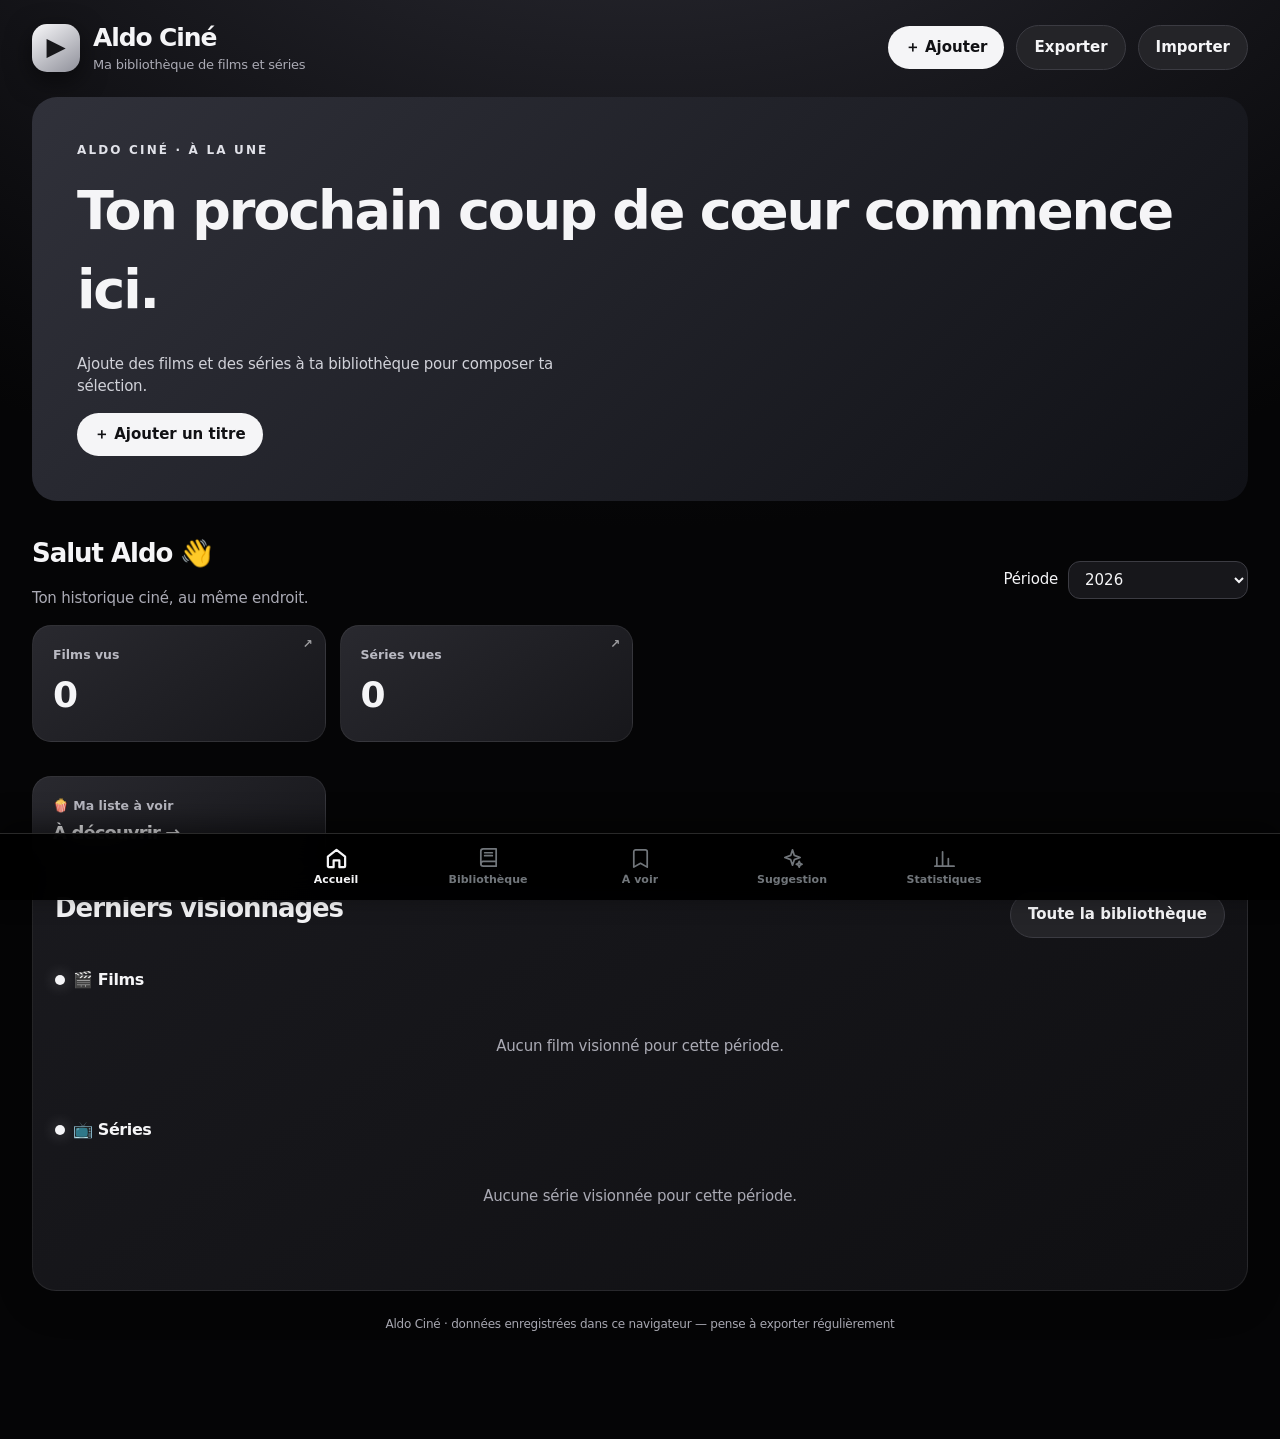
==== commit ce8be01b: "Ajouter les animations et corriger les suggestions du jour - Derniers visionnages : 6 films et 6 sér" ====
--- a/index.html
+++ b/index.html
@@ -177,7 +177,9 @@
 
 <!-- Fiche détaillée d'une œuvre -->
 <div id="detailDialog" class="modal hidden" role="dialog" aria-modal="true" aria-labelledby="detailTitle">
+  <div class="projector-beam" aria-hidden="true"><div class="dust"></div></div>
   <div class="modal-card detail-card" id="detailContent"></div>
+  <div class="film-grain" aria-hidden="true"></div>
 </div>
 
 <!-- Confirmation (remplace window.confirm) -->
@@ -211,5 +213,6 @@
 
 <script src="/assets/app.js"></script>
 <script src="/assets/wrapped.js"></script>
+<script src="/assets/effects.js"></script>
 </body>
 </html>
--- a/assets/app.css
+++ b/assets/app.css
@@ -15,9 +15,10 @@
   --radius:24px;--ease:cubic-bezier(.2,.7,.2,1);
   --nav-h:calc(66px + env(safe-area-inset-bottom));
 }
+@property --ambient{syntax:"<color>";inherits:true;initial-value:#303039}
 *{box-sizing:border-box}
-html{background:var(--bg);scroll-behavior:smooth}
-body{margin:0;min-height:100vh;background:radial-gradient(ellipse at 50% -18%,#303039 0%,#101014 34%,var(--bg) 72%) no-repeat,var(--bg);color:var(--text);font:15px/1.45 -apple-system,BlinkMacSystemFont,"SF Pro Display","Segoe UI",system-ui,sans-serif;letter-spacing:-.015em}
+html{background:var(--bg);scroll-behavior:smooth;transition:--ambient 1.6s ease}
+body{margin:0;min-height:100vh;background:radial-gradient(ellipse 120% 70% at 50% -18%,var(--ambient) 0%,color-mix(in srgb,var(--ambient) 35%,#101014) 34%,var(--bg) 78%) no-repeat,var(--bg);color:var(--text);font:15px/1.45 -apple-system,BlinkMacSystemFont,"SF Pro Display","Segoe UI",system-ui,sans-serif;letter-spacing:-.015em}
 body.modal-open{overflow:hidden}
 button,input,select,textarea{font:inherit}
 img{max-width:100%}
@@ -91,8 +92,11 @@
 .cards::-webkit-scrollbar{height:5px}
 .cards::-webkit-scrollbar-thumb{background:#55555f;border-radius:8px}
 .item{position:relative;display:flex;flex-direction:column;flex:0 0 190px;width:190px;background:var(--card);border:1px solid #ffffff16;border-radius:16px;overflow:hidden;scroll-snap-align:start;cursor:pointer;color:var(--text);text-align:left;padding:0;font-weight:inherit;transition:transform .22s var(--ease),border-color .22s,box-shadow .22s}
-.item:hover{transform:translateY(-5px);border-color:#ffffff55;box-shadow:0 15px 35px #0008;background:var(--card)}
+.item{transform:perspective(900px) rotateX(var(--rx,0deg)) rotateY(var(--ry,0deg)) translateY(var(--lift,0px))}
+.item:hover{--lift:-5px;border-color:#ffffff55;box-shadow:0 15px 35px #0008;background:var(--card)}
+.item.tilting{transition:border-color .22s,box-shadow .22s}
 .poster-wrap{position:relative;overflow:hidden;background:#242429}
+.poster-wrap:after,.detail-poster-wrap:after,.ac-hero-main:after{content:"";position:absolute;inset:0;pointer-events:none;border-radius:inherit;background:radial-gradient(circle at var(--gx,50%) var(--gy,0%),#ffffff59,#ffffff14 28%,transparent 58%);opacity:var(--glare,0);transition:opacity .3s;mix-blend-mode:soft-light;z-index:2}
 .poster{display:block;width:100%;height:270px;object-fit:cover;background:#242429;transition:transform .48s var(--ease)}
 .item:hover .poster{transform:scale(1.035)}
 .poster-fallback{display:grid;place-items:center;height:270px;padding:14px;text-align:center;color:#8d8d96;font-size:13px;background:linear-gradient(160deg,#2a2a31,#17171b)}
@@ -134,11 +138,16 @@
 
 /* Suggestions */
 .suggestion-grid{display:grid;grid-template-columns:repeat(auto-fit,minmax(min(100%,330px),1fr));gap:16px;margin-top:12px}
-.suggestion-card{flex-direction:row;align-items:stretch;width:auto;flex:initial;cursor:default}
-.suggestion-card:hover{transform:none}
-.suggestion-card .poster,.suggestion-card .poster-fallback{width:116px;height:174px;flex:0 0 116px;border-radius:12px;margin:12px 0 12px 12px}
-.suggestion-card .itembody{min-width:0;padding:14px}
-.suggestion-card .itembody>p{font-size:13px;line-height:1.4;margin:4px 0}
+.item.suggestion-card{flex-direction:row;align-items:stretch;width:auto;flex:initial;cursor:default;transform:none}
+.item.suggestion-card:hover{--lift:0px}
+.item.suggestion-card .poster,.item.suggestion-card .poster-fallback{width:150px;height:225px;flex:0 0 150px;border-radius:12px;margin:14px 0 14px 14px}
+.item.suggestion-card .itembody{min-width:0;padding:16px 18px;gap:6px}
+.item.suggestion-card h3{font-size:20px}
+.link-button{display:inline-flex;align-items:center;padding:10px 15px;border-radius:999px;background:#242428;border:1px solid #3b3b42;color:var(--text);text-decoration:none;font-weight:700;font-size:14px}
+.link-button:hover{background:#2f2f35}
+.item.suggestion-card .itemactions{margin-top:auto;padding-top:10px;display:flex;gap:8px;flex-wrap:wrap}
+.item.suggestion-card .itembody>p{font-size:14px;line-height:1.5;margin:0}
+.item.suggestion-card .synopsis{display:-webkit-box;-webkit-line-clamp:6;-webkit-box-orient:vertical;overflow:hidden;color:#d6d6dc}
 .suggestion-card .itemactions{margin-top:auto;padding-top:12px;display:flex;gap:8px;flex-wrap:wrap}
 
 /* Fenêtres (dialogues) */
@@ -158,7 +167,11 @@
 .detail-hero{position:relative;display:flex;gap:18px;align-items:flex-end;padding:56px 20px 20px;isolation:isolate;overflow:hidden}
 .detail-hero:before{content:"";position:absolute;inset:-30px;z-index:-2;background:var(--detail-bg,#26262c) center/cover;filter:blur(28px) saturate(1.2);opacity:.55;transform:scale(1.1)}
 .detail-hero:after{content:"";position:absolute;inset:0;z-index:-1;background:linear-gradient(0deg,#19191e 4%,#19191e99 55%,#19191e33)}
-.detail-poster{width:130px;height:195px;flex:0 0 130px;border-radius:14px;object-fit:cover;box-shadow:0 14px 40px #000a;background:#26262c}
+.detail-poster-wrap{position:relative;flex:0 0 130px;border-radius:14px;transform:perspective(700px) rotateX(var(--rx,0deg)) rotateY(var(--ry,0deg));transition:transform .5s var(--ease)}
+.detail-poster-wrap.tilting{transition:none}
+.detail-poster{display:block;width:130px;height:195px;border-radius:14px;object-fit:cover;box-shadow:0 14px 40px #000a;background:#26262c}
+.ac-hero-main{transform:perspective(1400px) rotateX(var(--rx,0deg)) rotateY(var(--ry,0deg));transition:transform .6s var(--ease)}
+.ac-hero-main.tilting{transition:none}
 .detail-head h2{font-size:clamp(23px,4vw,30px);line-height:1.08;margin:0 0 8px}
 .detail-head .muted{font-size:13px}
 .detail-body{padding:4px 20px 20px}
@@ -174,7 +187,8 @@
 /* Recherche TMDB */
 #searchResults .cards{flex-direction:column;overflow:visible;scroll-snap-type:none}
 #searchResults .item{width:100%;flex:0 0 auto;flex-direction:row;cursor:default}
-#searchResults .item:hover{transform:none}
+#searchResults .item:hover{--lift:0px}
+#searchResults .item{transform:none}
 #searchResults .poster,#searchResults .poster-fallback{width:72px;height:108px;flex:0 0 72px}
 #searchResults .itembody{padding:10px 12px}
 #searchResults .itemactions{display:flex;gap:6px;flex-wrap:wrap;margin-top:8px}
@@ -265,13 +279,57 @@
 @keyframes acGrow{from{transform:scaleY(0)}to{transform:scaleY(1)}}
 @keyframes acGrowX{from{transform:scaleX(0)}to{transform:scaleX(1)}}
 .page:not(.hidden){animation:acPageIn .34s var(--ease) both}
-.item{animation:acCardIn .42s var(--ease) both}
+.item{animation:acCardIn .42s var(--ease) backwards}
 .item:nth-child(2){animation-delay:.035s}.item:nth-child(3){animation-delay:.07s}.item:nth-child(4){animation-delay:.105s}.item:nth-child(5){animation-delay:.14s}.item:nth-child(6){animation-delay:.175s}
 .modal:not(.hidden){animation:acOverlayIn .2s ease both}
 .modal:not(.hidden) .modal-card{animation:acDialogIn .28s var(--ease) both}
 .toast:not(.hidden){animation:acToastIn .28s var(--ease) both}
 .bar{transform-origin:bottom;animation:acGrow .6s var(--ease) both}
 .hbar .fill{transform-origin:left;animation:acGrowX .7s var(--ease) both}
+
+/* Projecteur : la page s'assombrit, un faisceau balaie l'écran, la fiche apparaît dans la lumière */
+#detailDialog{overflow:hidden}
+#detailDialog.projecting{background:#000000ee}
+.projector-beam{position:absolute;left:50%;top:-8vh;width:150vmax;height:140vh;transform-origin:50% 0;transform:translateX(-50%) rotate(-30deg);clip-path:polygon(49.4% 0,50.6% 0,78% 100%,22% 100%);background:linear-gradient(180deg,#fff6dccc,#fff6dc33 45%,transparent 85%);filter:blur(10px);mix-blend-mode:screen;opacity:0;pointer-events:none}
+.projector-beam .dust{position:absolute;inset:0;background-image:radial-gradient(#fff 1px,transparent 1.5px),radial-gradient(#fff9 1px,transparent 1.5px);background-size:47px 61px,83px 97px;background-position:0 0,23px 41px;opacity:.35;animation:acDust 9s linear infinite}
+.film-grain{position:absolute;inset:-60%;pointer-events:none;z-index:5;opacity:0;mix-blend-mode:overlay;background-image:url("data:image/svg+xml,%3Csvg xmlns='http://www.w3.org/2000/svg' width='160' height='160'%3E%3Cfilter id='n'%3E%3CfeTurbulence type='fractalNoise' baseFrequency='.9' numOctaves='2' stitchTiles='stitch'/%3E%3C/filter%3E%3Crect width='100%25' height='100%25' filter='url(%23n)'/%3E%3C/svg%3E")}
+#detailDialog.projecting .projector-beam{animation:acBeam 1.1s cubic-bezier(.3,.6,.2,1) forwards}
+#detailDialog.projecting .film-grain{animation:acGrain .45s steps(5) infinite,acGrainFade 1.6s ease forwards}
+#detailDialog.projecting .detail-card{animation:acInTheLight .95s cubic-bezier(.2,.7,.2,1) both}
+@keyframes acBeam{0%{opacity:0;transform:translateX(-50%) rotate(-32deg)}18%{opacity:.95}65%{transform:translateX(-50%) rotate(5deg)}100%{opacity:.32;transform:translateX(-50%) rotate(0deg)}}
+@keyframes acInTheLight{0%{opacity:0;filter:brightness(2.4) contrast(.6) blur(7px);transform:scale(.97)}35%{opacity:.75}42%{opacity:.4}50%{opacity:.9}58%{opacity:.6}70%{opacity:1;filter:brightness(1.35) contrast(.9) blur(1px)}100%{opacity:1;filter:none;transform:none}}
+@keyframes acGrain{0%{transform:translate(0,0)}20%{transform:translate(-4%,3%)}40%{transform:translate(3%,-5%)}60%{transform:translate(-6%,-2%)}80%{transform:translate(5%,4%)}100%{transform:translate(0,0)}}
+@keyframes acGrainFade{0%{opacity:.22}100%{opacity:.07}}
+@keyframes acDust{to{background-position:0 -610px,23px -929px}}
+.detail-card{position:relative;z-index:3}
+
+/* Transition partagée de l'affiche (View Transitions API) */
+::view-transition-group(aldo-poster){animation-duration:.5s;animation-timing-function:cubic-bezier(.2,.75,.15,1)}
+::view-transition-old(aldo-poster),::view-transition-new(aldo-poster){height:100%;object-fit:cover;overflow:hidden;border-radius:14px}
+::view-transition-old(root),::view-transition-new(root){animation-duration:.3s}
+
+/* Ticket de cinéma */
+.ticket-fx{position:fixed;inset:0;z-index:4000;pointer-events:none;display:flex;justify-content:center;align-items:flex-start;padding-top:18vh}
+.ticket-slot{position:absolute;top:calc(18vh - 10px);left:50%;width:min(360px,84vw);height:12px;transform:translateX(-50%);border-radius:8px;background:#0b0b0d;box-shadow:inset 0 3px 6px #000,0 0 0 1px #3a3a42,0 10px 30px #000a;z-index:2}
+.ticket-clip{position:relative;width:min(340px,80vw);overflow:hidden;padding:0 6px 40px;z-index:1}
+.ticket{position:relative;display:flex;width:100%;height:132px;filter:drop-shadow(0 14px 22px #000b);font-family:"Courier New",ui-monospace,monospace}
+.ticket-main,.ticket-stub{position:relative;background:linear-gradient(135deg,#f7e7c4,#ead39f);color:#3b2a14}
+.ticket-main{flex:1;padding:12px 14px;border-radius:10px 0 0 10px;-webkit-mask:radial-gradient(circle at 0 50%,transparent 9px,#000 9.5px);mask:radial-gradient(circle at 0 50%,transparent 9px,#000 9.5px)}
+.ticket-stub{width:92px;padding:12px 10px;border-radius:0 10px 10px 0;border-left:2px dashed #a8874f;display:flex;flex-direction:column;justify-content:space-between;align-items:center;text-align:center;-webkit-mask:radial-gradient(circle at 100% 50%,transparent 9px,#000 9.5px);mask:radial-gradient(circle at 100% 50%,transparent 9px,#000 9.5px)}
+.ticket small{display:block;font-size:9px;letter-spacing:.2em;font-weight:700;color:#8a6a35;text-transform:uppercase}
+.ticket strong{display:block;font-size:17px;line-height:1.15;margin:5px 0 6px;font-family:-apple-system,BlinkMacSystemFont,"Segoe UI",sans-serif;letter-spacing:-.02em;overflow:hidden;display:-webkit-box;-webkit-line-clamp:2;-webkit-box-orient:vertical}
+.ticket .seat{font-size:11px;font-weight:700}
+.ticket-stub b{font-size:20px;letter-spacing:-.02em}
+.ticket-stub .no{font-size:9px;color:#8a6a35}
+.ticket-shelf{display:flex;gap:12px;overflow-x:auto;padding:4px 2px 12px;scroll-snap-type:x mandatory}
+.ticket-shelf .ticket{flex:0 0 280px;height:118px;scroll-snap-align:start;cursor:pointer;transition:transform .25s var(--ease);transform:rotate(var(--tilt,0deg))}
+.ticket-shelf .ticket:nth-child(odd){--tilt:-1.2deg}.ticket-shelf .ticket:nth-child(3n){--tilt:1.4deg}
+.ticket-shelf .ticket:hover{transform:rotate(0) translateY(-4px)}
+.ticket-shelf .ticket strong{font-size:15px}
+.ticket-shelf .ticket-main{padding:10px 12px}
+.ticket-shelf .ticket-stub{width:78px}
+.nav-bump{animation:acBump .6s cubic-bezier(.3,1.6,.5,1)}
+@keyframes acBump{40%{transform:scale(1.25) translateY(-4px)}100%{transform:none}}
 
 /* Responsive */
 @media(min-width:700px){.stats{grid-template-columns:repeat(4,minmax(0,1fr))}}
@@ -305,10 +363,15 @@
   .modal-actions{margin:14px -16px -16px;padding:12px 16px 16px;bottom:-17px}
   .detail-card{padding:0}
   .detail-hero{padding:52px 16px 16px;gap:14px}
-  .detail-poster{width:96px;height:144px;flex-basis:96px}
+  .detail-poster-wrap{flex-basis:96px}
+  .detail-poster{width:96px;height:144px}
   .detail-body{padding:4px 16px 16px}
   #searchPanel .filters{grid-template-columns:minmax(0,1fr);gap:9px}
-  .suggestion-card .poster,.suggestion-card .poster-fallback{width:88px;height:132px;flex-basis:88px}
+  .item.suggestion-card .poster,.item.suggestion-card .poster-fallback{width:100px;height:150px;flex-basis:100px;margin:12px 0 12px 12px}
+  .item.suggestion-card .itembody{padding:12px 14px}
+  .item.suggestion-card h3{font-size:17px}
+  .item.suggestion-card .itemactions button,.item.suggestion-card .link-button{font-size:13px;padding:8px 12px}
+  .item.suggestion-card .synopsis{-webkit-line-clamp:5;font-size:13px}
   .hbar{grid-template-columns:minmax(80px,110px) 1fr 30px}
   .bars{height:160px;gap:3px}
   .bar-labels{gap:3px;font-size:10px}
@@ -318,4 +381,6 @@
 @media(max-width:360px){.bottom-nav button{font-size:9px}.bottom-nav button svg{width:21px;height:21px}}
 @media(prefers-reduced-motion:reduce){
   *,*:before,*:after{animation:none!important;transition:none!important;scroll-behavior:auto!important}
+  .projector-beam,.film-grain,.ticket-fx{display:none!important}
+  .item,.detail-poster-wrap,.ac-hero-main{transform:none!important}
 }
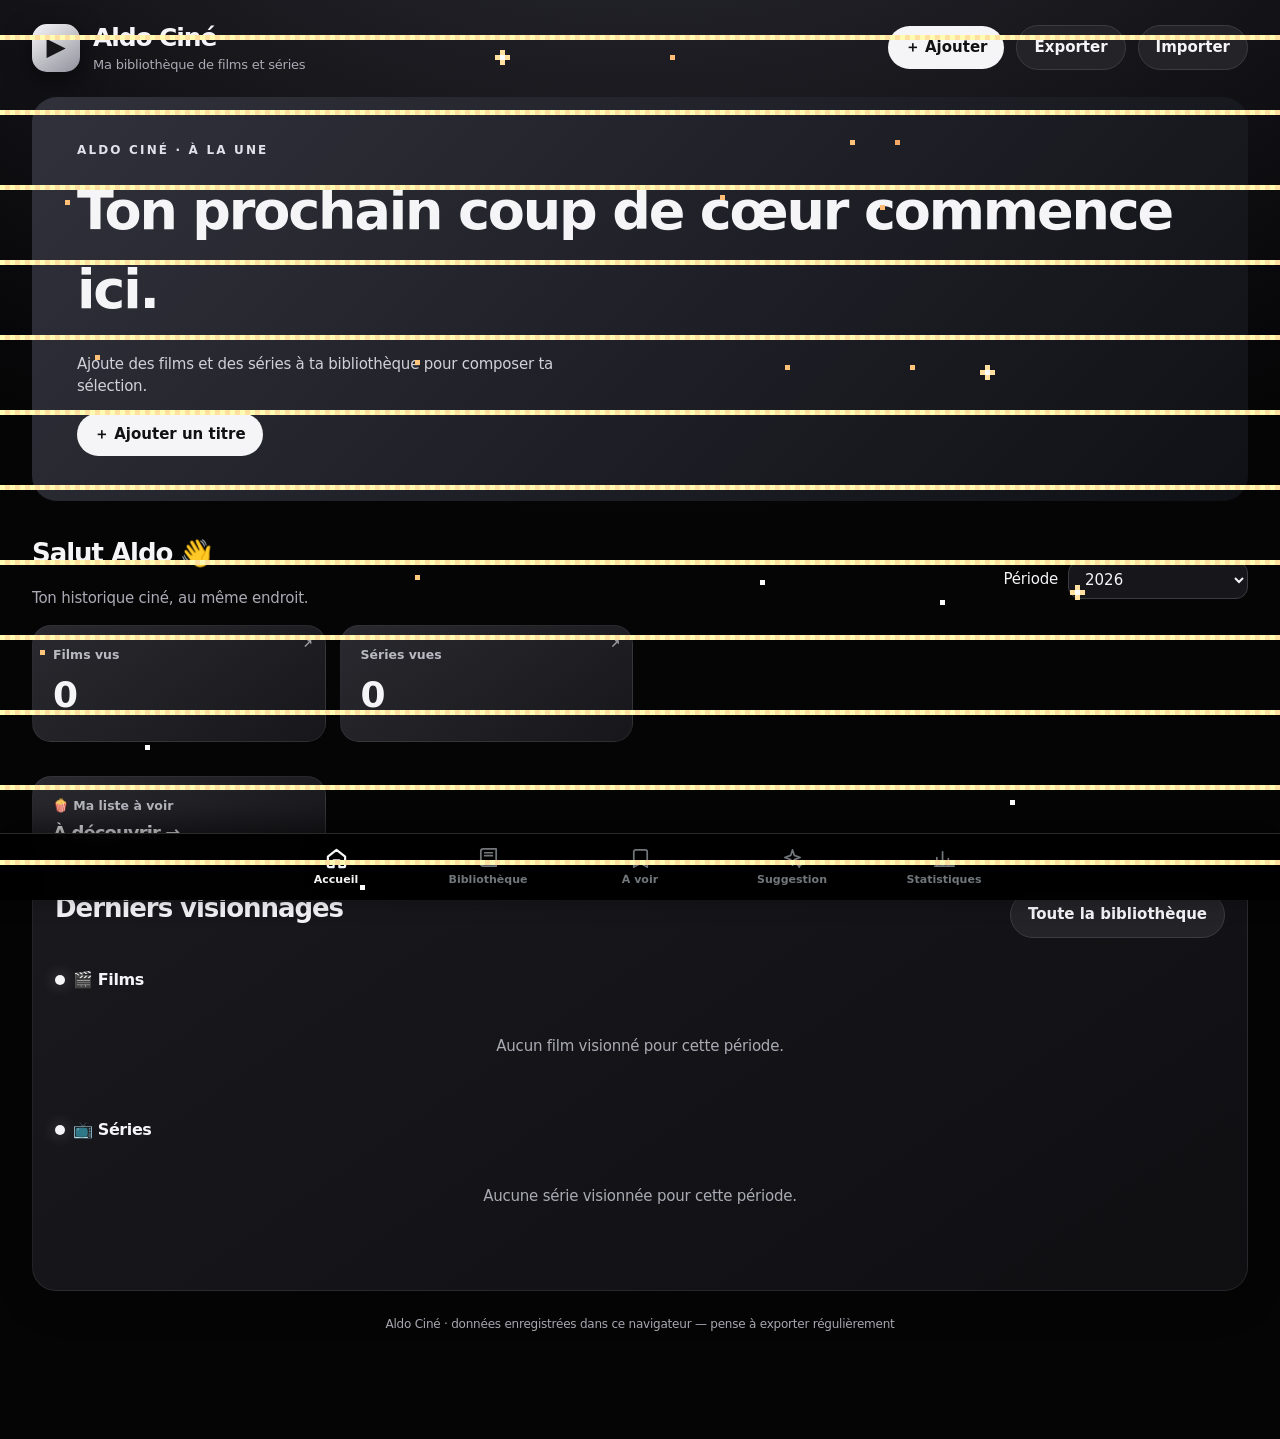
==== commit 0ca01471: "Ajouter trois effets pixel art pixelfx : rideau au lancement, rayons sur l'affiche, étoiles filantes" ====
--- a/index.html
+++ b/index.html
@@ -96,7 +96,7 @@
       <div class="row"><h2>Statistiques</h2><div class="yearrow"><label for="statsYear">Année</label><select id="statsYear"></select></div></div>
       <div class="stats" id="statsCards"></div>
     </div>
-    <div class="panel"><div class="row"><div><h2>Aldo Ciné Wrapped</h2><p class="muted">Revisite ton année de films et de séries, façon Spotify Wrapped.</p></div><button id="openAldoWrapped" type="button">✨ Voir mon Wrapped</button></div></div>
+    <div class="panel"><div class="row"><div><h2>Aldo Ciné Wrapped</h2><p class="muted">Revisite ton année de films et de séries, façon Spotify Wrapped.</p></div><div class="yearrow"><button id="openAldoWrapped" type="button">✨ Voir mon Wrapped</button><button id="sendAldoWrapped" type="button" class="secondary">🎬 Ouvrir Aldo Wrapped</button></div></div></div>
     <div id="statsCharts"></div>
     <div class="panel"><h2>Répartition</h2><div id="statsDetails"></div></div>
   </section>
@@ -177,9 +177,7 @@
 
 <!-- Fiche détaillée d'une œuvre -->
 <div id="detailDialog" class="modal hidden" role="dialog" aria-modal="true" aria-labelledby="detailTitle">
-  <div class="projector-beam" aria-hidden="true"><div class="dust"></div></div>
   <div class="modal-card detail-card" id="detailContent"></div>
-  <div class="film-grain" aria-hidden="true"></div>
 </div>
 
 <!-- Confirmation (remplace window.confirm) -->
@@ -214,5 +212,8 @@
 <script src="/assets/app.js"></script>
 <script src="/assets/wrapped.js"></script>
 <script src="/assets/effects.js"></script>
+<script src="/assets/pixelfx.js"></script>
+<script src="/assets/pixel-effects.js"></script>
+<script src="/assets/wrapped-link.js"></script>
 </body>
 </html>
--- a/assets/app.css
+++ b/assets/app.css
@@ -287,22 +287,6 @@
 .bar{transform-origin:bottom;animation:acGrow .6s var(--ease) both}
 .hbar .fill{transform-origin:left;animation:acGrowX .7s var(--ease) both}
 
-/* Projecteur : la page s'assombrit, un faisceau balaie l'écran, la fiche apparaît dans la lumière */
-#detailDialog{overflow:hidden}
-#detailDialog.projecting{background:#000000ee}
-.projector-beam{position:absolute;left:50%;top:-8vh;width:150vmax;height:140vh;transform-origin:50% 0;transform:translateX(-50%) rotate(-30deg);clip-path:polygon(49.4% 0,50.6% 0,78% 100%,22% 100%);background:linear-gradient(180deg,#fff6dccc,#fff6dc33 45%,transparent 85%);filter:blur(10px);mix-blend-mode:screen;opacity:0;pointer-events:none}
-.projector-beam .dust{position:absolute;inset:0;background-image:radial-gradient(#fff 1px,transparent 1.5px),radial-gradient(#fff9 1px,transparent 1.5px);background-size:47px 61px,83px 97px;background-position:0 0,23px 41px;opacity:.35;animation:acDust 9s linear infinite}
-.film-grain{position:absolute;inset:-60%;pointer-events:none;z-index:5;opacity:0;mix-blend-mode:overlay;background-image:url("data:image/svg+xml,%3Csvg xmlns='http://www.w3.org/2000/svg' width='160' height='160'%3E%3Cfilter id='n'%3E%3CfeTurbulence type='fractalNoise' baseFrequency='.9' numOctaves='2' stitchTiles='stitch'/%3E%3C/filter%3E%3Crect width='100%25' height='100%25' filter='url(%23n)'/%3E%3C/svg%3E")}
-#detailDialog.projecting .projector-beam{animation:acBeam 1.1s cubic-bezier(.3,.6,.2,1) forwards}
-#detailDialog.projecting .film-grain{animation:acGrain .45s steps(5) infinite,acGrainFade 1.6s ease forwards}
-#detailDialog.projecting .detail-card{animation:acInTheLight .95s cubic-bezier(.2,.7,.2,1) both}
-@keyframes acBeam{0%{opacity:0;transform:translateX(-50%) rotate(-32deg)}18%{opacity:.95}65%{transform:translateX(-50%) rotate(5deg)}100%{opacity:.32;transform:translateX(-50%) rotate(0deg)}}
-@keyframes acInTheLight{0%{opacity:0;filter:brightness(2.4) contrast(.6) blur(7px);transform:scale(.97)}35%{opacity:.75}42%{opacity:.4}50%{opacity:.9}58%{opacity:.6}70%{opacity:1;filter:brightness(1.35) contrast(.9) blur(1px)}100%{opacity:1;filter:none;transform:none}}
-@keyframes acGrain{0%{transform:translate(0,0)}20%{transform:translate(-4%,3%)}40%{transform:translate(3%,-5%)}60%{transform:translate(-6%,-2%)}80%{transform:translate(5%,4%)}100%{transform:translate(0,0)}}
-@keyframes acGrainFade{0%{opacity:.22}100%{opacity:.07}}
-@keyframes acDust{to{background-position:0 -610px,23px -929px}}
-.detail-card{position:relative;z-index:3}
-
 /* Transition partagée de l'affiche (View Transitions API) */
 ::view-transition-group(aldo-poster){animation-duration:.5s;animation-timing-function:cubic-bezier(.2,.75,.15,1)}
 ::view-transition-old(aldo-poster),::view-transition-new(aldo-poster){height:100%;object-fit:cover;overflow:hidden;border-radius:14px}
@@ -330,6 +314,24 @@
 .ticket-shelf .ticket-stub{width:78px}
 .nav-bump{animation:acBump .6s cubic-bezier(.3,1.6,.5,1)}
 @keyframes acBump{40%{transform:scale(1.25) translateY(-4px)}100%{transform:none}}
+
+/* Mise en rayon */
+.shelve-ghost{position:fixed;z-index:3500;pointer-events:none;object-fit:cover;border-radius:12px;transform-origin:0 0;margin:0}
+
+/* Tampon « VU » */
+.stamp-fx{position:fixed;z-index:3500;pointer-events:none;display:grid;place-items:center;border-radius:14px;overflow:hidden}
+.stamp{display:flex;flex-direction:column;align-items:center;gap:2px;padding:8px 16px 6px;border:4px double #ff2d55;border-radius:10px;color:#ff2d55;background:#ff2d5514;font:900 clamp(26px,9vw,44px)/1 "Arial Black",Impact,system-ui,sans-serif;letter-spacing:.06em;text-shadow:0 0 1px #ff2d55;box-shadow:0 0 0 2px #ff2d5533;-webkit-mask:url("data:image/svg+xml,%3Csvg xmlns='http://www.w3.org/2000/svg' width='120' height='120'%3E%3Cfilter id='n'%3E%3CfeTurbulence type='fractalNoise' baseFrequency='1.4' numOctaves='2'/%3E%3CfeColorMatrix values='0 0 0 0 0 0 0 0 0 0 0 0 0 0 0 0 0 0 -2.2 1.7'/%3E%3C/filter%3E%3Crect width='120' height='120' filter='url(%23n)'/%3E%3C/svg%3E");mask:url("data:image/svg+xml,%3Csvg xmlns='http://www.w3.org/2000/svg' width='120' height='120'%3E%3Cfilter id='n'%3E%3CfeTurbulence type='fractalNoise' baseFrequency='1.4' numOctaves='2'/%3E%3CfeColorMatrix values='0 0 0 0 0 0 0 0 0 0 0 0 0 0 0 0 0 0 -2.2 1.7'/%3E%3C/filter%3E%3Crect width='120' height='120' filter='url(%23n)'/%3E%3C/svg%3E")}
+.stamp small{font:800 11px/1 "Courier New",monospace;letter-spacing:.12em}
+
+/* Machine à sous des suggestions */
+.item.suggestion-card .reel{position:relative;flex:0 0 150px;width:150px;height:225px;margin:14px 0 14px 14px;border-radius:12px;overflow:hidden;background:#0c0c0f;box-shadow:0 0 0 2px #2a2a31,0 0 0 4px #c9a24a55}
+.item.suggestion-card .reel:after{content:"";position:absolute;inset:0;pointer-events:none;background:linear-gradient(#000c,transparent 22%,transparent 78%,#000c)}
+.item.suggestion-card .reel-strip{display:flex;flex-direction:column;will-change:transform}
+.item.suggestion-card .reel-strip>*{flex:0 0 225px;width:100%;height:225px;margin:0;border-radius:0;object-fit:cover;display:block}
+.item.suggestion-card .itembody>*{transition:opacity .45s ease,transform .45s ease}
+.item.suggestion-card.spinning .itembody>*:not(.pill){opacity:0;transform:translateY(6px)}
+.item.suggestion-card.jackpot{border-color:#c9a24a99;box-shadow:0 0 0 1px #c9a24a55,0 0 40px #c9a24a26}
+.item.suggestion-card.jackpot .reel{box-shadow:0 0 0 2px #2a2a31,0 0 0 4px #e8c25e,0 0 26px #e8c25e66}
 
 /* Responsive */
 @media(min-width:700px){.stats{grid-template-columns:repeat(4,minmax(0,1fr))}}
@@ -370,6 +372,8 @@
   .item.suggestion-card .poster,.item.suggestion-card .poster-fallback{width:100px;height:150px;flex-basis:100px;margin:12px 0 12px 12px}
   .item.suggestion-card .itembody{padding:12px 14px}
   .item.suggestion-card h3{font-size:17px}
+  .item.suggestion-card .reel{flex-basis:100px;width:100px;height:150px;margin:12px 0 12px 12px}
+  .item.suggestion-card .reel-strip>*{flex:0 0 150px;width:100%;height:150px;margin:0}
   .item.suggestion-card .itemactions button,.item.suggestion-card .link-button{font-size:13px;padding:8px 12px}
   .item.suggestion-card .synopsis{-webkit-line-clamp:5;font-size:13px}
   .hbar{grid-template-columns:minmax(80px,110px) 1fr 30px}
@@ -381,6 +385,14 @@
 @media(max-width:360px){.bottom-nav button{font-size:9px}.bottom-nav button svg{width:21px;height:21px}}
 @media(prefers-reduced-motion:reduce){
   *,*:before,*:after{animation:none!important;transition:none!important;scroll-behavior:auto!important}
-  .projector-beam,.film-grain,.ticket-fx{display:none!important}
+  .ticket-fx,.stamp-fx,.shelve-ghost{display:none!important}
   .item,.detail-poster-wrap,.ac-hero-main{transform:none!important}
 }
+
+/* ---------- Effets pixel art (pixelfx) ---------- */
+.pfx{display:block;image-rendering:pixelated;pointer-events:none}
+.pfx-curtain{position:fixed;inset:0;z-index:2000;width:100vw;height:100vh;height:100dvh;object-fit:cover;pointer-events:auto;cursor:pointer}
+.pfx-rays{position:absolute;inset:0;width:100%;height:100%;object-fit:cover;object-position:left top;mix-blend-mode:screen;opacity:.75;z-index:0;border-radius:inherit}
+.ac-hero-shade{z-index:0}
+.pfx-stars{position:absolute;inset:0;z-index:1;width:100%;height:100%;object-fit:cover;mix-blend-mode:screen}
+@media (prefers-reduced-motion: reduce){.pfx{display:none}}
